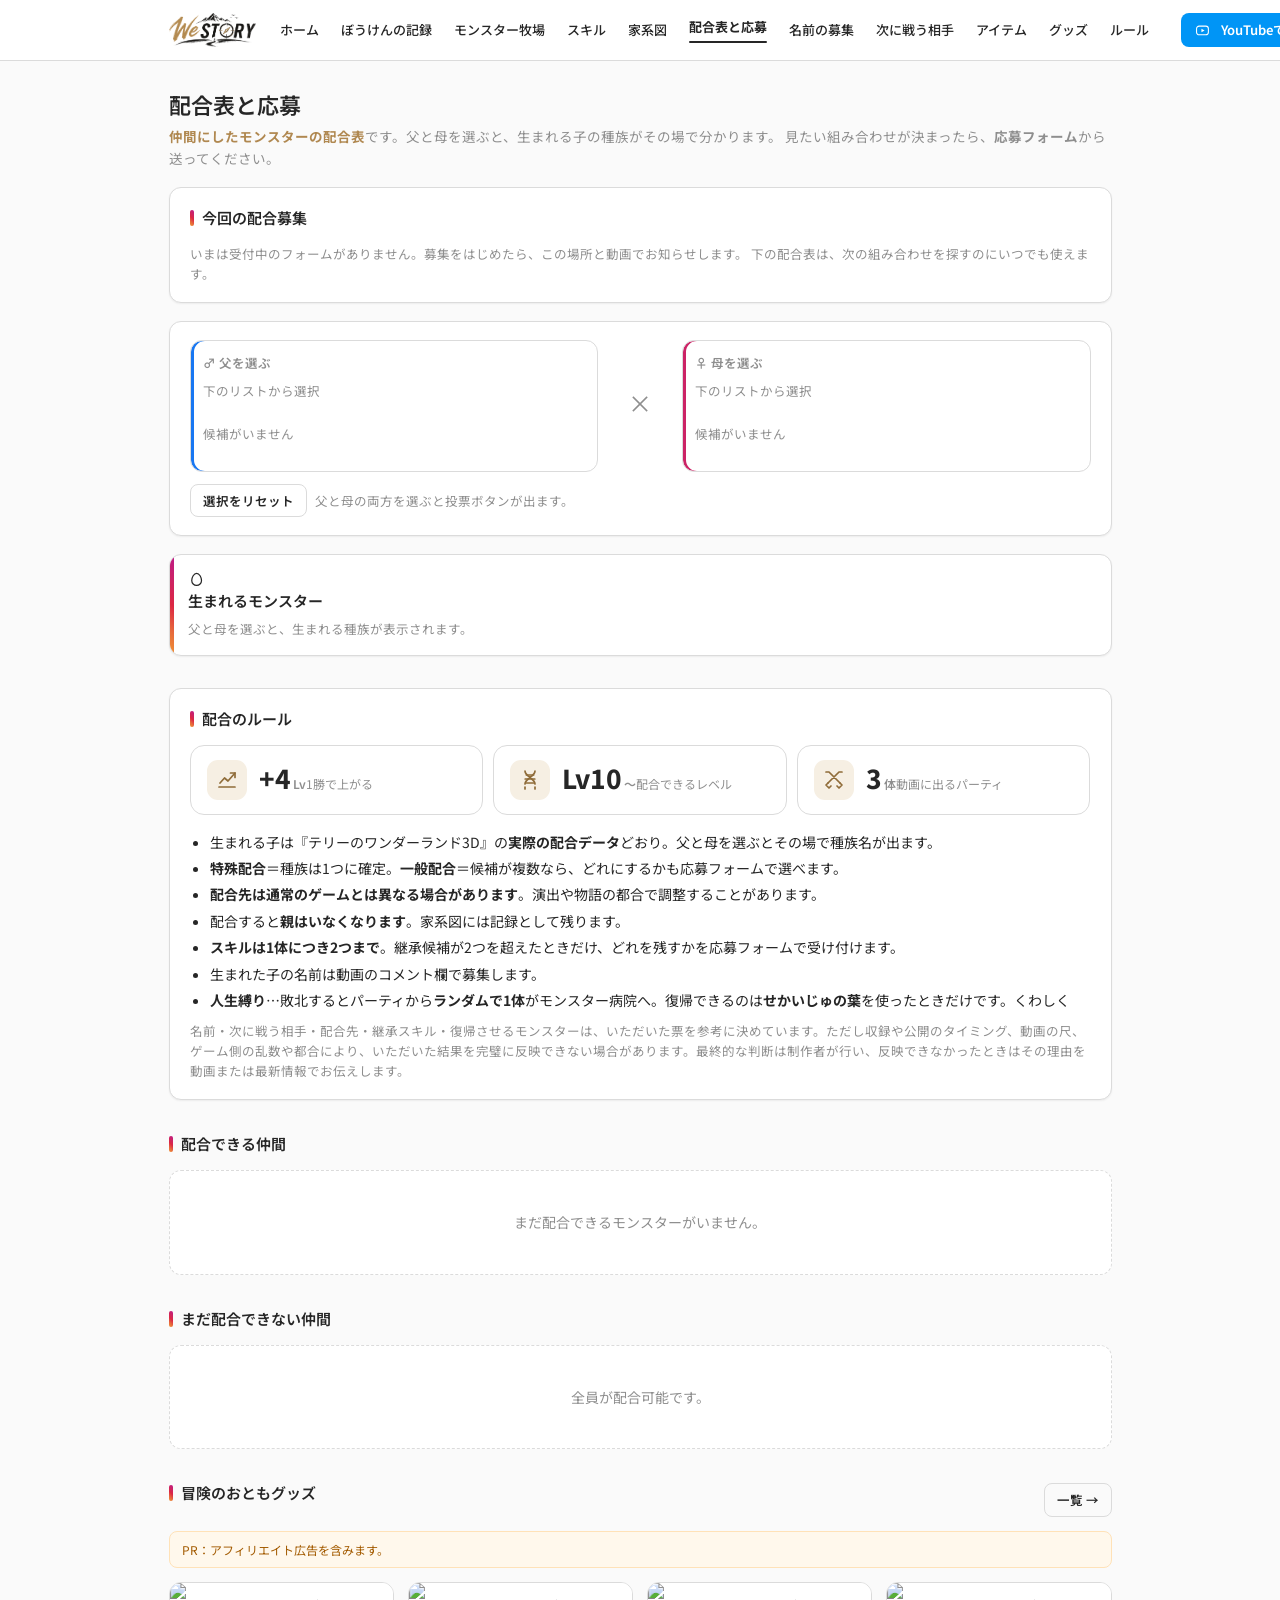
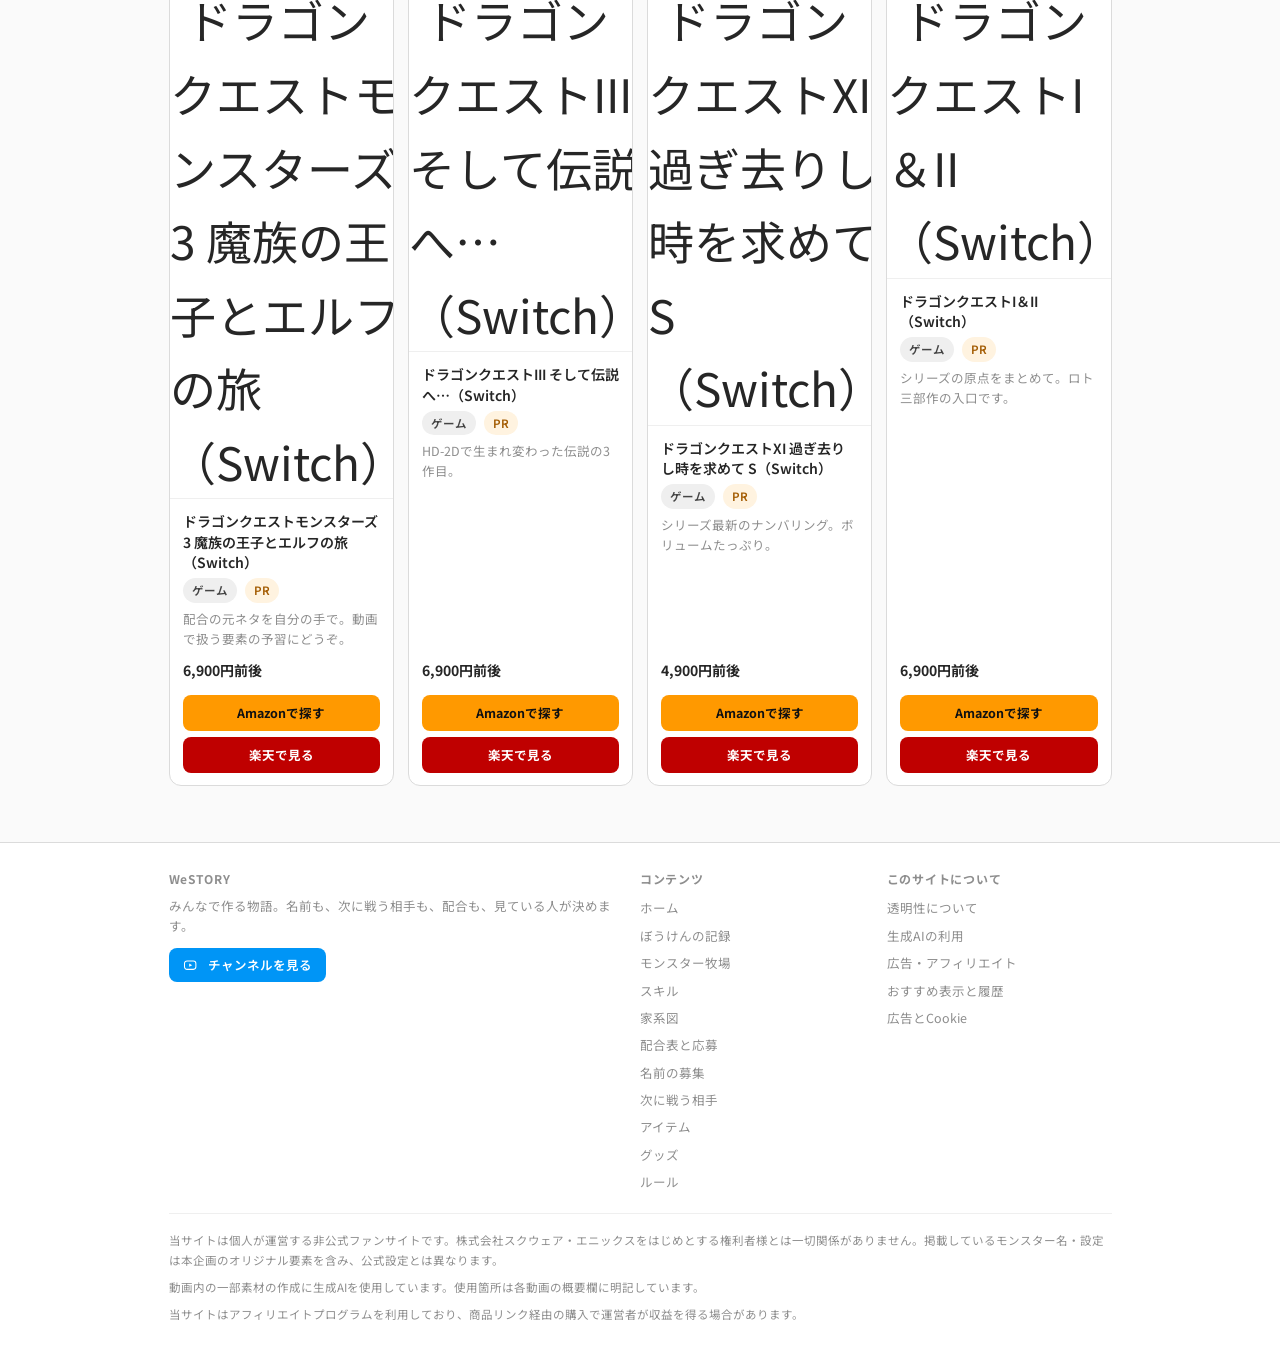
==== breed.html @ 8c478113 "新ドメイン westory-ch.github.io へ移行、YouTubeハンドルと連絡先を反映 Co-Authored-By: Claude Opus 4.6 <noreply@anthropic" ====
<!DOCTYPE html>
<html lang="ja">
<head>
<meta charset="utf-8">
<meta name="viewport" content="width=device-width,initial-scale=1">
<title>配合表と応募｜WeSTORY</title>
<meta name="description" content="仲間にしたモンスターの配合表。父と母を選ぶと生まれる子がその場で分かります。配合先の応募もここから。">
<!-- seo:start -->
<link rel="canonical" href="https://westory-ch.github.io/breed.html">
<meta property="og:type" content="website">
<meta property="og:site_name" content="WeSTORY">
<meta property="og:title" content="配合表と応募｜WeSTORY">
<meta property="og:description" content="仲間にしたモンスターの配合表。父と母を選ぶと生まれる子がその場で分かります。配合先の応募もここから。">
<meta property="og:url" content="https://westory-ch.github.io/breed.html">
<meta property="og:image" content="https://westory-ch.github.io/assets/brand/logo_mark.png">
<meta name="twitter:card" content="summary_large_image">
<link rel="icon" href="assets/brand/logo_mark.png" type="image/png">
<link rel="apple-touch-icon" href="assets/brand/apple-touch-icon.png">
<meta name="theme-color" content="#b08850">
<!-- seo:end -->
<link rel="stylesheet" href="assets/css/style.css">
</head>
<body>
<div class="wrap">

  <h1 class="page">配合表と応募</h1>
  <p class="lead">
    <b style="color:var(--gold)">仲間にしたモンスターの配合表</b>です。父と母を選ぶと、生まれる子の種族がその場で分かります。
    見たい組み合わせが決まったら、<b>応募フォーム</b>から送ってください。
  </p>

  <!-- 今回の配合募集 -->
  <div class="panel" id="joinPanel" style="margin-bottom:18px"></div>

  <div class="panel" id="builder" style="margin-bottom:18px">
    <div class="breed-grid">
      <div class="breed-slot father">
        <h4>♂ 父を選ぶ</h4>
        <div id="fatherPick"><p class="muted small" style="margin:0">下のリストから選択</p></div>
        <div class="picklist" id="fatherList"></div>
      </div>
      <div class="breed-x">×</div>
      <div class="breed-slot mother">
        <h4>♀ 母を選ぶ</h4>
        <div id="motherPick"><p class="muted small" style="margin:0">下のリストから選択</p></div>
        <div class="picklist" id="motherList"></div>
      </div>
    </div>
    <div class="row" style="margin-top:12px">
      <button class="btn ghost sm" onclick="clearPick()">選択をリセット</button>
      <span class="small muted" id="hint"></span>
    </div>
  </div>

  <div class="vote-box" id="result"></div>

  <section class="section">
    <div class="panel">
      <h2 class="sec" id="breedrule">配合のルール</h2>
      <div class="stats" style="margin-bottom:16px">
        <div class="stat"><span class="ic" data-ic="level"></span><span><span class="v">+<span id="perV"></span><small>Lv</small></span><span class="k">1勝で上がる</span></span></div>
        <div class="stat"><span class="ic" data-ic="breed"></span><span><span class="v">Lv<span id="minLv"></span><small>〜</small></span><span class="k">配合できるレベル</span></span></div>
        <div class="stat"><span class="ic" data-ic="battle"></span><span><span class="v"><span id="pSize"></span><small>体</small></span><span class="k">動画に出るパーティ</span></span></div>
      </div>
      <ul style="margin:0;padding-left:20px">
        <li>生まれる子は『テリーのワンダーランド3D』の<b>実際の配合データ</b>どおり。父と母を選ぶとその場で種族名が出ます。</li>
        <li><b>特殊配合</b>＝種族は1つに確定。<b>一般配合</b>＝候補が複数なら、どれにするかも応募フォームで選べます。</li>
        <li><b>配合先は通常のゲームとは異なる場合があります</b>。演出や物語の都合で調整することがあります。</li>
        <li>配合すると<b>親はいなくなります</b>。<a href="tree.html">家系図</a>には記録として残ります。</li>
        <li><b>スキルは1体につき2つまで</b>。継承候補が2つを超えたときだけ、どれを残すかを応募フォームで受け付けます。</li>
        <li>生まれた子の名前は<a href="names.html">動画のコメント欄</a>で募集します。</li>
        <li><b>人生縛り</b>…敗北するとパーティから<b>ランダムで1体</b>が<span id="hospLabel"></span>へ。復帰できるのは<b>せかいじゅの葉</b>を使ったときだけです。<a href="rules.html#hospital">くわしく</a></li>
      </ul>
      <p class="small muted" style="margin:10px 0 0" id="pollNotice"></p>
    </div>
  </section>

  <section class="section">
    <h2 class="sec">配合できる仲間</h2>
    <div class="grid g4" id="breedable"></div>
  </section>

  <section class="section">
    <h2 class="sec">まだ配合できない仲間</h2>
    <div id="notyet"></div>
  </section>

  <section class="section">
    <div class="spread"><h2 class="sec">冒険のおともグッズ</h2><a class="btn ghost sm" href="goods.html">一覧 →</a></div>
    <p class="pr-note">PR：アフィリエイト広告を含みます。</p>
    <div class="grid g4" id="recGoods"></div>
  </section>

</div>

<script src="data/site.js"></script>
<script src="data/monsters.js"></script>
<script src="data/teri.js"></script>
<script src="data/episodes.js"></script>
<script src="data/goods.js"></script>
<script src="data/news.js"></script>
<script src="data/story.js"></script>
<script src="assets/js/app.js"></script>
<script>
var fatherId='', motherId='';
var breedEp=null;

// 配合先の受付は Google フォーム。リンクはこのサイトにだけ貼る。
function formBtn(){
  var esc=App.esc, u=App.formUrl('breed');
  return u ? '<a class="btn gold" href="'+esc(u)+'" target="_blank" rel="noopener">'+App.icon('breed')+'応募フォームをひらく</a>' : '';
}

function renderJoin(){
  var esc=App.esc, el=App.$('#joinPanel'), fm=App.forms();
  if(!breedEp){
    el.innerHTML='<h2 class="sec">今回の配合募集</h2>'+
      '<p class="small muted" style="margin:0">'+esc(fm.preparingNote||'いまは受付中の配合募集はありません。')+
      ' 下の配合表は、次の組み合わせを探すのにいつでも使えます。</p>';
    return;
  }
  el.innerHTML='<div class="row"><span class="badge live">配合の応募 受付中</span><span class="badge gold">#'+esc(breedEp.no)+'</span>'+
    (breedEp.voteDeadline?'<span class="badge">締切 '+esc(App.fmtDate(breedEp.voteDeadline))+'</span>':'')+'</div>'+
    '<h2 class="sec" style="margin:8px 0 4px">'+esc(breedEp.title)+'</h2>'+
    '<p class="small" style="margin:0 0 10px">'+esc(breedEp.voteNote||'下の配合表で組み合わせを確かめてから、応募フォームで送ってください。')+'</p>'+
    '<p class="small muted" style="margin:0 0 10px">'+(fm.periodNote||'')+'</p>'+
    '<p class="small muted" style="margin:0 0 10px">'+esc(fm.anonNote||'')+'</p>'+
    '<div class="row">'+(formBtn()||'<span class="badge">フォームは準備中です</span>')+
    '<a class="btn ghost sm" href="'+esc(App.ytWatch(breedEp))+'" target="_blank" rel="noopener">この回の動画を見る</a></div>';
}

// 配合で消費された子と、モンスター病院に引き継がれた子（人生縛り）は候補から外す
function pickCandidates(){
  return App.MONSTERS.filter(function(m){
    return m.status!=='配合済み' && !App.inHospital(m) && App.canBreed(m);
  });
}

// 生まれる子どもの表示（テリーのワンダーランド3D の実データ）
function childHtml(f,mo){
  var esc=App.esc, r=App.breedResult(f,mo);
  if(!r.ok) return '<p class="small muted" style="margin:0">この2体は配合データに登録がありません。</p>';
  function chip(t,kind){
    var mon=App.MONSTERS.filter(function(x){return x.species===t.n})[0];
    return '<span class="child-chip'+(kind==='sp'?' sp':'')+'">'+
      '<span class="mon-ico">'+App.monFace(mon)+'</span>'+
      '<b>'+esc(t.n)+'</b><span class="fam '+esc(t.f)+'">'+esc(t.f)+'</span>'+
      '<span class="rank '+esc(t.r)+'">'+esc(t.r)+'</span>'+
      '<span class="muted small">位階'+esc(t.i)+'</span>'+
      (t.via?'<span class="via">'+esc(t.via.join('／'))+'</span>':'')+'</span>';
  }
  var h='';
  if(r.special4.length){
    // 4体配合＝父と母それぞれの親（＝この子の祖父母4体）まで指定される、いちばん強い配合。
    h+='<div class="child-box"><div class="row small"><span class="badge gold">4体配合</span>'+
      '<span class="muted">父と母の親（祖父母4体）がそろっているので生まれます</span></div>'+
      '<div class="row" style="margin-top:6px">'+r.special4.map(function(t){return chip(t,'sp')}).join('')+'</div></div>';
  }
  if(r.special.length){
    h+='<div class="child-box"><div class="row small"><span class="badge gold">特殊配合</span>'+
      '<span class="muted">この組み合わせでしか生まれない種族です</span></div>'+
      '<div class="row" style="margin-top:6px">'+r.special.map(function(t){return chip(t,'sp')}).join('')+'</div></div>';
  }
  if(r.general.length){
    // 一般配合は「父の系統／母の系統／系統配合表」の3枠から候補が出る。
    // 両親が同じ系統だと3枠が同じ系統に潰れるので候補が1体になる（原作どおりの挙動）。
    var same=(r.a.f===r.b.f);
    var note=r.general.length>1 ? 'この中から選べます（投票で決定）'
      : (same ? '父と母が同じ「'+r.a.f+'」なので、3つの枠がすべて同じ系統に重なり候補は1体です'
              : '候補は1体です');
    h+='<div class="child-box"><div class="row small"><span class="badge cyan">一般配合（位階配合）</span>'+
      '<span class="muted">'+esc(note)+'</span></div>'+
      '<div class="row" style="margin-top:6px">'+r.general.map(function(t){return chip(t)}).join('')+'</div>'+
      '<p class="small muted" style="margin:8px 0 0">候補の出どころ：'+
      '<b>父の系統</b>（'+esc(r.a.f)+'）／<b>母の系統</b>（'+esc(r.b.f)+'）／'+
      '<b>系統配合表</b>（'+esc((App.TERI.kei[r.a.f]||{})[r.b.f]||'—')+'）の3枠。'+
      'それぞれ「両親の位階のうち高い方より1つ上」の種族が候補になります（Sランク以上は一般配合では生まれません）。</p></div>';
  }
  if(!h) h='<p class="small muted" style="margin:0">この組み合わせから生まれる種族は見つかりませんでした。</p>';
  return h;
}
function pickRow(m,role){
  var esc=App.esc, sel=(role==='f'?fatherId:motherId)===m.id;
  var blocked=(role==='f'&&m.id===motherId)||(role==='m'&&m.id===fatherId);
  var wrongSex=(role==='f'&&m.gender==='♀')||(role==='m'&&m.gender==='♂');
  var off=blocked;
  return '<div class="pick-item'+(sel?' sel':'')+(off?' off':'')+'" '+
    (off?'':'onclick="pick(\''+esc(m.id)+'\',\''+role+'\')"')+'>'+
    '<span class="mon-ico">'+App.monFace(m)+'</span>'+
    '<b>'+esc(m.name)+'</b>'+
    '<span class="fam '+esc(m.family)+'">'+esc(m.family)+'</span>'+
    '<span class="muted small" style="margin-left:auto">'+esc(m.gender||'-')+' Lv.'+esc(m.level||0)+'</span>'+
    (wrongSex?'<span class="badge" title="性別は逆ですが、この組み合わせでも投票できます">性別ちがい</span>':'')+
    '</div>';
}
function pick(id,role){
  if(role==='f') fatherId=id; else motherId=id;
  render();
}
function clearPick(){ fatherId=''; motherId=''; render(); }

function slotHtml(m,role){
  if(!m) return '<p class="muted small" style="margin:0">下のリストから選択</p>';
  var esc=App.esc;
  return '<div class="picked"><span class="em">'+App.monFace(m)+'</span><div>'+
    '<b>'+esc(m.name)+'</b><div class="small muted">'+esc(m.species)+' ／ '+esc(m.family)+' ／ Lv.'+esc(m.level||0)+'</div>'+
    '<a class="small" href="monster.html?id='+encodeURIComponent(m.id)+'">詳細を見る</a></div></div>';
}
function render(){
  var esc=App.esc;
  var f=App.getMon(fatherId), mo=App.getMon(motherId);
  App.$('#fatherPick').innerHTML=slotHtml(f,'f');
  App.$('#motherPick').innerHTML=slotHtml(mo,'m');
  var cands=pickCandidates();
  App.$('#fatherList').innerHTML=cands.map(function(m){return pickRow(m,'f')}).join('')||'<p class="muted small">候補がいません</p>';
  App.$('#motherList').innerHTML=cands.map(function(m){return pickRow(m,'m')}).join('')||'<p class="muted small">候補がいません</p>';
  App.$('#hint').textContent = (f&&mo) ? '' : '父と母の両方を選ぶと投票ボタンが出ます。';

  if(f&&mo){
    App.$('#result').innerHTML =
      '<h3>'+App.icon('egg')+'この組み合わせから生まれる子</h3>'+
      '<div class="row" style="gap:14px;align-items:center;margin:6px 0">'+
        '<span class="mon-ico lg">'+App.monFace(f)+'</span><b>'+esc(f.name)+'</b>'+
        '<span class="small muted">'+esc(f.species)+'</span>'+
        '<span class="dot" style="color:var(--gold);font-size:22px">×</span>'+
        '<span class="mon-ico lg">'+App.monFace(mo)+'</span><b>'+esc(mo.name)+'</b>'+
        '<span class="small muted">'+esc(mo.species)+'</span>'+
      '</div>'+
      '<h4 style="margin:10px 0 6px">生まれるモンスター</h4>'+
      childHtml(f,mo)+
      (breedEp
        ? '<p class="small" style="margin:12px 0 8px">この組み合わせで応募する場合は、フォームで'+
            '<b>父＝'+esc(f.name)+'</b> ／ <b>母＝'+esc(mo.name)+'</b> を選んでください。</p>'+
          '<div class="row">'+(formBtn()||'<span class="badge">フォームは準備中です</span>')+'</div>'
        : '<p class="small muted" style="margin:12px 0 0">いまは受付中の配合募集がないので、下見用の表示です。'+
          '次の募集がはじまると、ここに応募フォームのボタンが出ます。</p>');
  } else {
    App.$('#result').innerHTML='<h3>'+App.icon('egg')+'生まれるモンスター</h3><p class="small muted" style="margin:0">父と母を選ぶと、生まれる種族が表示されます。</p>';
  }
}

function pageInit(){
  var S=App.SITE, esc=App.esc;
  App.$('#perV').textContent=S.rules.levelPerWin;
  App.$('#minLv').textContent=S.rules.breedMinLevel;
  App.$('#pSize').textContent=App.partySize();
  App.$('#hospLabel').textContent=(S.hospital&&S.hospital.label)||'モンスター病院';
  App.$('#pollNotice').textContent=S.pollNotice||'';

  breedEp=App.EPISODES.filter(function(e){return e.voteType==='breed'&&e.voteStatus==='受付中'})
    .sort(function(a,b){return (b.date||'').localeCompare(a.date||'')})[0]||null;
  renderJoin();

  var p=App.qs('parent');
  if(p&&App.getMon(p)){ var pm=App.getMon(p); if(pm.gender==='♀') motherId=p; else fatherId=p; }
  render();

  App.$('#breedable').innerHTML = pickCandidates().map(App.monsterCardHtml).join('')
    || '<div class="empty" style="grid-column:1/-1">まだ配合できるモンスターがいません。</div>';

  var ny=App.MONSTERS.filter(function(m){return !App.canBreed(m)})
    .sort(function(a,b){return (b.level||0)-(a.level||0)});
  App.$('#notyet').innerHTML = ny.length
    ? '<div class="panel soft"><div class="row">'+ny.map(function(m){
        return '<a class="badge" href="monster.html?id='+encodeURIComponent(m.id)+'">'+esc(m.name)+
          ' Lv.'+esc(m.level||0)+' … あと'+App.winsToBreed(m)+'勝</a>';
      }).join('')+'</div></div>'
    : '<div class="empty">全員が配合可能です。</div>';

  App.$('#recGoods').innerHTML = App.recommendGoods(4,['配合','ゲーム']).map(App.goodsCardHtml).join('');
}
</script>
</body>
</html>
---- assets/css/style.css ----
/* ============================================================
   モンスター冒険録 - 共通スタイル（Instagram風 ライトテーマ）
   ============================================================ */
@import url('https://fonts.googleapis.com/css2?family=Grand+Hotel&family=Noto+Sans+JP:wght@400;500;600;700;900&display=swap');

:root{
  --bg:#fafafa;
  --card:#ffffff;
  --line:#dbdbdb;
  --line-soft:#efefef;
  --txt:#262626;
  --muted:#8e8e8e;
  --blue:#0095f6;
  --blue-d:#1877f2;
  --red:#ed4956;
  --green:#2e9e5b;
  --grad:linear-gradient(45deg,#f09433 0%,#e6683c 25%,#dc2743 50%,#cc2366 75%,#bc1888 100%);
  /* ロゴ（WeSTORY）から取った色。金＝#B08850／墨＝#181818。サイト全体のアクセントに使う */
  --gold:#b08850;
  --gold-d:#8f6c39;
  --gold-soft:#f6efe3;
  --ink:#181818;
  --radius:12px;
  --shadow:0 1px 2px rgba(0,0,0,.06);
  --shadow-h:0 6px 20px rgba(0,0,0,.10);
}

*{box-sizing:border-box}
html,body{margin:0;padding:0}
body{
  background:var(--bg);color:var(--txt);
  font-family:-apple-system,BlinkMacSystemFont,"Segoe UI","Hiragino Kaku Gothic ProN","Noto Sans JP",sans-serif;
  font-size:14px;line-height:1.6;-webkit-font-smoothing:antialiased;min-height:100vh
}
a{color:var(--txt);text-decoration:none}
a:hover{text-decoration:none}
img{max-width:100%;display:block}
code{background:var(--line-soft);padding:1px 6px;border-radius:5px;font-size:12.5px}
.dot{font-family:inherit}

/* ---------- レイアウト ---------- */
.wrap{max-width:975px;margin:0 auto;padding:0 16px}
.section{margin:32px 0}
.grid{display:grid;gap:14px}
.g2{grid-template-columns:repeat(2,1fr)}
.g3{grid-template-columns:repeat(3,1fr)}
.g4{grid-template-columns:repeat(4,1fr)}
.row{display:flex;gap:8px;flex-wrap:wrap;align-items:center}
.spread{display:flex;justify-content:space-between;align-items:center;gap:12px;flex-wrap:wrap}
.muted{color:var(--muted)}
.small{font-size:12.5px}
.center{text-align:center}

/* ---------- ヘッダー ---------- */
header.site{
  position:sticky;top:0;z-index:50;background:rgba(255,255,255,.94);
  backdrop-filter:saturate(180%) blur(12px);border-bottom:1px solid var(--line)
}
.hd{display:flex;align-items:center;gap:14px;padding:0 16px;max-width:975px;margin:0 auto;height:60px}
.logo{display:flex;align-items:center;gap:9px;flex:0 0 auto;min-width:0}
/* ロゴは画像そのもの。文字は読み上げ用に残すが画面には出さない */
.logo img{height:34px;width:auto;display:block}
.logo b{position:absolute;width:1px;height:1px;overflow:hidden;clip-path:inset(50%);white-space:nowrap}

/* ---------- 線画アイコン ----------
   絵文字の代わり。色は currentColor を継ぐので置いた場所の文字色になる */
.ic{width:1.15em;height:1.15em;display:inline-block;vertical-align:-.22em;flex:0 0 auto}
.ic svg,svg.ic{width:100%;height:100%;display:block}
svg.ic{width:1.15em;height:1.15em}
.btn .ic,.yt-btn .ic,.badge .ic,h2 .ic,h3 .ic{margin-right:.4em}
.face .ph{display:grid;place-items:center;width:100%;height:100%;color:var(--line)}
.face .ph .ic,.face .ph svg{width:38%;height:38%}
nav.main{display:flex;gap:2px;flex-wrap:nowrap;margin-left:auto;align-items:center}
nav.main a{
  color:var(--txt);font-size:13px;font-weight:500;padding:8px 10px;border-radius:8px;white-space:nowrap
}
nav.main a:hover{background:var(--line-soft)}
nav.main a.on{font-weight:700}
nav.main a.on::after{content:"";display:block;height:2px;border-radius:2px;background:var(--txt);margin-top:3px}
.yt-btn{
  display:inline-flex;align-items:center;gap:6px;background:var(--blue);color:#fff !important;
  font-weight:600;font-size:13px;padding:7px 14px;border-radius:8px;border:0;white-space:nowrap
}
.yt-btn:hover{background:#1877f2}
.hd .yt-btn{flex:0 0 auto;margin-left:auto}
.hd nav.main+.yt-btn{margin-left:8px}

/* 2カラム（狭い画面では1カラム） */
.two-col{display:grid;grid-template-columns:1.35fr 1fr;gap:18px}
@media(max-width:820px){.two-col{grid-template-columns:1fr}}

/* ---------- プロフィールヘッダー（IG風） ---------- */
.ig-profile{display:flex;gap:34px;align-items:center;padding:26px 0 8px;flex-wrap:wrap}
.ig-avatar{
  width:132px;height:132px;border-radius:50%;flex:0 0 auto;padding:3px;background:var(--grad);
  display:grid;place-items:center
}
.ig-avatar span{
  width:100%;height:100%;border-radius:50%;background:#fff;display:grid;place-items:center;font-size:56px;
  box-shadow:0 0 0 3px #fff inset
}
.ig-info{flex:1;min-width:260px}
.ig-name{display:flex;align-items:center;gap:12px;flex-wrap:wrap;margin-bottom:12px}
.ig-name h1{font-size:20px;font-weight:400;margin:0}
.ig-verified{color:var(--blue);font-size:15px}
.ig-stats{display:flex;gap:30px;margin:8px 0 12px;flex-wrap:wrap}
.ig-stats b{font-weight:600}
.ig-bio{font-size:14px;line-height:1.55}
.ig-bio .h{font-weight:600}
.ig-bio .link{color:#00376b;font-weight:600}

/* ---------- ストーリー（丸アイコン列） ---------- */
.stories{
  display:flex;gap:16px;overflow-x:auto;padding:16px 4px;background:var(--card);
  border:1px solid var(--line);border-radius:var(--radius);scrollbar-width:none
}
.stories::-webkit-scrollbar{display:none}
.story{flex:0 0 auto;width:82px;text-align:center}
.story .ring{
  width:70px;height:70px;border-radius:50%;margin:0 auto 6px;padding:2.5px;background:var(--grad);
  display:grid;place-items:center
}
.story.seen .ring{background:var(--line)}
.story .ring i{
  width:100%;height:100%;border-radius:50%;background:#fff;display:grid;place-items:center;
  font-size:28px;font-style:normal;box-shadow:0 0 0 2px #fff inset;overflow:hidden
}
.story .ring i img{width:100%;height:100%;object-fit:cover;border-radius:50%}
.story .nm{font-size:11.5px;color:var(--txt);overflow:hidden;text-overflow:ellipsis;white-space:nowrap;display:block}

/* ---------- タブ（IGプロフィールのタブ） ---------- */
.ig-tabs{display:flex;justify-content:center;gap:56px;border-top:1px solid var(--line);margin-top:22px}
.ig-tabs a{
  padding:14px 0;font-size:12px;font-weight:600;letter-spacing:.08em;color:var(--muted);
  border-top:1px solid transparent;margin-top:-1px;display:flex;align-items:center;gap:6px
}
.ig-tabs a.on,.ig-tabs a:hover{color:var(--txt);border-top-color:var(--txt)}

/* ---------- パネル ---------- */
.panel{background:var(--card);border:1px solid var(--line);border-radius:var(--radius);padding:18px 20px;box-shadow:var(--shadow)}
.panel.soft{box-shadow:none;background:var(--card)}
.panel h2,.panel h3{margin:0 0 10px}
.panel ul,.panel ol{padding-left:20px}
.panel li{margin:4px 0}

h1.page{font-size:22px;font-weight:600;margin:26px 0 4px}
.lead{color:var(--muted);margin:0 0 18px;font-size:13.5px}
h2.sec{font-size:15px;font-weight:600;margin:0 0 14px;display:flex;align-items:center;gap:8px}
h2.sec::before{content:"";width:4px;height:16px;border-radius:2px;background:var(--grad)}

/* ---------- ヒーロー ---------- */
.hero{background:var(--card);border:1px solid var(--line);border-radius:var(--radius);padding:0 22px 18px;margin-top:6px}
.hero h1{font-size:22px;margin:0 0 6px;font-weight:600}
.hero p{margin:0 0 14px;color:var(--muted)}

/* ---------- ボタン ---------- */
.btn{
  display:inline-flex;align-items:center;gap:6px;cursor:pointer;background:var(--line-soft);color:var(--txt);
  border:0;border-radius:8px;padding:8px 15px;font-family:inherit;font-size:13px;font-weight:600
}
.btn:hover{background:#e2e2e2}
.btn.gold{background:var(--blue);color:#fff}
.btn.gold:hover{background:#1877f2}
.btn.ghost{background:transparent;border:1px solid var(--line);color:var(--txt)}
.btn.ghost:hover{background:var(--line-soft)}
.btn.sm{padding:6px 12px;font-size:12.5px}
.btn:disabled,.btn.off{opacity:.4;pointer-events:none}

/* ---------- バッジ ---------- */
.badge{
  display:inline-block;font-size:11.5px;font-weight:600;padding:3px 9px;border-radius:999px;
  background:var(--line-soft);color:#444;white-space:nowrap
}
a.badge:hover{background:#e2e2e2}
/* バッジの中の文字は必ずバッジの色を継承する（背景に負けて読めなくなるのを防ぐ） */
.badge > *{color:inherit}
.badge .muted{color:inherit;opacity:.8}
.badge.gold{background:var(--grad);color:#fff}
.badge.live{background:var(--red);color:#fff}
.badge.cyan{background:#e7f3ff;color:#1877f2}
.badge.green{background:#e6f5ec;color:var(--green)}
.badge.pink{background:#ffe9f3;color:#cc2366}
.badge.ad{background:#fff3e0;color:#a35b00}

.fam{font-size:11.5px;font-weight:600;padding:3px 9px;border-radius:999px}
.fam.スライム系{color:#0b6bb5;background:#e3f2fd}
.fam.ドラゴン系{color:#c0451a;background:#ffeee6}
.fam.魔獣系{color:#9a6400;background:#fff5dd}
.fam.けもの系{color:#9a6400;background:#fff5dd}
.fam.物質系{color:#4a5568;background:#eef1f6}
.fam.悪魔系{color:#7b2fb5;background:#f5e9ff}
.fam.ゾンビ系{color:#17794a;background:#e4f7ed}
.fam.自然系{color:#3f7a1c;background:#eefae2}
.fam.怪人系{color:#b52a55;background:#ffe8ef}
.fam.？？？系{color:#b52a55;background:#ffe8ef}

.rank{font-weight:700;font-size:12px;padding:2px 9px;border-radius:999px;background:var(--line-soft);color:#444}
.rank.SS{background:linear-gradient(135deg,#8b5cf6,#ec4899);color:#fff}
.rank.S{background:var(--grad);color:#fff}
.rank.A{background:#ffe9c7;color:#8a5200}
.rank.B{background:#e7f3ff;color:#1877f2}

/* ---------- 投票の参加方法 / 配合の子ども ---------- */
.howto{margin:0;padding-left:20px;display:flex;flex-direction:column;gap:7px;font-size:13.5px;line-height:1.7}
.howto b{color:var(--ink)}
.child-box{border:1px solid var(--line);border-radius:12px;padding:10px 12px;margin:0 0 8px;background:#fff}
.child-chip{
  display:inline-flex;align-items:center;gap:7px;padding:7px 12px;border-radius:999px;
  border:1px solid var(--line);background:var(--line-soft);font-size:13.5px
}
.child-chip.sp{border-color:transparent;background:var(--grad);color:#fff}
.child-chip.sp .muted{color:rgba(255,255,255,.8)}
.child-chip b{font-size:15px}
.child-chip .mon-ico{width:34px;height:34px;margin-left:-4px}
.child-chip .via{font-size:11px;color:var(--muted);background:#fff;border:1px solid var(--line);border-radius:999px;padding:1px 8px}
.child-chip.sp .via{color:#fff;background:rgba(255,255,255,.18);border-color:rgba(255,255,255,.5)}

/* ---------- カード ---------- */
.card{
  background:var(--card);border:1px solid var(--line);border-radius:var(--radius);overflow:hidden;
  display:flex;flex-direction:column;transition:box-shadow .16s ease,transform .16s ease
}
.card:hover{box-shadow:var(--shadow-h);transform:translateY(-2px)}
.card .body{padding:12px 13px;display:flex;flex-direction:column;gap:6px;flex:1}
.card .title{font-weight:600;font-size:14px;line-height:1.45;margin:0}
.card .foot{margin-top:auto;padding-top:4px;display:flex;gap:8px;align-items:center;flex-wrap:wrap}

.thumb{
  aspect-ratio:1/1;background:#efefef;display:grid;place-items:center;font-size:40px;position:relative
}
.thumb img{width:100%;height:100%;object-fit:cover}
.thumb .play{position:absolute;inset:0;display:grid;place-items:center;background:rgba(0,0,0,.18);opacity:0;transition:opacity .18s}
.card:hover .thumb .play{opacity:1}
.thumb .play span{
  width:46px;height:46px;border-radius:50%;background:rgba(255,255,255,.92);color:#262626;
  display:grid;place-items:center;font-size:16px
}

/* モンスターカード */
.mcard .face{
  aspect-ratio:1/1;display:grid;place-items:center;font-size:52px;position:relative;
  background:linear-gradient(160deg,#fdf3ff 0%,#eef4ff 55%,#fff5ec 100%)
}
.mcard .face img{width:100%;height:100%;object-fit:contain;padding:7%}
.mcard .lv{
  position:absolute;left:8px;bottom:8px;font-size:11.5px;font-weight:700;color:#fff;
  background:rgba(0,0,0,.55);border-radius:999px;padding:2px 9px
}
.mcard .gen{position:absolute;right:8px;top:8px;font-size:15px}

/* グッズカード */
.gcard .face{aspect-ratio:1/1;display:grid;place-items:center;font-size:46px;background:#fff;border-bottom:1px solid var(--line-soft)}
.gcard .face img{width:100%;height:100%;object-fit:contain}
.gcard .price{font-weight:700;font-size:14px}
.shop-links{display:grid;gap:6px;margin-top:8px}
.shop-links a{
  display:flex;align-items:center;justify-content:center;gap:6px;font-size:12.5px;font-weight:700;
  padding:8px;border-radius:8px
}
.shop-links a:hover{filter:brightness(.96)}
.sl-amazon{background:#ff9900;color:#111 !important}
.sl-rakuten{background:#bf0000;color:#fff !important}
.sl-yahoo{background:#ff0033;color:#fff !important}

/* ---------- フィード（最新情報） ---------- */
.tl{display:flex;flex-direction:column;gap:14px}
.tl-item{
  display:flex;gap:14px;padding:14px 16px;border:1px solid var(--line);border-radius:var(--radius);
  background:var(--card);align-items:flex-start;box-shadow:var(--shadow)
}
.tl-date{font-size:12px;color:var(--muted);flex:0 0 82px;padding-top:2px}
.tl-body{flex:1;min-width:0}
.tl-body h3{margin:0 0 4px;font-size:15px;font-weight:600}
.tl-body p{margin:0;color:#444;font-size:13.5px}

/* ---------- 投票CTA ---------- */
.vote-box{
  border:1px solid var(--line);border-radius:var(--radius);padding:16px 18px;background:var(--card);
  box-shadow:var(--shadow);position:relative;overflow:hidden
}
.vote-box::before{content:"";position:absolute;left:0;top:0;bottom:0;width:4px;background:var(--grad)}
.vote-box h3{margin:0 0 6px;font-size:15px;font-weight:600}
.vote-code{
  background:var(--line-soft);border-radius:8px;padding:11px 13px;color:#262626;font-size:13px;
  word-break:break-all;user-select:all;margin:10px 0;font-family:ui-monospace,SFMono-Regular,Menlo,monospace
}

/* ---------- モンスター詳細 ---------- */
.mhead{display:flex;gap:26px;flex-wrap:wrap;align-items:center}
.mhead .portrait{
  width:150px;height:150px;flex:0 0 auto;border-radius:20px;display:grid;place-items:center;font-size:70px;
  padding:3px;background:var(--grad)
}
/* 立ち絵は透過PNG。正方形の枠に淡い下地を敷いて内側に収める（見切れ・崩れ防止） */
.mhead .portrait>*{
  width:100%;height:100%;border-radius:17px;display:grid;place-items:center;object-fit:contain;padding:6px;
  background:linear-gradient(160deg,#fdf3ff 0%,#eef4ff 55%,#fff5ec 100%)
}
.stat-row{display:flex;gap:9px;flex-wrap:wrap;margin:8px 0}
.bar{height:8px;border-radius:999px;background:var(--line-soft);overflow:hidden;flex:1;min-width:160px}
.bar i{display:block;height:100%;background:var(--grad)}
.dl{display:grid;grid-template-columns:96px 1fr;gap:6px 12px;margin:0}
.dl dt{color:var(--muted);font-size:13px}
.dl dd{margin:0}
.skill{border:1px solid var(--line);border-radius:10px;padding:10px 13px;background:#fff}
.skill b{font-weight:700}

/* スキルが覚える特技（必要SPの順にならぶ） */
.techs{border:1px solid var(--line);border-radius:12px;background:#fff;overflow:hidden}
.tech{display:grid;grid-template-columns:62px 1fr;gap:2px 12px;padding:11px 14px;border-top:1px solid var(--line-soft)}
.tech:first-child{border-top:0}
.tech .sp{
  align-self:start;font-size:12px;font-weight:700;color:#fff;text-align:center;
  background:var(--txt);border-radius:999px;padding:3px 0
}
.tech .nm{font-weight:700}
.tech .ef{grid-column:2;color:var(--muted);font-size:13px;line-height:1.6}
/* 限界値 */
.limits{display:grid;grid-template-columns:64px 1fr 52px;gap:9px 10px;align-items:center;margin:0}
.limits .k{color:var(--muted);font-size:13px}
.limits .v{text-align:right;font-weight:700;font-size:13px}

/* ---------- 家系図 ---------- */
.tree-scroll{overflow:auto;padding:8px 4px 16px}
.tree{display:flex;flex-direction:column;align-items:center;min-width:max-content;margin:0 auto}
.tree ul{display:flex;justify-content:center;gap:24px;list-style:none;padding:26px 0 0;margin:0;position:relative}
.tree li{position:relative;display:flex;flex-direction:column;align-items:center;padding:0 8px}
.tree li::before{content:"";position:absolute;top:-26px;left:50%;width:1px;height:26px;background:var(--line)}
.tree ul::before{content:"";position:absolute;top:0;left:15%;right:15%;height:1px;background:var(--line)}
.tree ul.single::before{display:none}
.node{
  display:flex;flex-direction:column;align-items:center;gap:2px;padding:10px 12px;min-width:104px;
  border:1px solid var(--line);border-radius:12px;background:#fff;box-shadow:var(--shadow)
}
.node:hover{box-shadow:var(--shadow-h)}
.node.me{border-color:transparent;box-shadow:0 0 0 2px #dc2743}
.node .em{
  font-size:28px;line-height:1.1;width:46px;height:46px;display:grid;place-items:center;
  border-radius:10px;background:linear-gradient(160deg,#fdf3ff 0%,#eef4ff 55%,#fff5ec 100%)
}
.node .em img{width:100%;height:100%;object-fit:contain}
.node .nm{font-size:13px;font-weight:600}
.node .sub{font-size:11px;color:var(--muted)}
/* 父／母のラベル。ノードの一番上に小さく出す */
.node .sub.role{
  font-size:10.5px;font-weight:700;color:#dc2743;letter-spacing:.04em;
  background:#fff1f5;border-radius:999px;padding:1px 8px;margin-bottom:2px
}
.tree-legend{display:flex;gap:14px;flex-wrap:wrap;color:var(--muted);font-size:12.5px}

/* ---------- 配合シミュレータ ---------- */
.breed-grid{display:grid;grid-template-columns:1fr 60px 1fr;gap:12px;align-items:start}
.breed-slot{border:1px solid var(--line);border-radius:12px;padding:12px;min-height:132px;background:#fff}
.breed-slot.father{box-shadow:inset 3px 0 0 #1877f2}
.breed-slot.mother{box-shadow:inset 3px 0 0 #cc2366}
.breed-slot h4{margin:0 0 8px;font-size:12.5px;color:var(--muted);font-weight:600}
.breed-x{display:grid;place-items:center;font-size:24px;color:var(--muted);padding-top:44px}
.picked{display:flex;align-items:center;gap:10px}
.picked .em{
  font-size:34px;width:54px;height:54px;flex:0 0 auto;display:grid;place-items:center;
  border-radius:12px;background:linear-gradient(160deg,#fdf3ff 0%,#eef4ff 55%,#fff5ec 100%)
}
.picked .em img{width:100%;height:100%;object-fit:contain}
/* 透過PNGの立ち絵はどれも正方形。下地つきの正方形枠に入れて大きさを揃える */
.mon-ico{
  width:30px;height:30px;flex:0 0 auto;display:grid;place-items:center;font-size:20px;
  border-radius:8px;background:linear-gradient(160deg,#fdf3ff 0%,#eef4ff 55%,#fff5ec 100%)
}
.mon-ico img{width:100%;height:100%;object-fit:contain}
.mon-ico.lg{width:46px;height:46px;font-size:30px}
.mon-ico.sm{width:20px;height:20px;font-size:14px;display:inline-grid;vertical-align:-4px}
.badge .mon-ico.sm{margin-right:3px}
.picklist{max-height:250px;overflow:auto;display:flex;flex-direction:column;gap:6px;margin-top:10px}
.pick-item{
  display:flex;align-items:center;gap:9px;padding:8px 10px;border-radius:10px;cursor:pointer;
  border:1px solid var(--line);background:#fff;font-size:13px
}
.pick-item:hover{background:var(--line-soft)}
.pick-item.off{opacity:.4;cursor:not-allowed}
.pick-item.sel{border-color:transparent;box-shadow:0 0 0 2px var(--blue)}

/* ---------- フィルタ ---------- */
.filters{display:flex;gap:7px;flex-wrap:wrap;margin-bottom:16px}
.chip{
  cursor:pointer;font-size:12.5px;font-weight:600;padding:6px 13px;border-radius:999px;
  background:var(--line-soft);color:#444;user-select:none
}
.chip:hover{background:#e2e2e2}
.chip.on{background:var(--txt);color:#fff}
input.search,select.sel,input.txt,textarea.txt{
  background:var(--line-soft);color:var(--txt);border:1px solid transparent;border-radius:8px;
  padding:9px 12px;font-family:inherit;font-size:14px;width:100%
}
input.search::placeholder,input.txt::placeholder,textarea.txt::placeholder{color:var(--muted)}
input.search:focus,select.sel:focus,input.txt:focus,textarea.txt:focus{outline:none;border-color:var(--line);background:#fff}
textarea.txt{min-height:80px;resize:vertical}
label.fl{display:block;font-size:12px;color:var(--muted);margin:10px 0 4px;font-weight:600}

/* ---------- 広告表記 ---------- */
.pr-note{
  font-size:12px;color:#a35b00;background:#fff8ec;border:1px solid #ffe2b8;border-radius:8px;
  padding:8px 12px;display:block;margin-bottom:14px
}

/* ---------- フッター ---------- */
footer.site{margin-top:56px;border-top:1px solid var(--line);background:var(--card);padding:26px 0 40px}
footer.site .cols{display:grid;grid-template-columns:2fr 1fr 1fr;gap:22px}
footer.site h4{margin:0 0 8px;font-size:12px;color:var(--muted);letter-spacing:.06em;font-weight:700}
footer.site ul{list-style:none;padding:0;margin:0;display:flex;flex-direction:column;gap:5px}
footer.site a{color:var(--muted);font-size:12.5px}
footer.site a:hover{color:var(--txt)}
.legal{margin-top:20px;padding-top:16px;border-top:1px solid var(--line-soft);color:var(--muted);font-size:11.5px;line-height:1.8}

/* ---------- 埋め込み ---------- */
.embed{position:relative;aspect-ratio:16/9;border:1px solid var(--line);border-radius:var(--radius);overflow:hidden;background:#000}
.embed iframe{position:absolute;inset:0;width:100%;height:100%;border:0}
.embed .ph{position:absolute;inset:0;display:grid;place-items:center;text-align:center;gap:8px;
  background:linear-gradient(45deg,#fdf0ff,#eaf2ff);color:var(--muted);padding:20px}

/* ---------- 空状態 ---------- */
.empty{padding:40px 20px;text-align:center;color:var(--muted);border:1px dashed var(--line);border-radius:var(--radius);background:var(--card)}

/* ---------- 数字ブロック ---------- */
.stats{display:grid;grid-template-columns:repeat(3,1fr);gap:10px}
.stat{
  display:flex;align-items:center;gap:12px;background:var(--card);
  border:1px solid var(--line);border-radius:14px;padding:14px 16px
}
.stat .ic{
  width:40px;height:40px;flex:0 0 auto;border-radius:11px;display:grid;place-items:center;
  padding:8px;box-sizing:border-box;color:var(--gold-d);background:var(--gold-soft)
}
.stat .v{font-size:26px;font-weight:800;line-height:1.1}
.stat .v small{font-size:12px;font-weight:600;color:var(--muted);margin-left:2px}
.stat .k{font-size:12px;color:var(--muted);margin-top:2px}

/* ---------- スキルポイントのきまり ---------- */
.spgrid{display:grid;grid-template-columns:repeat(3,1fr);gap:12px}
.spcard{
  display:flex;flex-direction:column;gap:2px;padding:14px 16px;border-radius:14px;
  border:1px solid var(--line);background:linear-gradient(160deg,#f4f8ff 0%,#fff 60%)
}
.spcard .ic{width:26px;height:26px;color:var(--gold-d);margin-bottom:2px}
.spcard .v{font-size:24px;font-weight:800;line-height:1.15;color:var(--blue-d)}
.spcard .v small{font-size:12px;font-weight:700;margin-left:2px}
.spcard .k{font-size:12.5px;font-weight:700}
.spcard .cap{font-size:11.5px;color:var(--muted);line-height:1.55;margin-top:4px}

/* ---------- 合計再生数の達成度（はしご） ---------- */
.ladder{position:relative;display:grid;gap:8px}
/* 段と段をつなぐ縦のレール。丸印の真ん中を通す */
.ladder::before{
  content:"";position:absolute;left:15px;top:22px;bottom:22px;width:2px;
  background:var(--line);border-radius:2px
}
.tier{
  position:relative;display:grid;grid-template-columns:32px 92px 1fr auto;
  align-items:center;gap:12px;padding:10px 14px 10px 0;border-radius:12px
}
.tier .dot{
  width:32px;height:32px;border-radius:50%;display:grid;place-items:center;
  font-size:13px;font-weight:800;background:var(--card);color:transparent;
  border:2px solid var(--line);z-index:1
}
.tier .goal{font-size:15px;font-weight:800;line-height:1.1;color:var(--muted)}
.tier .goal small{font-size:10.5px;font-weight:700;margin-left:2px}
.tier .what{display:flex;align-items:center;gap:8px;flex-wrap:wrap;font-size:13.5px}
.tier .what b{font-weight:700}
.tier .use{font-size:11px;font-weight:700;padding:2px 9px;border-radius:999px;white-space:nowrap}
.tier .use.heal{background:#e6f5ec;color:#1f7a45}
.tier .use.scout{background:#fdecdc;color:#a2531a}
.tier .use.revive{background:#e9f0ff;color:#1f4fbf}
.tier .use.trade{background:#f4e8ff;color:#7326a8}
.tier .use.etc{background:var(--line-soft);color:#555}
.tier .right{display:flex;align-items:center;gap:10px;justify-self:end}
.tier .st{font-size:12px;font-weight:700;color:var(--muted);white-space:nowrap}
.tier .st.ok{color:var(--green)}
.tier .tbar{
  display:block;width:96px;height:7px;border-radius:999px;
  background:var(--line-soft);overflow:hidden
}
.tier .tbar i{display:block;height:100%;border-radius:999px;background:var(--grad)}
/* 到達済み：緑で塗りつぶす */
.tier.got .dot{background:var(--green);border-color:var(--green);color:#fff}
.tier.got .goal{color:var(--green)}
/* 次の目標：ここだけ帯を敷いて、どこまで来たかを目立たせる */
.tier.now{background:linear-gradient(90deg,#fff6ee 0%,#fff 70%);box-shadow:inset 0 0 0 1px #f5d6b8}
.tier.now .dot{background:#fff;border-color:#e6683c;color:#e6683c}
.tier.now .goal{color:var(--txt)}
.tier.now .st{color:#c2521f}
/* まだ先：うすく見せる */
.tier.far{opacity:.62}
@media(max-width:640px){
  .tier{grid-template-columns:32px 1fr;row-gap:4px;padding:10px 12px 10px 0}
  .tier .what,.tier .right{grid-column:2}
  .tier .right{justify-self:start}
}

/* ---------- 手順ステップ ---------- */
.steps{display:grid;gap:12px;margin:0}
.step{display:flex;gap:12px;align-items:flex-start}
.step .n{
  width:28px;height:28px;flex:0 0 auto;border-radius:50%;background:var(--grad);color:#fff;
  font-size:13px;font-weight:800;display:grid;place-items:center
}
.step .tx{font-size:13.5px;line-height:1.6;padding-top:3px}
.step .tx b{font-weight:700}

/* ---------- 3択カード（スカウト） ---------- */
.picks{display:grid;grid-template-columns:repeat(3,1fr);gap:12px}
.pick{
  border:1px solid var(--line);border-radius:14px;background:var(--card);
  padding:16px 14px;text-align:center;position:relative
}
.pick .tag{
  display:inline-block;font-size:11px;font-weight:700;padding:3px 10px;border-radius:999px;
  background:var(--line-soft);color:#444;margin-bottom:10px
}
.pick .pic{
  display:block;width:112px;height:112px;margin:0 auto 8px;object-fit:contain;
  border-radius:14px;background:var(--line-soft);padding:6px
}
.pick .pic.na{display:none}
.pick .nm{font-size:15px;font-weight:700;margin:0 0 10px;word-break:break-all}
.pick .rate{font-size:32px;font-weight:800;line-height:1}
.pick .rate small{font-size:13px;font-weight:700;margin-left:1px}
.pick .bar{height:8px;border-radius:999px;background:var(--line-soft);overflow:hidden;margin:10px 0 8px}
.pick .bar i{display:block;height:100%;border-radius:999px;background:var(--muted)}
.pick .cap{font-size:11.5px;color:var(--muted)}
.pick.lv1 .tag{background:#e6f5ec;color:var(--green)}
.pick.lv1 .bar i{background:var(--green)}
.pick.lv2 .tag{background:#e7f3ff;color:var(--blue-d)}
.pick.lv2 .bar i{background:var(--blue)}
.pick.lv3 .tag{background:#ffe9f3;color:#cc2366}
.pick.lv3 .bar i{background:#cc2366}
.pick.won{border-color:var(--green);box-shadow:0 0 0 2px #e6f5ec}
.pick.won::after{
  content:"選ばれた";position:absolute;top:-9px;left:50%;transform:translateX(-50%);
  background:var(--green);color:#fff;font-size:10.5px;font-weight:700;padding:2px 10px;border-radius:999px
}

/* ---------- どこで投票するか ---------- */
.votemap{display:grid;grid-template-columns:repeat(2,1fr);gap:10px}
.vm{
  display:flex;gap:12px;align-items:center;border:1px solid var(--line);border-radius:14px;
  padding:13px 15px;background:var(--card);color:var(--txt)
}
a.vm:hover{box-shadow:var(--shadow-h)}
.vm .ic{width:38px;height:38px;flex:0 0 auto;border-radius:11px;display:grid;place-items:center;font-size:18px}
.vm .nm{display:block;font-size:13.5px;font-weight:700}
.vm .wh{display:block;font-size:11.5px;font-weight:700;margin-top:3px}
.vm .cap{display:block;font-size:11.5px;color:var(--muted);margin-top:3px;line-height:1.5}
.vm.yt .ic{background:#ffe9e9;color:#e0281f}
.vm.yt .wh{color:#e0281f}
.vm.web .ic{background:#e7f3ff;color:var(--blue-d)}
.vm.web .wh{color:var(--blue-d)}

/* ---------- 成功率メーター（肉） ---------- */
.meter{display:grid;gap:8px}
.mt{display:grid;grid-template-columns:118px 1fr 74px 56px;gap:10px;align-items:center;font-size:12.5px}
.mt .nm{font-weight:700;white-space:nowrap;overflow:hidden;text-overflow:ellipsis}
.mt .bar{height:10px;border-radius:999px;background:var(--line-soft);overflow:hidden}
.mt .bar i{display:block;height:100%;border-radius:999px;background:var(--grad)}
.mt.base .bar i{background:var(--muted)}
.mt .pc{font-weight:800;text-align:right}
.mt .have{font-size:11.5px;color:var(--muted);text-align:right}
.mt.zero{opacity:.45}

/* ---------- レスポンシブ ---------- */
@media(max-width:900px){
  .g4{grid-template-columns:repeat(3,1fr)}
  footer.site .cols{grid-template-columns:1fr 1fr}
  .ig-profile{gap:20px}
  .ig-avatar{width:96px;height:96px}
  .ig-avatar span{font-size:40px}
}
@media(max-width:720px){
  .g3,.g4{grid-template-columns:repeat(3,1fr);gap:4px}
  .card{border-radius:0;border-left:0;border-right:0}
  .card .body{padding:9px 8px}
  .card .title{font-size:12.5px}
  .shop-links a{font-size:11.5px;padding:6px}
  .breed-grid{grid-template-columns:1fr;gap:8px}
  .breed-x{padding-top:0}
  .hd{gap:8px;flex-wrap:wrap;height:auto;padding:8px 12px}
  .logo{flex:1 1 auto}
  nav.main{order:3;width:100%;margin-left:0;overflow-x:auto;padding-bottom:2px}
  nav.main a{padding:6px 8px}
  header.site{position:static}
  .ig-tabs{gap:26px}
  .tl-item{flex-direction:column;gap:4px}
  .tl-date{flex:none}
  .dl{grid-template-columns:80px 1fr}
}
@media(max-width:640px){
  .stats{grid-template-columns:1fr}
  .spgrid{grid-template-columns:1fr}
  .picks{grid-template-columns:1fr}
  .votemap{grid-template-columns:1fr}
  .mt{grid-template-columns:96px 1fr 60px;row-gap:2px}
  .mt .have{grid-column:2/4;text-align:left}
}
@media(max-width:520px){
  .g2{grid-template-columns:1fr}
  .g3,.g4{grid-template-columns:repeat(2,1fr)}
  footer.site .cols{grid-template-columns:1fr}
  .ig-stats{gap:18px;font-size:13px}
  .logo b{font-size:17px}
  .ig-avatar{width:80px;height:80px}
  .ig-avatar span{font-size:34px}
  .ig-name h1{font-size:17px}
}

/* 広告枠（data/site.js の ads を設定したときだけ出る） */
.ad-wrap{
  margin:18px 0;padding:10px 12px 12px;
  border:1px solid var(--line);border-radius:14px;background:#fafafa
}
.ad-label{
  display:inline-block;margin-bottom:8px;padding:2px 8px;border-radius:999px;
  background:var(--line-soft);color:var(--muted);font-size:11px;letter-spacing:.06em
}
.ad-body{min-height:90px}
.ad-body ins,.ad-body iframe,.ad-body img{max-width:100%}
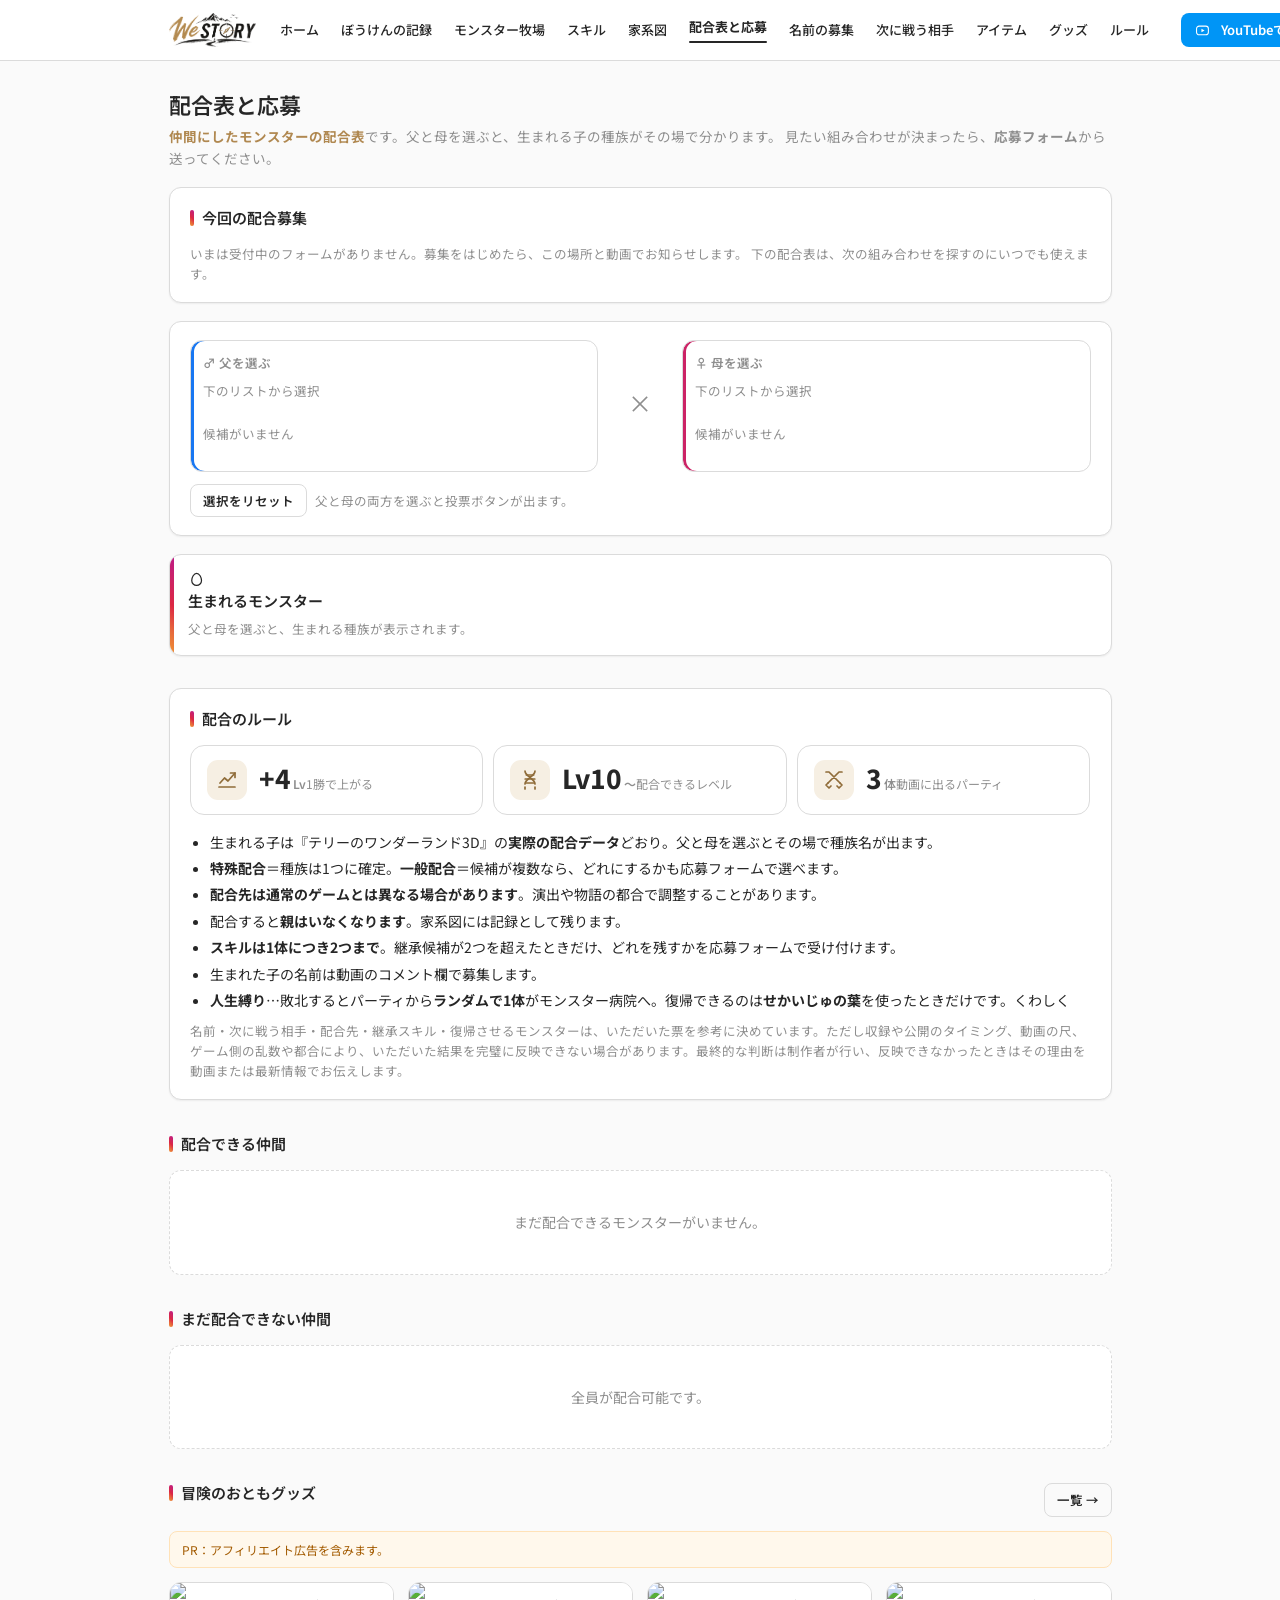
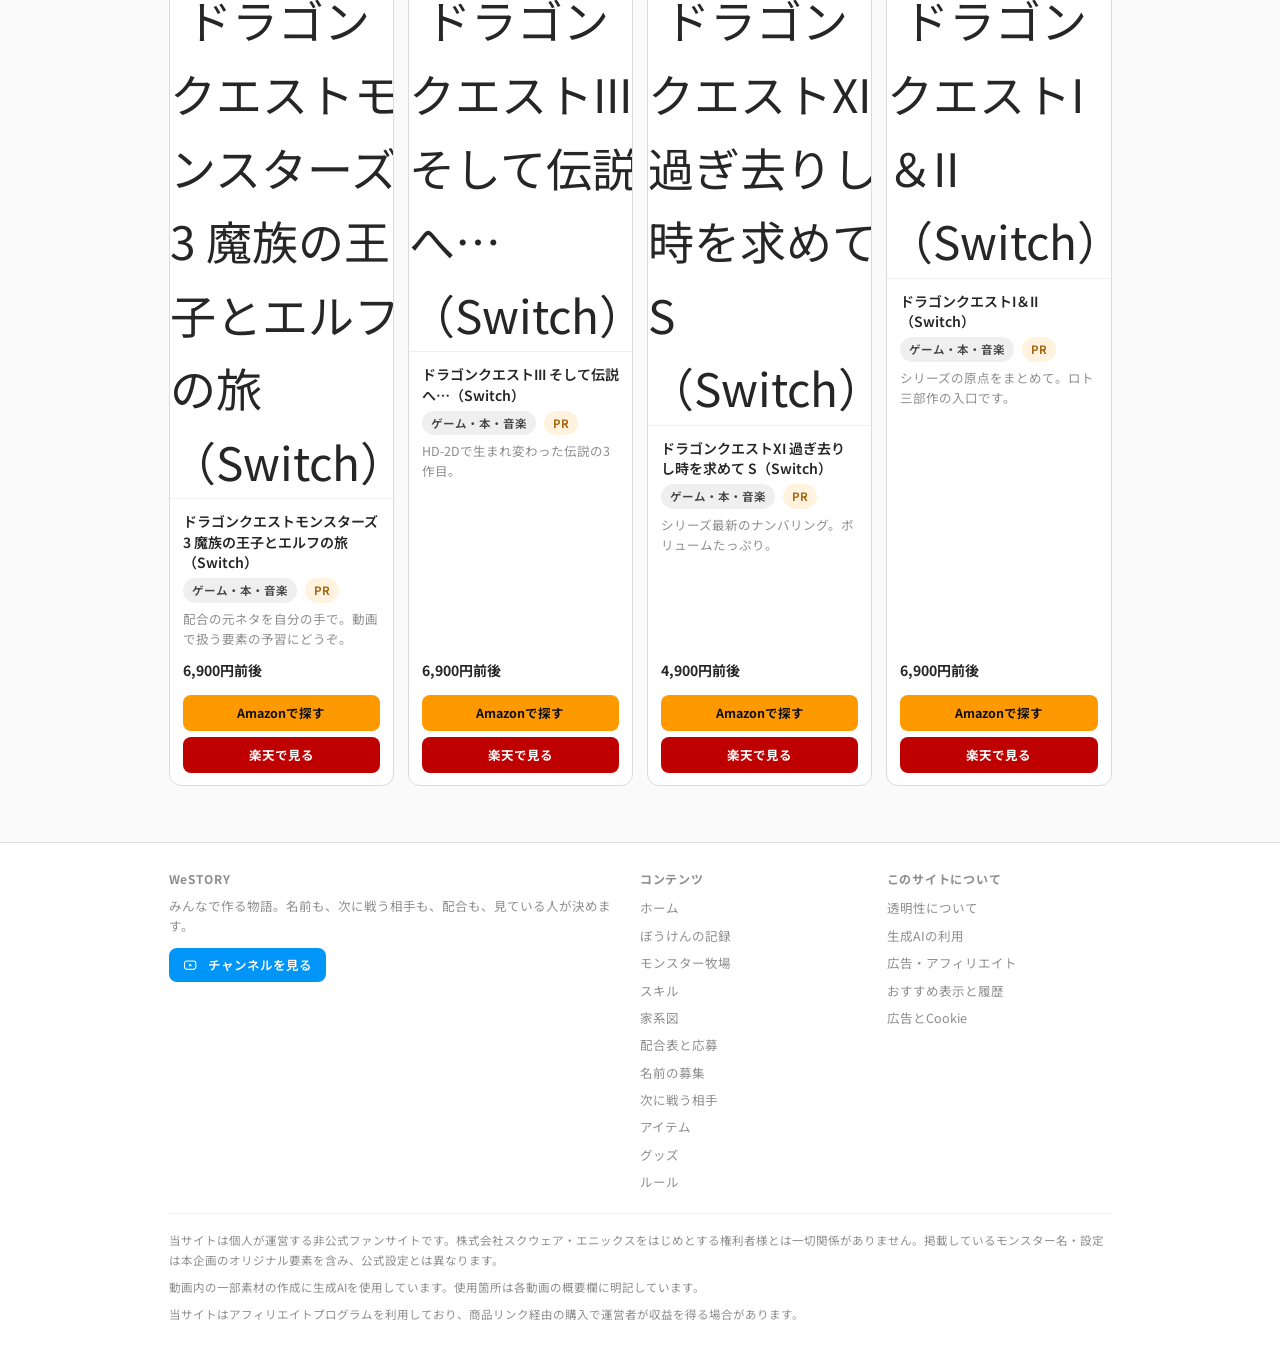
==== commit 4726ad48: "1話を公開、1話に名前と次に戦う相手の2募集を掲載、複数募集の表示に対応" ====
--- a/breed.html
+++ b/breed.html
@@ -247,7 +247,7 @@
   App.$('#hospLabel').textContent=(S.hospital&&S.hospital.label)||'モンスター病院';
   App.$('#pollNotice').textContent=S.pollNotice||'';
 
-  breedEp=App.EPISODES.filter(function(e){return e.voteType==='breed'&&e.voteStatus==='受付中'})
+  breedEp=App.EPISODES.filter(function(e){return App.hasVote(e,'breed')&&e.voteStatus==='受付中'})
     .sort(function(a,b){return (b.date||'').localeCompare(a.date||'')})[0]||null;
   renderJoin();
 
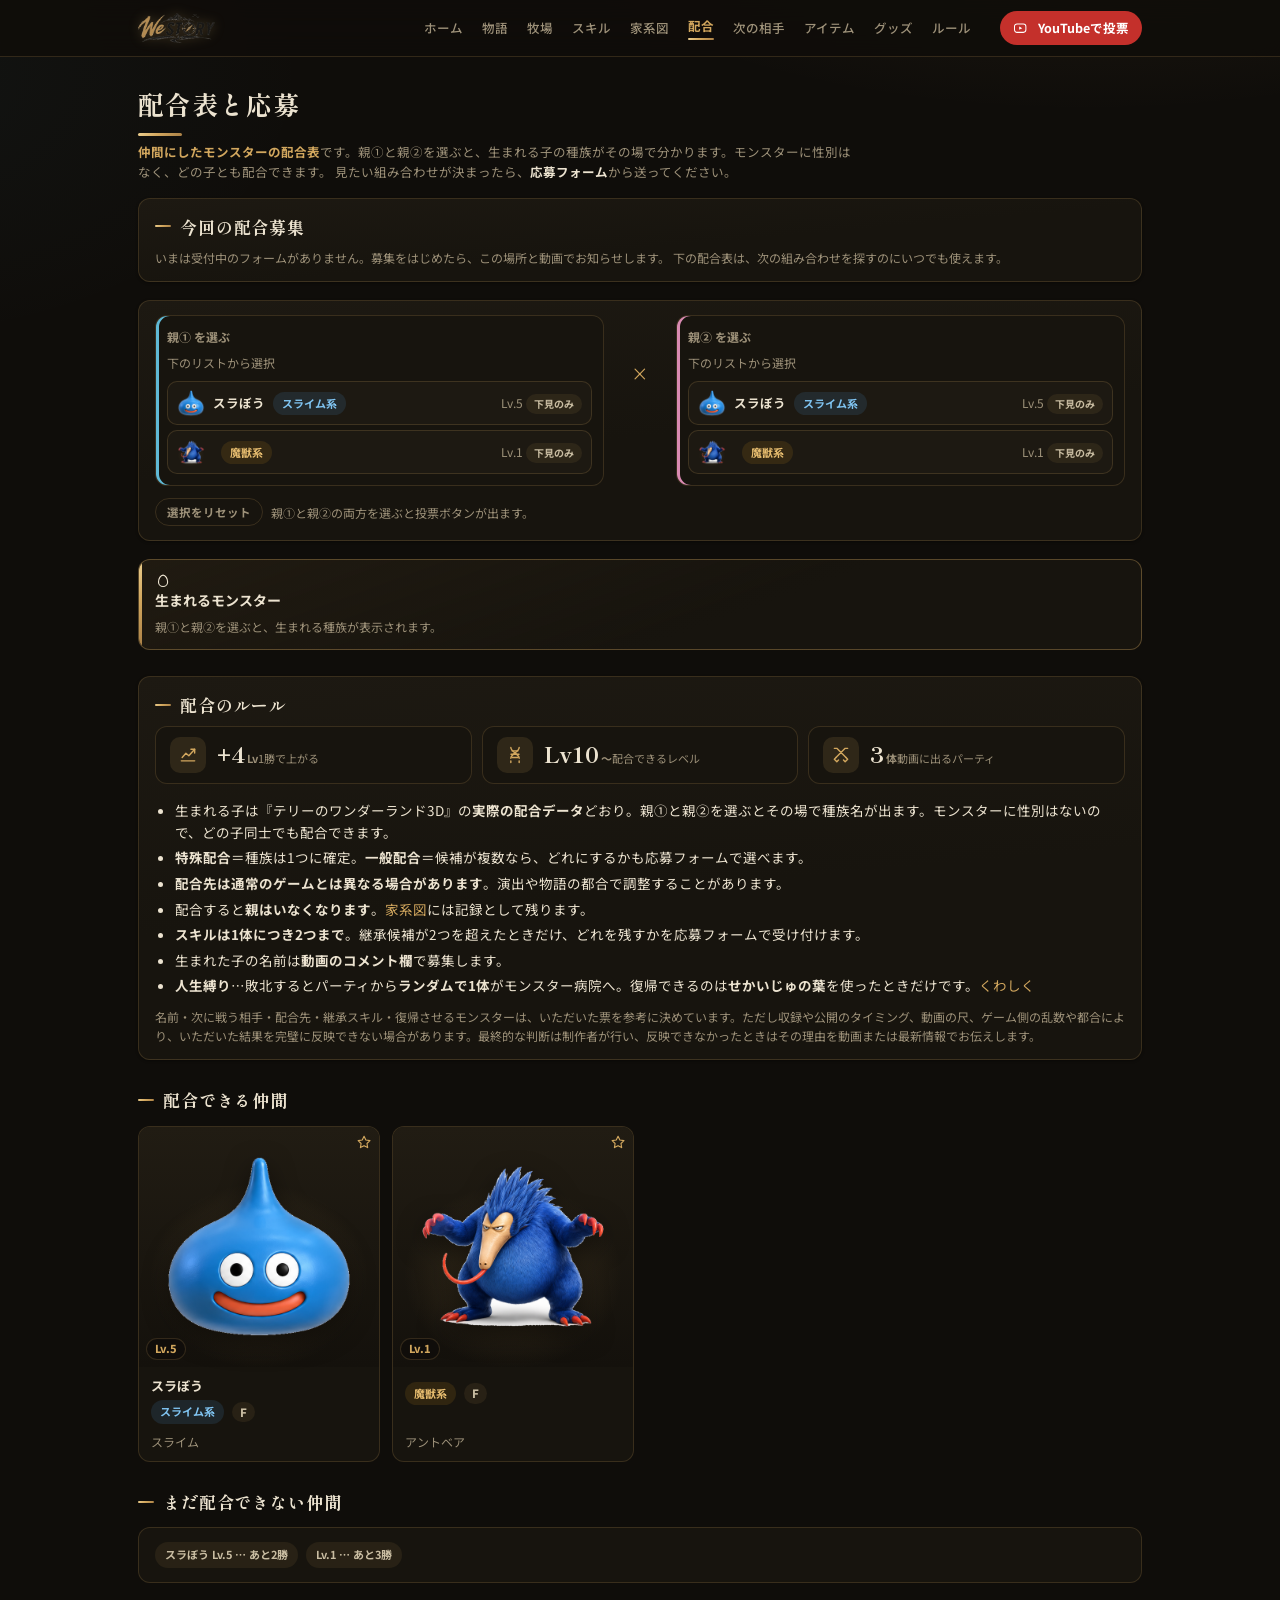
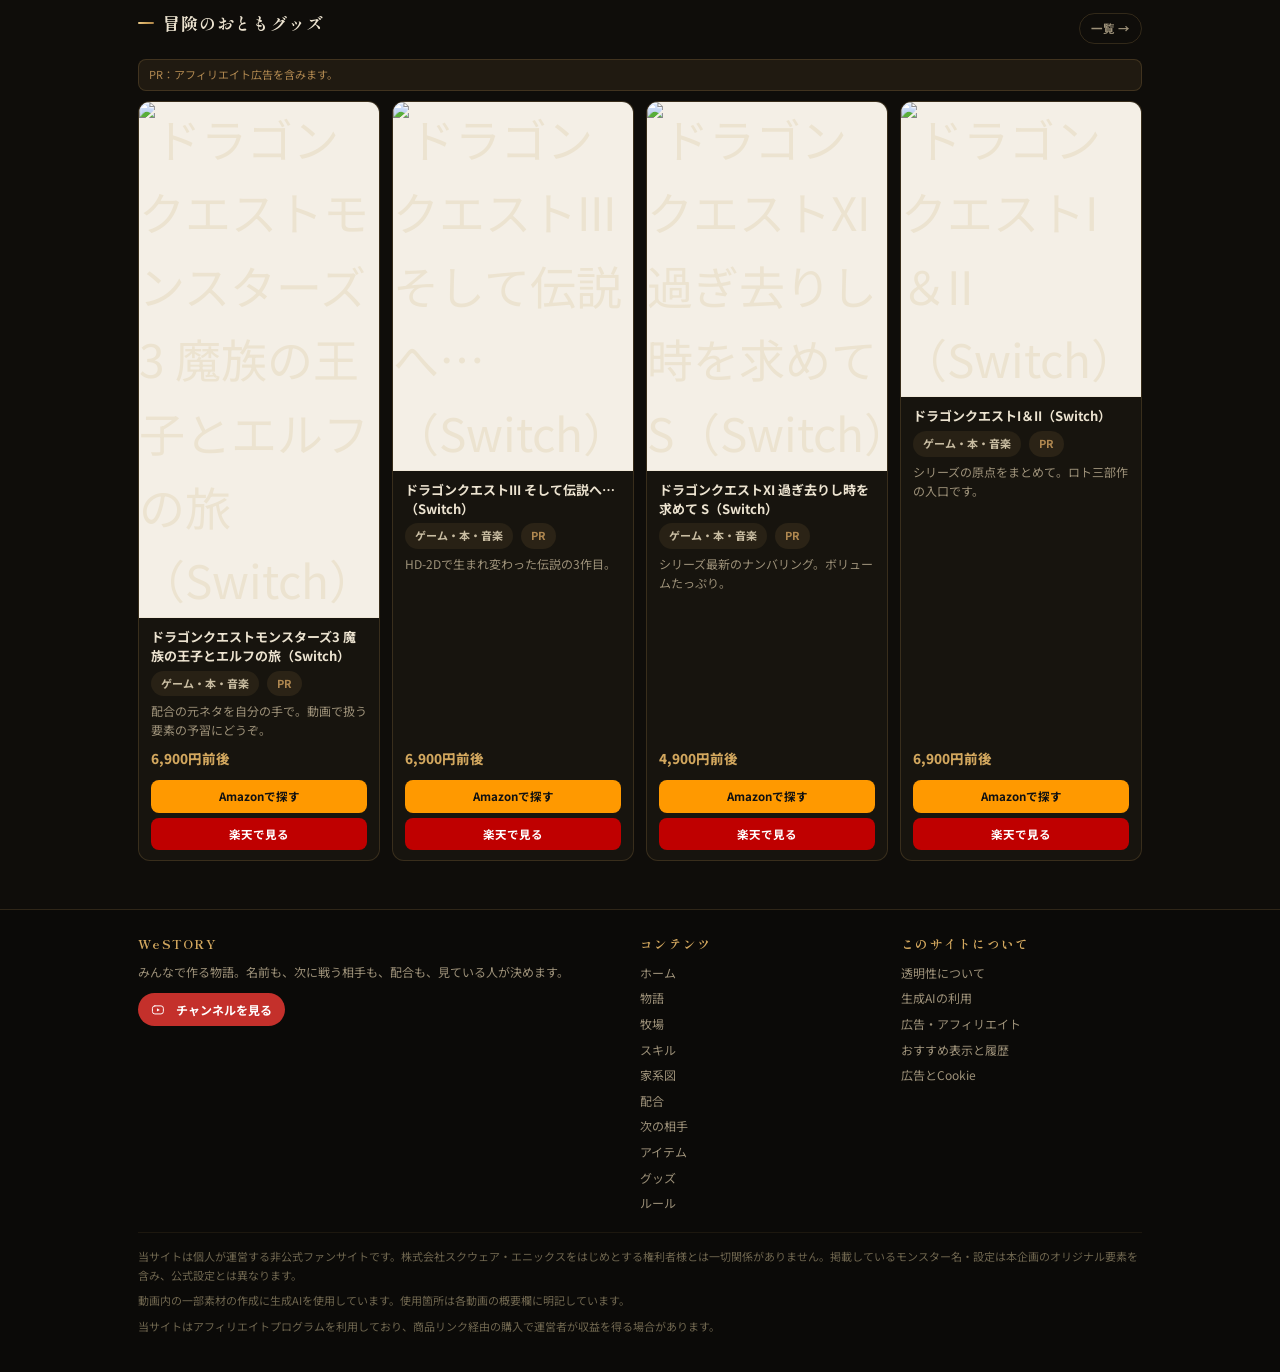
==== commit 8e1c7ec9: "モンスター画像を正面切り抜きに統一(67体)・候補カードを画像つき横並びに・スマホ最適化・2話EP002と1話の結果(スラぼう/アントベア)を掲載 Co-Authored-By: Claude Opu" ====
--- a/breed.html
+++ b/breed.html
@@ -1,274 +1,273 @@
-<!DOCTYPE html>
-<html lang="ja">
-<head>
-<meta charset="utf-8">
-<meta name="viewport" content="width=device-width,initial-scale=1">
-<title>配合表と応募｜WeSTORY</title>
-<meta name="description" content="仲間にしたモンスターの配合表。父と母を選ぶと生まれる子がその場で分かります。配合先の応募もここから。">
-<!-- seo:start -->
-<link rel="canonical" href="https://westory-ch.github.io/breed.html">
-<meta property="og:type" content="website">
-<meta property="og:site_name" content="WeSTORY">
-<meta property="og:title" content="配合表と応募｜WeSTORY">
-<meta property="og:description" content="仲間にしたモンスターの配合表。父と母を選ぶと生まれる子がその場で分かります。配合先の応募もここから。">
-<meta property="og:url" content="https://westory-ch.github.io/breed.html">
-<meta property="og:image" content="https://westory-ch.github.io/assets/brand/logo_mark.png">
-<meta name="twitter:card" content="summary_large_image">
-<link rel="icon" href="assets/brand/logo_mark.png" type="image/png">
-<link rel="apple-touch-icon" href="assets/brand/apple-touch-icon.png">
-<meta name="theme-color" content="#b08850">
-<!-- seo:end -->
-<link rel="stylesheet" href="assets/css/style.css">
-</head>
-<body>
-<div class="wrap">
-
-  <h1 class="page">配合表と応募</h1>
-  <p class="lead">
-    <b style="color:var(--gold)">仲間にしたモンスターの配合表</b>です。父と母を選ぶと、生まれる子の種族がその場で分かります。
-    見たい組み合わせが決まったら、<b>応募フォーム</b>から送ってください。
-  </p>
-
-  <!-- 今回の配合募集 -->
-  <div class="panel" id="joinPanel" style="margin-bottom:18px"></div>
-
-  <div class="panel" id="builder" style="margin-bottom:18px">
-    <div class="breed-grid">
-      <div class="breed-slot father">
-        <h4>♂ 父を選ぶ</h4>
-        <div id="fatherPick"><p class="muted small" style="margin:0">下のリストから選択</p></div>
-        <div class="picklist" id="fatherList"></div>
-      </div>
-      <div class="breed-x">×</div>
-      <div class="breed-slot mother">
-        <h4>♀ 母を選ぶ</h4>
-        <div id="motherPick"><p class="muted small" style="margin:0">下のリストから選択</p></div>
-        <div class="picklist" id="motherList"></div>
-      </div>
-    </div>
-    <div class="row" style="margin-top:12px">
-      <button class="btn ghost sm" onclick="clearPick()">選択をリセット</button>
-      <span class="small muted" id="hint"></span>
-    </div>
-  </div>
-
-  <div class="vote-box" id="result"></div>
-
-  <section class="section">
-    <div class="panel">
-      <h2 class="sec" id="breedrule">配合のルール</h2>
-      <div class="stats" style="margin-bottom:16px">
-        <div class="stat"><span class="ic" data-ic="level"></span><span><span class="v">+<span id="perV"></span><small>Lv</small></span><span class="k">1勝で上がる</span></span></div>
-        <div class="stat"><span class="ic" data-ic="breed"></span><span><span class="v">Lv<span id="minLv"></span><small>〜</small></span><span class="k">配合できるレベル</span></span></div>
-        <div class="stat"><span class="ic" data-ic="battle"></span><span><span class="v"><span id="pSize"></span><small>体</small></span><span class="k">動画に出るパーティ</span></span></div>
-      </div>
-      <ul style="margin:0;padding-left:20px">
-        <li>生まれる子は『テリーのワンダーランド3D』の<b>実際の配合データ</b>どおり。父と母を選ぶとその場で種族名が出ます。</li>
-        <li><b>特殊配合</b>＝種族は1つに確定。<b>一般配合</b>＝候補が複数なら、どれにするかも応募フォームで選べます。</li>
-        <li><b>配合先は通常のゲームとは異なる場合があります</b>。演出や物語の都合で調整することがあります。</li>
-        <li>配合すると<b>親はいなくなります</b>。<a href="tree.html">家系図</a>には記録として残ります。</li>
-        <li><b>スキルは1体につき2つまで</b>。継承候補が2つを超えたときだけ、どれを残すかを応募フォームで受け付けます。</li>
-        <li>生まれた子の名前は<a href="names.html">動画のコメント欄</a>で募集します。</li>
-        <li><b>人生縛り</b>…敗北するとパーティから<b>ランダムで1体</b>が<span id="hospLabel"></span>へ。復帰できるのは<b>せかいじゅの葉</b>を使ったときだけです。<a href="rules.html#hospital">くわしく</a></li>
-      </ul>
-      <p class="small muted" style="margin:10px 0 0" id="pollNotice"></p>
-    </div>
-  </section>
-
-  <section class="section">
-    <h2 class="sec">配合できる仲間</h2>
-    <div class="grid g4" id="breedable"></div>
-  </section>
-
-  <section class="section">
-    <h2 class="sec">まだ配合できない仲間</h2>
-    <div id="notyet"></div>
-  </section>
-
-  <section class="section">
-    <div class="spread"><h2 class="sec">冒険のおともグッズ</h2><a class="btn ghost sm" href="goods.html">一覧 →</a></div>
-    <p class="pr-note">PR：アフィリエイト広告を含みます。</p>
-    <div class="grid g4" id="recGoods"></div>
-  </section>
-
-</div>
-
-<script src="data/site.js"></script>
-<script src="data/monsters.js"></script>
-<script src="data/teri.js"></script>
-<script src="data/episodes.js"></script>
-<script src="data/goods.js"></script>
-<script src="data/news.js"></script>
-<script src="data/story.js"></script>
-<script src="assets/js/app.js"></script>
-<script>
-var fatherId='', motherId='';
-var breedEp=null;
-
-// 配合先の受付は Google フォーム。リンクはこのサイトにだけ貼る。
-function formBtn(){
-  var esc=App.esc, u=App.formUrl('breed');
-  return u ? '<a class="btn gold" href="'+esc(u)+'" target="_blank" rel="noopener">'+App.icon('breed')+'応募フォームをひらく</a>' : '';
-}
-
-function renderJoin(){
-  var esc=App.esc, el=App.$('#joinPanel'), fm=App.forms();
-  if(!breedEp){
-    el.innerHTML='<h2 class="sec">今回の配合募集</h2>'+
-      '<p class="small muted" style="margin:0">'+esc(fm.preparingNote||'いまは受付中の配合募集はありません。')+
-      ' 下の配合表は、次の組み合わせを探すのにいつでも使えます。</p>';
-    return;
-  }
-  el.innerHTML='<div class="row"><span class="badge live">配合の応募 受付中</span><span class="badge gold">#'+esc(breedEp.no)+'</span>'+
-    (breedEp.voteDeadline?'<span class="badge">締切 '+esc(App.fmtDate(breedEp.voteDeadline))+'</span>':'')+'</div>'+
-    '<h2 class="sec" style="margin:8px 0 4px">'+esc(breedEp.title)+'</h2>'+
-    '<p class="small" style="margin:0 0 10px">'+esc(breedEp.voteNote||'下の配合表で組み合わせを確かめてから、応募フォームで送ってください。')+'</p>'+
-    '<p class="small muted" style="margin:0 0 10px">'+(fm.periodNote||'')+'</p>'+
-    '<p class="small muted" style="margin:0 0 10px">'+esc(fm.anonNote||'')+'</p>'+
-    '<div class="row">'+(formBtn()||'<span class="badge">フォームは準備中です</span>')+
-    '<a class="btn ghost sm" href="'+esc(App.ytWatch(breedEp))+'" target="_blank" rel="noopener">この回の動画を見る</a></div>';
-}
-
-// 配合で消費された子と、モンスター病院に引き継がれた子（人生縛り）は候補から外す
-function pickCandidates(){
-  return App.MONSTERS.filter(function(m){
-    return m.status!=='配合済み' && !App.inHospital(m) && App.canBreed(m);
-  });
-}
-
-// 生まれる子どもの表示（テリーのワンダーランド3D の実データ）
-function childHtml(f,mo){
-  var esc=App.esc, r=App.breedResult(f,mo);
-  if(!r.ok) return '<p class="small muted" style="margin:0">この2体は配合データに登録がありません。</p>';
-  function chip(t,kind){
-    var mon=App.MONSTERS.filter(function(x){return x.species===t.n})[0];
-    return '<span class="child-chip'+(kind==='sp'?' sp':'')+'">'+
-      '<span class="mon-ico">'+App.monFace(mon)+'</span>'+
-      '<b>'+esc(t.n)+'</b><span class="fam '+esc(t.f)+'">'+esc(t.f)+'</span>'+
-      '<span class="rank '+esc(t.r)+'">'+esc(t.r)+'</span>'+
-      '<span class="muted small">位階'+esc(t.i)+'</span>'+
-      (t.via?'<span class="via">'+esc(t.via.join('／'))+'</span>':'')+'</span>';
-  }
-  var h='';
-  if(r.special4.length){
-    // 4体配合＝父と母それぞれの親（＝この子の祖父母4体）まで指定される、いちばん強い配合。
-    h+='<div class="child-box"><div class="row small"><span class="badge gold">4体配合</span>'+
-      '<span class="muted">父と母の親（祖父母4体）がそろっているので生まれます</span></div>'+
-      '<div class="row" style="margin-top:6px">'+r.special4.map(function(t){return chip(t,'sp')}).join('')+'</div></div>';
-  }
-  if(r.special.length){
-    h+='<div class="child-box"><div class="row small"><span class="badge gold">特殊配合</span>'+
-      '<span class="muted">この組み合わせでしか生まれない種族です</span></div>'+
-      '<div class="row" style="margin-top:6px">'+r.special.map(function(t){return chip(t,'sp')}).join('')+'</div></div>';
-  }
-  if(r.general.length){
-    // 一般配合は「父の系統／母の系統／系統配合表」の3枠から候補が出る。
-    // 両親が同じ系統だと3枠が同じ系統に潰れるので候補が1体になる（原作どおりの挙動）。
-    var same=(r.a.f===r.b.f);
-    var note=r.general.length>1 ? 'この中から選べます（投票で決定）'
-      : (same ? '父と母が同じ「'+r.a.f+'」なので、3つの枠がすべて同じ系統に重なり候補は1体です'
-              : '候補は1体です');
-    h+='<div class="child-box"><div class="row small"><span class="badge cyan">一般配合（位階配合）</span>'+
-      '<span class="muted">'+esc(note)+'</span></div>'+
-      '<div class="row" style="margin-top:6px">'+r.general.map(function(t){return chip(t)}).join('')+'</div>'+
-      '<p class="small muted" style="margin:8px 0 0">候補の出どころ：'+
-      '<b>父の系統</b>（'+esc(r.a.f)+'）／<b>母の系統</b>（'+esc(r.b.f)+'）／'+
-      '<b>系統配合表</b>（'+esc((App.TERI.kei[r.a.f]||{})[r.b.f]||'—')+'）の3枠。'+
-      'それぞれ「両親の位階のうち高い方より1つ上」の種族が候補になります（Sランク以上は一般配合では生まれません）。</p></div>';
-  }
-  if(!h) h='<p class="small muted" style="margin:0">この組み合わせから生まれる種族は見つかりませんでした。</p>';
-  return h;
-}
-function pickRow(m,role){
-  var esc=App.esc, sel=(role==='f'?fatherId:motherId)===m.id;
-  var blocked=(role==='f'&&m.id===motherId)||(role==='m'&&m.id===fatherId);
-  var wrongSex=(role==='f'&&m.gender==='♀')||(role==='m'&&m.gender==='♂');
-  var off=blocked;
-  return '<div class="pick-item'+(sel?' sel':'')+(off?' off':'')+'" '+
-    (off?'':'onclick="pick(\''+esc(m.id)+'\',\''+role+'\')"')+'>'+
-    '<span class="mon-ico">'+App.monFace(m)+'</span>'+
-    '<b>'+esc(m.name)+'</b>'+
-    '<span class="fam '+esc(m.family)+'">'+esc(m.family)+'</span>'+
-    '<span class="muted small" style="margin-left:auto">'+esc(m.gender||'-')+' Lv.'+esc(m.level||0)+'</span>'+
-    (wrongSex?'<span class="badge" title="性別は逆ですが、この組み合わせでも投票できます">性別ちがい</span>':'')+
-    '</div>';
-}
-function pick(id,role){
-  if(role==='f') fatherId=id; else motherId=id;
-  render();
-}
-function clearPick(){ fatherId=''; motherId=''; render(); }
-
-function slotHtml(m,role){
-  if(!m) return '<p class="muted small" style="margin:0">下のリストから選択</p>';
-  var esc=App.esc;
-  return '<div class="picked"><span class="em">'+App.monFace(m)+'</span><div>'+
-    '<b>'+esc(m.name)+'</b><div class="small muted">'+esc(m.species)+' ／ '+esc(m.family)+' ／ Lv.'+esc(m.level||0)+'</div>'+
-    '<a class="small" href="monster.html?id='+encodeURIComponent(m.id)+'">詳細を見る</a></div></div>';
-}
-function render(){
-  var esc=App.esc;
-  var f=App.getMon(fatherId), mo=App.getMon(motherId);
-  App.$('#fatherPick').innerHTML=slotHtml(f,'f');
-  App.$('#motherPick').innerHTML=slotHtml(mo,'m');
-  var cands=pickCandidates();
-  App.$('#fatherList').innerHTML=cands.map(function(m){return pickRow(m,'f')}).join('')||'<p class="muted small">候補がいません</p>';
-  App.$('#motherList').innerHTML=cands.map(function(m){return pickRow(m,'m')}).join('')||'<p class="muted small">候補がいません</p>';
-  App.$('#hint').textContent = (f&&mo) ? '' : '父と母の両方を選ぶと投票ボタンが出ます。';
-
-  if(f&&mo){
-    App.$('#result').innerHTML =
-      '<h3>'+App.icon('egg')+'この組み合わせから生まれる子</h3>'+
-      '<div class="row" style="gap:14px;align-items:center;margin:6px 0">'+
-        '<span class="mon-ico lg">'+App.monFace(f)+'</span><b>'+esc(f.name)+'</b>'+
-        '<span class="small muted">'+esc(f.species)+'</span>'+
-        '<span class="dot" style="color:var(--gold);font-size:22px">×</span>'+
-        '<span class="mon-ico lg">'+App.monFace(mo)+'</span><b>'+esc(mo.name)+'</b>'+
-        '<span class="small muted">'+esc(mo.species)+'</span>'+
-      '</div>'+
-      '<h4 style="margin:10px 0 6px">生まれるモンスター</h4>'+
-      childHtml(f,mo)+
-      (breedEp
-        ? '<p class="small" style="margin:12px 0 8px">この組み合わせで応募する場合は、フォームで'+
-            '<b>父＝'+esc(f.name)+'</b> ／ <b>母＝'+esc(mo.name)+'</b> を選んでください。</p>'+
-          '<div class="row">'+(formBtn()||'<span class="badge">フォームは準備中です</span>')+'</div>'
-        : '<p class="small muted" style="margin:12px 0 0">いまは受付中の配合募集がないので、下見用の表示です。'+
-          '次の募集がはじまると、ここに応募フォームのボタンが出ます。</p>');
-  } else {
-    App.$('#result').innerHTML='<h3>'+App.icon('egg')+'生まれるモンスター</h3><p class="small muted" style="margin:0">父と母を選ぶと、生まれる種族が表示されます。</p>';
-  }
-}
-
-function pageInit(){
-  var S=App.SITE, esc=App.esc;
-  App.$('#perV').textContent=S.rules.levelPerWin;
-  App.$('#minLv').textContent=S.rules.breedMinLevel;
-  App.$('#pSize').textContent=App.partySize();
-  App.$('#hospLabel').textContent=(S.hospital&&S.hospital.label)||'モンスター病院';
-  App.$('#pollNotice').textContent=S.pollNotice||'';
-
-  breedEp=App.EPISODES.filter(function(e){return App.hasVote(e,'breed')&&e.voteStatus==='受付中'})
-    .sort(function(a,b){return (b.date||'').localeCompare(a.date||'')})[0]||null;
-  renderJoin();
-
-  var p=App.qs('parent');
-  if(p&&App.getMon(p)){ var pm=App.getMon(p); if(pm.gender==='♀') motherId=p; else fatherId=p; }
-  render();
-
-  App.$('#breedable').innerHTML = pickCandidates().map(App.monsterCardHtml).join('')
-    || '<div class="empty" style="grid-column:1/-1">まだ配合できるモンスターがいません。</div>';
-
-  var ny=App.MONSTERS.filter(function(m){return !App.canBreed(m)})
-    .sort(function(a,b){return (b.level||0)-(a.level||0)});
-  App.$('#notyet').innerHTML = ny.length
-    ? '<div class="panel soft"><div class="row">'+ny.map(function(m){
-        return '<a class="badge" href="monster.html?id='+encodeURIComponent(m.id)+'">'+esc(m.name)+
-          ' Lv.'+esc(m.level||0)+' … あと'+App.winsToBreed(m)+'勝</a>';
-      }).join('')+'</div></div>'
-    : '<div class="empty">全員が配合可能です。</div>';
-
-  App.$('#recGoods').innerHTML = App.recommendGoods(4,['配合','ゲーム']).map(App.goodsCardHtml).join('');
-}
-</script>
-</body>
-</html>
+<!DOCTYPE html>
+<html lang="ja">
+<head>
+<meta charset="utf-8">
+<meta name="viewport" content="width=device-width,initial-scale=1">
+<title>配合表と応募｜WeSTORY</title>
+<meta name="description" content="仲間にしたモンスターの配合表。親①と親②を選ぶと生まれる子がその場で分かります。配合先の応募もここから。">
+<!-- seo:start -->
+<link rel="canonical" href="https://westory-ch.github.io/breed.html">
+<meta property="og:type" content="website">
+<meta property="og:site_name" content="WeSTORY">
+<meta property="og:title" content="配合表と応募｜WeSTORY">
+<meta property="og:description" content="仲間にしたモンスターの配合表。親①と親②を選ぶと生まれる子がその場で分かります。配合先の応募もここから。">
+<meta property="og:url" content="https://westory-ch.github.io/breed.html">
+<meta property="og:image" content="https://westory-ch.github.io/assets/brand/logo_mark.png">
+<meta name="twitter:card" content="summary_large_image">
+<link rel="icon" href="assets/brand/logo_mark.png" type="image/png">
+<link rel="apple-touch-icon" href="assets/brand/apple-touch-icon.png">
+<meta name="theme-color" content="#b08850">
+<!-- seo:end -->
+<link rel="stylesheet" href="assets/css/style.css?v=20260904141031">
+</head>
+<body>
+<div class="wrap">
+
+  <h1 class="page">配合表と応募</h1>
+  <p class="lead">
+    <b style="color:var(--gold)">仲間にしたモンスターの配合表</b>です。親①と親②を選ぶと、生まれる子の種族がその場で分かります。モンスターに性別はなく、どの子とも配合できます。
+    見たい組み合わせが決まったら、<b>応募フォーム</b>から送ってください。
+  </p>
+
+  <!-- 今回の配合募集 -->
+  <div class="panel" id="joinPanel" style="margin-bottom:18px"></div>
+
+  <div class="panel" id="builder" style="margin-bottom:18px">
+    <div class="breed-grid">
+      <div class="breed-slot father">
+        <h4>親① を選ぶ</h4>
+        <div id="fatherPick"><p class="muted small" style="margin:0">下のリストから選択</p></div>
+        <div class="picklist" id="fatherList"></div>
+      </div>
+      <div class="breed-x">×</div>
+      <div class="breed-slot mother">
+        <h4>親② を選ぶ</h4>
+        <div id="motherPick"><p class="muted small" style="margin:0">下のリストから選択</p></div>
+        <div class="picklist" id="motherList"></div>
+      </div>
+    </div>
+    <div class="row" style="margin-top:12px">
+      <button class="btn ghost sm" onclick="clearPick()">選択をリセット</button>
+      <span class="small muted" id="hint"></span>
+    </div>
+  </div>
+
+  <div class="vote-box" id="result"></div>
+
+  <section class="section">
+    <div class="panel">
+      <h2 class="sec" id="breedrule">配合のルール</h2>
+      <div class="stats" style="margin-bottom:16px">
+        <div class="stat"><span class="ic" data-ic="level"></span><span><span class="v">+<span id="perV"></span><small>Lv</small></span><span class="k">1勝で上がる</span></span></div>
+        <div class="stat"><span class="ic" data-ic="breed"></span><span><span class="v">Lv<span id="minLv"></span><small>〜</small></span><span class="k">配合できるレベル</span></span></div>
+        <div class="stat"><span class="ic" data-ic="battle"></span><span><span class="v"><span id="pSize"></span><small>体</small></span><span class="k">動画に出るパーティ</span></span></div>
+      </div>
+      <ul style="margin:0;padding-left:20px">
+        <li>生まれる子は『テリーのワンダーランド3D』の<b>実際の配合データ</b>どおり。親①と親②を選ぶとその場で種族名が出ます。モンスターに性別はないので、どの子同士でも配合できます。</li>
+        <li><b>特殊配合</b>＝種族は1つに確定。<b>一般配合</b>＝候補が複数なら、どれにするかも応募フォームで選べます。</li>
+        <li><b>配合先は通常のゲームとは異なる場合があります</b>。演出や物語の都合で調整することがあります。</li>
+        <li>配合すると<b>親はいなくなります</b>。<a href="tree.html">家系図</a>には記録として残ります。</li>
+        <li><b>スキルは1体につき2つまで</b>。継承候補が2つを超えたときだけ、どれを残すかを応募フォームで受け付けます。</li>
+        <li>生まれた子の名前は<b>動画のコメント欄</b>で募集します。</li>
+        <li><b>人生縛り</b>…敗北するとパーティから<b>ランダムで1体</b>が<span id="hospLabel"></span>へ。復帰できるのは<b>せかいじゅの葉</b>を使ったときだけです。<a href="rules.html#hospital">くわしく</a></li>
+      </ul>
+      <p class="small muted" style="margin:10px 0 0" id="pollNotice"></p>
+    </div>
+  </section>
+
+  <section class="section">
+    <h2 class="sec">配合できる仲間</h2>
+    <div class="grid g4" id="breedable"></div>
+  </section>
+
+  <section class="section">
+    <h2 class="sec">まだ配合できない仲間</h2>
+    <div id="notyet"></div>
+  </section>
+
+  <section class="section">
+    <div class="spread"><h2 class="sec">冒険のおともグッズ</h2><a class="btn ghost sm" href="goods.html">一覧 →</a></div>
+    <p class="pr-note">PR：アフィリエイト広告を含みます。</p>
+    <div class="grid g4" id="recGoods"></div>
+  </section>
+
+</div>
+
+<script src="data/site.js?v=20260904141031"></script>
+<script src="data/monsters.js?v=20260904141031"></script>
+<script src="data/teri.js?v=20260904141031"></script>
+<script src="data/episodes.js?v=20260904141031"></script>
+<script src="data/goods.js?v=20260904141031"></script>
+<script src="data/news.js?v=20260904141031"></script>
+<script src="data/story.js?v=20260904141031"></script>
+<script src="assets/js/app.js?v=20260904141031"></script>
+<script>
+var fatherId='', motherId='';
+var breedEp=null;
+
+// 配合先の受付は Google フォーム。リンクはこのサイトにだけ貼る。
+function formBtn(){
+  var esc=App.esc, u=App.formUrl('breed');
+  return u ? '<a class="btn gold" href="'+esc(u)+'" target="_blank" rel="noopener">'+App.icon('breed')+'応募フォームをひらく</a>' : '';
+}
+
+function renderJoin(){
+  var esc=App.esc, el=App.$('#joinPanel'), fm=App.forms();
+  if(!breedEp){
+    el.innerHTML='<h2 class="sec">今回の配合募集</h2>'+
+      '<p class="small muted" style="margin:0">'+esc(fm.preparingNote||'いまは受付中の配合募集はありません。')+
+      ' 下の配合表は、次の組み合わせを探すのにいつでも使えます。</p>';
+    return;
+  }
+  el.innerHTML='<div class="row"><span class="badge live">配合の応募 受付中</span><span class="badge gold">#'+esc(breedEp.no)+'</span>'+
+    (breedEp.voteDeadline?'<span class="badge">締切 '+esc(App.fmtDate(breedEp.voteDeadline))+'</span>':'')+'</div>'+
+    '<h2 class="sec" style="margin:8px 0 4px">'+esc(breedEp.title)+'</h2>'+
+    '<p class="small" style="margin:0 0 10px">'+esc(breedEp.voteNote||'下の配合表で組み合わせを確かめてから、応募フォームで送ってください。')+'</p>'+
+    '<p class="small muted" style="margin:0 0 10px">'+(fm.periodNote||'')+'</p>'+
+    '<p class="small muted" style="margin:0 0 10px">'+esc(fm.anonNote||'')+'</p>'+
+    '<div class="row">'+(formBtn()||'<span class="badge">フォームは準備中です</span>')+
+    '<a class="btn ghost sm" href="'+esc(App.ytWatch(breedEp))+'" target="_blank" rel="noopener">この回の動画を見る</a></div>';
+}
+
+// 配合で消費された子と、モンスター病院に引き継がれた子（人生縛り）は候補から外す。
+// レベル不足の子も「配合先の下見」はできる（応募できるのは全員Lv10以上のときだけ）。
+function pickCandidates(){
+  return App.MONSTERS.filter(function(m){
+    return m.status!=='配合済み' && !App.inHospital(m);
+  });
+}
+
+// 生まれる子どもの表示（テリーのワンダーランド3D の実データ）
+function childHtml(f,mo){
+  var esc=App.esc, r=App.breedResult(f,mo);
+  if(!r.ok) return '<p class="small muted" style="margin:0">この2体は配合データに登録がありません。</p>';
+  function chip(t,kind){
+    // 種族名から直接画像を引く（仲間になっていない種族でも必ず画像を出す。無ければ系統画像）
+    return '<span class="child-chip'+(kind==='sp'?' sp':'')+'">'+
+      '<span class="mon-ico">'+App.monImgTag(t.n,'')+'</span>'+
+      '<b>'+esc(t.n)+'</b><span class="fam '+esc(t.f)+'">'+esc(t.f)+'</span>'+
+      '<span class="rank '+esc(t.r)+'">'+esc(t.r)+'</span>'+
+      '<span class="muted small">位階'+esc(t.i)+'</span>'+
+      (t.via?'<span class="via">'+esc(t.via.join('／'))+'</span>':'')+'</span>';
+  }
+  var h='';
+  if(r.special4.length){
+    // 4体配合＝親①と親②それぞれの親（＝この子の祖父母4体）まで指定される、いちばん強い配合。
+    h+='<div class="child-box"><div class="row small"><span class="badge gold">4体配合</span>'+
+      '<span class="muted">親①と親②の親（祖父母4体）がそろっているので生まれます</span></div>'+
+      '<div class="row" style="margin-top:6px">'+r.special4.map(function(t){return chip(t,'sp')}).join('')+'</div></div>';
+  }
+  if(r.special.length){
+    h+='<div class="child-box"><div class="row small"><span class="badge gold">特殊配合</span>'+
+      '<span class="muted">この組み合わせでしか生まれない種族です</span></div>'+
+      '<div class="row" style="margin-top:6px">'+r.special.map(function(t){return chip(t,'sp')}).join('')+'</div></div>';
+  }
+  if(r.general.length){
+    // 一般配合は「親①の系統／親②の系統／系統配合表」の3枠から候補が出る。
+    // 両親が同じ系統だと3枠が同じ系統に潰れるので候補が1体になる（原作どおりの挙動）。
+    var same=(r.a.f===r.b.f);
+    var note=r.general.length>1 ? 'この中から選べます（投票で決定）'
+      : (same ? '親①と親②が同じ「'+r.a.f+'」なので、3つの枠がすべて同じ系統に重なり候補は1体です'
+              : '候補は1体です');
+    h+='<div class="child-box"><div class="row small"><span class="badge cyan">一般配合（位階配合）</span>'+
+      '<span class="muted">'+esc(note)+'</span></div>'+
+      '<div class="row" style="margin-top:6px">'+r.general.map(function(t){return chip(t)}).join('')+'</div></div>';
+  }
+  if(!h) h='<p class="small muted" style="margin:0">この組み合わせから生まれる種族は見つかりませんでした。</p>';
+  return h;
+}
+function pickRow(m,role){
+  var esc=App.esc, sel=(role==='f'?fatherId:motherId)===m.id;
+  var blocked=(role==='f'&&m.id===motherId)||(role==='m'&&m.id===fatherId);
+  var off=blocked;
+  return '<div class="pick-item'+(sel?' sel':'')+(off?' off':'')+'" '+
+    (off?'':'onclick="pick(\''+esc(m.id)+'\',\''+role+'\')"')+'>'+
+    '<span class="mon-ico">'+App.monFace(m)+'</span>'+
+    '<b>'+esc(m.name)+'</b>'+
+    '<span class="fam '+esc(m.family)+'">'+esc(m.family)+'</span>'+
+    '<span class="muted small" style="margin-left:auto">Lv.'+esc(m.level||0)+
+    (App.canBreed(m)?'':' <span class="badge sm">下見のみ</span>')+'</span>'+
+    '</div>';
+}
+function pick(id,role){
+  if(role==='f') fatherId=id; else motherId=id;
+  render();
+}
+function clearPick(){ fatherId=''; motherId=''; render(); }
+
+function slotHtml(m,role){
+  if(!m) return '<p class="muted small" style="margin:0">下のリストから選択</p>';
+  var esc=App.esc;
+  return '<div class="picked"><span class="em">'+App.monFace(m)+'</span><div>'+
+    '<b>'+esc(m.name)+'</b><div class="small muted">'+esc(m.species)+' ／ '+esc(m.family)+' ／ Lv.'+esc(m.level||0)+'</div>'+
+    '<a class="small" href="monster.html?id='+encodeURIComponent(m.id)+'">詳細を見る</a></div></div>';
+}
+function render(){
+  var esc=App.esc;
+  var f=App.getMon(fatherId), mo=App.getMon(motherId);
+  App.$('#fatherPick').innerHTML=slotHtml(f,'f');
+  App.$('#motherPick').innerHTML=slotHtml(mo,'m');
+  var cands=pickCandidates();
+  App.$('#fatherList').innerHTML=cands.map(function(m){return pickRow(m,'f')}).join('')||'<p class="muted small">候補がいません</p>';
+  App.$('#motherList').innerHTML=cands.map(function(m){return pickRow(m,'m')}).join('')||'<p class="muted small">候補がいません</p>';
+  App.$('#hint').textContent = (f&&mo) ? '' : '親①と親②の両方を選ぶと投票ボタンが出ます。';
+
+  if(f&&mo){
+    App.$('#result').innerHTML =
+      '<h3>'+App.icon('egg')+'この組み合わせから生まれる子</h3>'+
+      '<div class="row" style="gap:14px;align-items:center;margin:6px 0">'+
+        '<span class="mon-ico lg">'+App.monFace(f)+'</span><b>'+esc(f.name)+'</b>'+
+        '<span class="small muted">'+esc(f.species)+'</span>'+
+        '<span class="dot" style="color:var(--gold);font-size:22px">×</span>'+
+        '<span class="mon-ico lg">'+App.monFace(mo)+'</span><b>'+esc(mo.name)+'</b>'+
+        '<span class="small muted">'+esc(mo.species)+'</span>'+
+      '</div>'+
+      '<h4 style="margin:10px 0 6px">生まれるモンスター</h4>'+
+      childHtml(f,mo)+
+      (breedEp && App.canBreed(f) && App.canBreed(mo)
+        ? '<p class="small" style="margin:12px 0 8px">この組み合わせで応募する場合は、フォームで'+
+            '<b>親①＝'+esc(f.name)+'</b> ／ <b>親②＝'+esc(mo.name)+'</b> を選んでください。</p>'+
+          '<div class="row">'+(formBtn()||'<span class="badge">フォームは準備中です</span>')+'</div>'
+        : (breedEp
+          ? '<p class="small muted" style="margin:12px 0 0">この組み合わせは下見用の表示です。応募できるのは<b>2体ともLv'+esc(App.SITE.rules.breedMinLevel)+'以上</b>になってから（'+
+            [f,mo].filter(function(m){return !App.canBreed(m)}).map(function(m){return esc(m.name)+'はあと'+App.winsToBreed(m)+'勝'}).join('、')+'）。</p>'
+          : '<p class="small muted" style="margin:12px 0 0">いまは受付中の配合募集がないので、下見用の表示です。'+
+            '次の募集がはじまると、ここに応募フォームのボタンが出ます。</p>'));
+  } else {
+    App.$('#result').innerHTML='<h3>'+App.icon('egg')+'生まれるモンスター</h3><p class="small muted" style="margin:0">親①と親②を選ぶと、生まれる種族が表示されます。</p>';
+  }
+}
+
+function pageInit(){
+  var S=App.SITE, esc=App.esc;
+  App.$('#perV').textContent=S.rules.levelPerWin;
+  App.$('#minLv').textContent=S.rules.breedMinLevel;
+  App.$('#pSize').textContent=App.partySize();
+  App.$('#hospLabel').textContent=(S.hospital&&S.hospital.label)||'モンスター病院';
+  App.$('#pollNotice').textContent=S.pollNotice||'';
+
+  breedEp=App.EPISODES.filter(function(e){return App.hasVote(e,'breed')&&e.voteStatus==='受付中'})
+    .sort(function(a,b){return (b.date||'').localeCompare(a.date||'')})[0]||null;
+  renderJoin();
+
+  var p=App.qs('parent');
+  if(p&&App.getMon(p)){ fatherId=p; }  // リンクで来た子は親①の枠に入れる（性別の概念はない）
+  render();
+
+  App.$('#breedable').innerHTML = pickCandidates().map(App.monsterCardHtml).join('')
+    || '<div class="empty" style="grid-column:1/-1">まだ配合できるモンスターがいません。</div>';
+
+  var ny=App.MONSTERS.filter(function(m){return !App.canBreed(m)})
+    .sort(function(a,b){return (b.level||0)-(a.level||0)});
+  App.$('#notyet').innerHTML = ny.length
+    ? '<div class="panel soft"><div class="row">'+ny.map(function(m){
+        return '<a class="badge" href="monster.html?id='+encodeURIComponent(m.id)+'">'+esc(m.name)+
+          ' Lv.'+esc(m.level||0)+' … あと'+App.winsToBreed(m)+'勝</a>';
+      }).join('')+'</div></div>'
+    : '<div class="empty">全員が配合可能です。</div>';
+
+  App.$('#recGoods').innerHTML = App.recommendGoods(4,['配合','ゲーム']).map(App.goodsCardHtml).join('');
+}
+</script>
+</body>
+</html>
--- a/assets/css/style.css
+++ b/assets/css/style.css
@@ -1,624 +1,704 @@
 /* ============================================================
-   モンスター冒険録 - 共通スタイル（Instagram風 ライトテーマ）
+   WeSTORY - 共通スタイル
+   「冒険の書」ダークテーマ。墨 #14110c ＋ 金 #d2a75e（ロゴの金 #B08850 系）
+   すべてのページがこの1枚でスキンされる（クラス名は旧デザインと互換）
    ============================================================ */
-@import url('https://fonts.googleapis.com/css2?family=Grand+Hotel&family=Noto+Sans+JP:wght@400;500;600;700;900&display=swap');
+@import url('https://fonts.googleapis.com/css2?family=Shippori+Mincho+B1:wght@600;700;800&family=Noto+Sans+JP:wght@400;500;700;900&display=swap');
 
 :root{
-  --bg:#fafafa;
-  --card:#ffffff;
-  --line:#dbdbdb;
-  --line-soft:#efefef;
-  --txt:#262626;
-  --muted:#8e8e8e;
-  --blue:#0095f6;
-  --blue-d:#1877f2;
-  --red:#ed4956;
-  --green:#2e9e5b;
-  --grad:linear-gradient(45deg,#f09433 0%,#e6683c 25%,#dc2743 50%,#cc2366 75%,#bc1888 100%);
-  /* ロゴ（WeSTORY）から取った色。金＝#B08850／墨＝#181818。サイト全体のアクセントに使う */
-  --gold:#b08850;
-  --gold-d:#8f6c39;
-  --gold-soft:#f6efe3;
-  --ink:#181818;
+  --bg:#0f0d0a;
+  --card:#17140e;
+  --card2:#1d1912;
+  --line:rgba(210,167,94,.18);
+  --line-soft:rgba(210,167,94,.09);
+  --txt:#ece3d0;
+  --muted:#9d9179;
+  --gold:#d2a75e;
+  --gold-d:#b08850;
+  --gold-soft:rgba(210,167,94,.13);
+  --ink:#0f0d0a;
+  --red:#e0584a;
+  --green:#5fbd85;
+  --cyan:#5fb9d6;
+  --pink:#d98ab2;
+  --blue:#5fb9d6;              /* 旧クラス互換。ダークでは cyan に寄せる */
+  --blue-d:#5fb9d6;
+  --grad:linear-gradient(135deg,#eccf8f 0%,#d2a75e 45%,#a97f45 100%);
+  --serif:"Shippori Mincho B1","Hiragino Mincho ProN",serif;
   --radius:12px;
-  --shadow:0 1px 2px rgba(0,0,0,.06);
-  --shadow-h:0 6px 20px rgba(0,0,0,.10);
+  --shadow:0 1px 3px rgba(0,0,0,.4);
+  --shadow-h:0 10px 30px rgba(0,0,0,.5)
 }
 
 *{box-sizing:border-box}
 html,body{margin:0;padding:0}
+html{scroll-behavior:smooth}
 body{
   background:var(--bg);color:var(--txt);
-  font-family:-apple-system,BlinkMacSystemFont,"Segoe UI","Hiragino Kaku Gothic ProN","Noto Sans JP",sans-serif;
-  font-size:14px;line-height:1.6;-webkit-font-smoothing:antialiased;min-height:100vh
-}
-a{color:var(--txt);text-decoration:none}
-a:hover{text-decoration:none}
+  background-image:
+    radial-gradient(1000px 420px at 85% -140px,rgba(210,167,94,.10),transparent 60%),
+    radial-gradient(800px 500px at -10% 8%,rgba(95,185,214,.045),transparent 55%);
+  background-attachment:fixed;
+  font-family:"Noto Sans JP","Hiragino Kaku Gothic ProN",-apple-system,BlinkMacSystemFont,sans-serif;
+  font-size:13.5px;line-height:1.6;-webkit-font-smoothing:antialiased;min-height:100vh
+}
+a{color:var(--gold);text-decoration:none}
+a:hover{color:#eccf8f}
 img{max-width:100%;display:block}
 code{background:var(--line-soft);padding:1px 6px;border-radius:5px;font-size:12.5px}
+::selection{background:rgba(210,167,94,.35)}
 .dot{font-family:inherit}
 
 /* ---------- レイアウト ---------- */
-.wrap{max-width:975px;margin:0 auto;padding:0 16px}
-.section{margin:32px 0}
-.grid{display:grid;gap:14px}
+.wrap{max-width:1040px;margin:0 auto;padding:0 18px}
+.section{margin:26px 0}
+.grid{display:grid;gap:12px}
 .g2{grid-template-columns:repeat(2,1fr)}
 .g3{grid-template-columns:repeat(3,1fr)}
 .g4{grid-template-columns:repeat(4,1fr)}
 .row{display:flex;gap:8px;flex-wrap:wrap;align-items:center}
 .spread{display:flex;justify-content:space-between;align-items:center;gap:12px;flex-wrap:wrap}
 .muted{color:var(--muted)}
-.small{font-size:12.5px}
+.small{font-size:12px}
 .center{text-align:center}
+.two-col{display:grid;grid-template-columns:1.35fr 1fr;gap:14px}
+@media(max-width:820px){.two-col{grid-template-columns:1fr}}
+
+/* ---------- 見出し ---------- */
+h1.page{
+  font-family:var(--serif);font-size:26px;font-weight:800;letter-spacing:.04em;
+  margin:26px 0 6px;color:var(--txt)
+}
+h1.page::after{content:"";display:block;width:44px;height:3px;margin-top:8px;background:var(--grad);border-radius:2px}
+.lead{color:var(--muted);margin:0 0 16px;font-size:12.5px;max-width:720px}
+.lead b{color:var(--txt)}
+h2.sec{
+  font-family:var(--serif);font-size:17px;font-weight:700;letter-spacing:.05em;
+  margin:0 0 12px;display:flex;align-items:center;gap:9px;color:var(--txt)
+}
+h2.sec::before{content:"";width:16px;height:2px;background:var(--grad);border-radius:2px;flex:0 0 auto}
 
 /* ---------- ヘッダー ---------- */
 header.site{
-  position:sticky;top:0;z-index:50;background:rgba(255,255,255,.94);
-  backdrop-filter:saturate(180%) blur(12px);border-bottom:1px solid var(--line)
-}
-.hd{display:flex;align-items:center;gap:14px;padding:0 16px;max-width:975px;margin:0 auto;height:60px}
+  position:sticky;top:0;z-index:50;background:rgba(15,13,10,.88);
+  backdrop-filter:saturate(160%) blur(14px);border-bottom:1px solid var(--line)
+}
+.hd{display:flex;align-items:center;gap:12px;padding:0 18px;max-width:1040px;margin:0 auto;height:56px}
 .logo{display:flex;align-items:center;gap:9px;flex:0 0 auto;min-width:0}
-/* ロゴは画像そのもの。文字は読み上げ用に残すが画面には出さない */
-.logo img{height:34px;width:auto;display:block}
+.logo img{height:30px;width:auto;display:block;filter:drop-shadow(0 0 6px rgba(210,167,94,.35))}
 .logo b{position:absolute;width:1px;height:1px;overflow:hidden;clip-path:inset(50%);white-space:nowrap}
-
-/* ---------- 線画アイコン ----------
-   絵文字の代わり。色は currentColor を継ぐので置いた場所の文字色になる */
+nav.main{display:flex;gap:1px;flex-wrap:nowrap;margin-left:auto;align-items:center;overflow-x:auto;scrollbar-width:none}
+nav.main::-webkit-scrollbar{display:none}
+nav.main a{
+  color:var(--muted);font-size:12.5px;font-weight:500;padding:7px 9px;border-radius:8px;white-space:nowrap
+}
+nav.main a:hover{color:var(--txt);background:var(--line-soft)}
+nav.main a.on{color:var(--gold);font-weight:700}
+nav.main a.on::after{content:"";display:block;height:2px;border-radius:2px;background:var(--grad);margin-top:2px}
+.yt-btn{
+  display:inline-flex;align-items:center;gap:6px;background:#c4302b;color:#fff !important;
+  font-weight:700;font-size:12.5px;padding:7px 13px;border-radius:999px;border:0;white-space:nowrap
+}
+.yt-btn:hover{background:#e0392f}
+.hd .yt-btn{flex:0 0 auto;margin-left:auto}
+.hd nav.main+.yt-btn{margin-left:8px}
+
+/* ---------- 線画アイコン ---------- */
 .ic{width:1.15em;height:1.15em;display:inline-block;vertical-align:-.22em;flex:0 0 auto}
 .ic svg,svg.ic{width:100%;height:100%;display:block}
 svg.ic{width:1.15em;height:1.15em}
 .btn .ic,.yt-btn .ic,.badge .ic,h2 .ic,h3 .ic{margin-right:.4em}
 .face .ph{display:grid;place-items:center;width:100%;height:100%;color:var(--line)}
 .face .ph .ic,.face .ph svg{width:38%;height:38%}
-nav.main{display:flex;gap:2px;flex-wrap:nowrap;margin-left:auto;align-items:center}
-nav.main a{
-  color:var(--txt);font-size:13px;font-weight:500;padding:8px 10px;border-radius:8px;white-space:nowrap
-}
-nav.main a:hover{background:var(--line-soft)}
-nav.main a.on{font-weight:700}
-nav.main a.on::after{content:"";display:block;height:2px;border-radius:2px;background:var(--txt);margin-top:3px}
-.yt-btn{
-  display:inline-flex;align-items:center;gap:6px;background:var(--blue);color:#fff !important;
-  font-weight:600;font-size:13px;padding:7px 14px;border-radius:8px;border:0;white-space:nowrap
-}
-.yt-btn:hover{background:#1877f2}
-.hd .yt-btn{flex:0 0 auto;margin-left:auto}
-.hd nav.main+.yt-btn{margin-left:8px}
-
-/* 2カラム（狭い画面では1カラム） */
-.two-col{display:grid;grid-template-columns:1.35fr 1fr;gap:18px}
-@media(max-width:820px){.two-col{grid-template-columns:1fr}}
-
-/* ---------- プロフィールヘッダー（IG風） ---------- */
-.ig-profile{display:flex;gap:34px;align-items:center;padding:26px 0 8px;flex-wrap:wrap}
-.ig-avatar{
-  width:132px;height:132px;border-radius:50%;flex:0 0 auto;padding:3px;background:var(--grad);
-  display:grid;place-items:center
-}
-.ig-avatar span{
-  width:100%;height:100%;border-radius:50%;background:#fff;display:grid;place-items:center;font-size:56px;
-  box-shadow:0 0 0 3px #fff inset
-}
-.ig-info{flex:1;min-width:260px}
-.ig-name{display:flex;align-items:center;gap:12px;flex-wrap:wrap;margin-bottom:12px}
-.ig-name h1{font-size:20px;font-weight:400;margin:0}
-.ig-verified{color:var(--blue);font-size:15px}
-.ig-stats{display:flex;gap:30px;margin:8px 0 12px;flex-wrap:wrap}
-.ig-stats b{font-weight:600}
-.ig-bio{font-size:14px;line-height:1.55}
-.ig-bio .h{font-weight:600}
-.ig-bio .link{color:#00376b;font-weight:600}
-
-/* ---------- ストーリー（丸アイコン列） ---------- */
-.stories{
-  display:flex;gap:16px;overflow-x:auto;padding:16px 4px;background:var(--card);
-  border:1px solid var(--line);border-radius:var(--radius);scrollbar-width:none
-}
-.stories::-webkit-scrollbar{display:none}
-.story{flex:0 0 auto;width:82px;text-align:center}
-.story .ring{
-  width:70px;height:70px;border-radius:50%;margin:0 auto 6px;padding:2.5px;background:var(--grad);
-  display:grid;place-items:center
-}
-.story.seen .ring{background:var(--line)}
-.story .ring i{
-  width:100%;height:100%;border-radius:50%;background:#fff;display:grid;place-items:center;
-  font-size:28px;font-style:normal;box-shadow:0 0 0 2px #fff inset;overflow:hidden
-}
-.story .ring i img{width:100%;height:100%;object-fit:cover;border-radius:50%}
-.story .nm{font-size:11.5px;color:var(--txt);overflow:hidden;text-overflow:ellipsis;white-space:nowrap;display:block}
-
-/* ---------- タブ（IGプロフィールのタブ） ---------- */
-.ig-tabs{display:flex;justify-content:center;gap:56px;border-top:1px solid var(--line);margin-top:22px}
-.ig-tabs a{
-  padding:14px 0;font-size:12px;font-weight:600;letter-spacing:.08em;color:var(--muted);
-  border-top:1px solid transparent;margin-top:-1px;display:flex;align-items:center;gap:6px
-}
-.ig-tabs a.on,.ig-tabs a:hover{color:var(--txt);border-top-color:var(--txt)}
 
 /* ---------- パネル ---------- */
-.panel{background:var(--card);border:1px solid var(--line);border-radius:var(--radius);padding:18px 20px;box-shadow:var(--shadow)}
+.panel{
+  background:linear-gradient(175deg,var(--card2) 0%,var(--card) 55%);
+  border:1px solid var(--line);border-radius:var(--radius);padding:14px 16px;box-shadow:var(--shadow)
+}
 .panel.soft{box-shadow:none;background:var(--card)}
-.panel h2,.panel h3{margin:0 0 10px}
-.panel ul,.panel ol{padding-left:20px}
+.panel h2,.panel h3{margin:0 0 8px}
+.panel ul,.panel ol{padding-left:18px;margin:0}
 .panel li{margin:4px 0}
-
-h1.page{font-size:22px;font-weight:600;margin:26px 0 4px}
-.lead{color:var(--muted);margin:0 0 18px;font-size:13.5px}
-h2.sec{font-size:15px;font-weight:600;margin:0 0 14px;display:flex;align-items:center;gap:8px}
-h2.sec::before{content:"";width:4px;height:16px;border-radius:2px;background:var(--grad)}
-
-/* ---------- ヒーロー ---------- */
-.hero{background:var(--card);border:1px solid var(--line);border-radius:var(--radius);padding:0 22px 18px;margin-top:6px}
-.hero h1{font-size:22px;margin:0 0 6px;font-weight:600}
-.hero p{margin:0 0 14px;color:var(--muted)}
+.panel b{color:var(--txt)}
+
+/* ---------- ヒーロー（ホーム） ---------- */
+.hero{
+  position:relative;display:grid;grid-template-columns:1.25fr .9fr;gap:26px;align-items:center;
+  padding:30px 0 8px
+}
+.hero .kicker{
+  display:inline-flex;align-items:center;gap:8px;font-size:11.5px;font-weight:700;letter-spacing:.22em;
+  color:var(--gold);text-transform:uppercase;margin-bottom:10px
+}
+.hero .kicker::before{content:"";width:26px;height:1px;background:var(--gold)}
+.hero h1{
+  font-family:var(--serif);font-size:clamp(28px,4.6vw,44px);font-weight:800;line-height:1.28;
+  letter-spacing:.03em;margin:0 0 12px;
+  background:linear-gradient(180deg,#f4ead2 30%,#d2a75e 110%);
+  -webkit-background-clip:text;background-clip:text;color:transparent
+}
+.hero .sub{color:var(--muted);font-size:13px;margin:0 0 16px;max-width:460px}
+.hero .cta{display:flex;gap:10px;flex-wrap:wrap;align-items:center;margin-bottom:16px}
+.hero-stats{display:flex;gap:0;border:1px solid var(--line);border-radius:12px;overflow:hidden;background:var(--card);width:fit-content}
+.hero-stats span{padding:8px 18px;text-align:center;border-left:1px solid var(--line-soft)}
+.hero-stats span:first-child{border-left:0}
+.hero-stats b{display:block;font-family:var(--serif);font-size:20px;font-weight:800;color:var(--gold);line-height:1.2}
+.hero-stats i{font-style:normal;font-size:10.5px;color:var(--muted);letter-spacing:.08em}
+.hero-video{position:relative}
+.hero-video .frame{
+  position:relative;border-radius:18px;overflow:hidden;border:1px solid var(--line);
+  box-shadow:0 20px 50px rgba(0,0,0,.55),0 0 40px rgba(210,167,94,.08);
+  background:#000;max-width:300px;margin:0 auto
+}
+.hero-video .tag{
+  position:absolute;top:-11px;left:50%;transform:translateX(-50%);z-index:2;
+  background:var(--grad);color:var(--ink);font-size:11px;font-weight:900;letter-spacing:.08em;
+  padding:3px 14px;border-radius:999px;white-space:nowrap
+}
+@media(max-width:860px){
+  .hero{grid-template-columns:1fr;gap:20px;padding-top:22px}
+  .hero-video .frame{max-width:250px}
+}
+
+/* 参加ステータスの帯 */
+.live-bar{
+  display:flex;gap:8px;flex-wrap:wrap;align-items:center;
+  border:1px solid rgba(224,88,74,.35);background:rgba(224,88,74,.07);
+  border-radius:999px;padding:7px 14px;margin:14px 0 0;width:fit-content
+}
+.live-bar .pulse{
+  width:8px;height:8px;border-radius:50%;background:var(--red);flex:0 0 auto;
+  box-shadow:0 0 0 0 rgba(224,88,74,.6);animation:pulse 1.6s infinite
+}
+@keyframes pulse{70%{box-shadow:0 0 0 7px rgba(224,88,74,0)}100%{box-shadow:0 0 0 0 rgba(224,88,74,0)}}
+.live-bar b{font-size:12.5px;color:#f0b3ab}
+.live-bar a{font-size:12px;font-weight:700}
 
 /* ---------- ボタン ---------- */
 .btn{
   display:inline-flex;align-items:center;gap:6px;cursor:pointer;background:var(--line-soft);color:var(--txt);
-  border:0;border-radius:8px;padding:8px 15px;font-family:inherit;font-size:13px;font-weight:600
-}
-.btn:hover{background:#e2e2e2}
-.btn.gold{background:var(--blue);color:#fff}
-.btn.gold:hover{background:#1877f2}
-.btn.ghost{background:transparent;border:1px solid var(--line);color:var(--txt)}
-.btn.ghost:hover{background:var(--line-soft)}
-.btn.sm{padding:6px 12px;font-size:12.5px}
+  border:1px solid var(--line);border-radius:999px;padding:8px 16px;font-family:inherit;font-size:12.5px;font-weight:700;
+  transition:background .15s,border-color .15s,transform .15s
+}
+.btn:hover{background:var(--gold-soft);border-color:var(--gold);color:#f2e6c9;transform:translateY(-1px)}
+.btn.gold{background:var(--grad);color:var(--ink);border-color:transparent;box-shadow:0 3px 14px rgba(210,167,94,.25)}
+.btn.gold:hover{filter:brightness(1.08);color:var(--ink)}
+.btn.ghost{background:transparent;border:1px solid var(--line);color:var(--muted)}
+.btn.ghost:hover{color:var(--gold);border-color:var(--gold)}
+.btn.sm{padding:5px 11px;font-size:11.5px}
 .btn:disabled,.btn.off{opacity:.4;pointer-events:none}
 
 /* ---------- バッジ ---------- */
 .badge{
-  display:inline-block;font-size:11.5px;font-weight:600;padding:3px 9px;border-radius:999px;
-  background:var(--line-soft);color:#444;white-space:nowrap
-}
-a.badge:hover{background:#e2e2e2}
-/* バッジの中の文字は必ずバッジの色を継承する（背景に負けて読めなくなるのを防ぐ） */
+  display:inline-flex;align-items:center;gap:4px;font-size:11px;font-weight:700;padding:3px 9px;border-radius:999px;
+  background:var(--line-soft);color:#c9bda2;white-space:nowrap;border:1px solid transparent
+}
+a.badge:hover{border-color:var(--gold);color:var(--gold)}
 .badge > *{color:inherit}
-.badge .muted{color:inherit;opacity:.8}
-.badge.gold{background:var(--grad);color:#fff}
-.badge.live{background:var(--red);color:#fff}
-.badge.cyan{background:#e7f3ff;color:#1877f2}
-.badge.green{background:#e6f5ec;color:var(--green)}
-.badge.pink{background:#ffe9f3;color:#cc2366}
-.badge.ad{background:#fff3e0;color:#a35b00}
-
-.fam{font-size:11.5px;font-weight:600;padding:3px 9px;border-radius:999px}
-.fam.スライム系{color:#0b6bb5;background:#e3f2fd}
-.fam.ドラゴン系{color:#c0451a;background:#ffeee6}
-.fam.魔獣系{color:#9a6400;background:#fff5dd}
-.fam.けもの系{color:#9a6400;background:#fff5dd}
-.fam.物質系{color:#4a5568;background:#eef1f6}
-.fam.悪魔系{color:#7b2fb5;background:#f5e9ff}
-.fam.ゾンビ系{color:#17794a;background:#e4f7ed}
-.fam.自然系{color:#3f7a1c;background:#eefae2}
-.fam.怪人系{color:#b52a55;background:#ffe8ef}
-.fam.？？？系{color:#b52a55;background:#ffe8ef}
-
-.rank{font-weight:700;font-size:12px;padding:2px 9px;border-radius:999px;background:var(--line-soft);color:#444}
+.badge .muted{color:inherit;opacity:.75}
+.badge.sm{font-size:10px;padding:1px 7px}
+.badge.gold{background:var(--gold-soft);color:var(--gold);border-color:rgba(210,167,94,.35)}
+.badge.live{background:rgba(224,88,74,.15);color:#f0968a;border-color:rgba(224,88,74,.4)}
+.badge.cyan{background:rgba(95,185,214,.12);color:var(--cyan);border-color:rgba(95,185,214,.3)}
+.badge.green{background:rgba(95,189,133,.12);color:var(--green);border-color:rgba(95,189,133,.3)}
+.badge.pink{background:rgba(217,138,178,.12);color:var(--pink);border-color:rgba(217,138,178,.3)}
+.badge.ad{background:rgba(210,167,94,.1);color:var(--gold-d)}
+
+.fam{font-size:11px;font-weight:700;padding:2px 8px;border-radius:999px;border:1px solid transparent}
+.fam.スライム系{color:#7fc3f0;background:rgba(75,150,210,.14)}
+.fam.ドラゴン系{color:#f09a78;background:rgba(220,95,50,.14)}
+.fam.魔獣系{color:#e5bb6e;background:rgba(200,140,30,.14)}
+.fam.けもの系{color:#e5bb6e;background:rgba(200,140,30,.14)}
+.fam.物質系{color:#aeb9c9;background:rgba(130,150,175,.14)}
+.fam.悪魔系{color:#c79bee;background:rgba(150,80,220,.14)}
+.fam.ゾンビ系{color:#79cf9f;background:rgba(40,160,95,.14)}
+.fam.自然系{color:#a8d57f;background:rgba(110,170,55,.14)}
+.fam.怪人系{color:#ef93ac;background:rgba(215,60,105,.14)}
+.fam.？？？系{color:#ef93ac;background:rgba(215,60,105,.14)}
+
+.rank{font-weight:800;font-size:11.5px;padding:1px 8px;border-radius:999px;background:var(--line-soft);color:#c9bda2}
 .rank.SS{background:linear-gradient(135deg,#8b5cf6,#ec4899);color:#fff}
-.rank.S{background:var(--grad);color:#fff}
-.rank.A{background:#ffe9c7;color:#8a5200}
-.rank.B{background:#e7f3ff;color:#1877f2}
+.rank.S{background:var(--grad);color:var(--ink)}
+.rank.A{background:rgba(210,167,94,.18);color:var(--gold)}
+.rank.B{background:rgba(95,185,214,.14);color:var(--cyan)}
 
 /* ---------- 投票の参加方法 / 配合の子ども ---------- */
-.howto{margin:0;padding-left:20px;display:flex;flex-direction:column;gap:7px;font-size:13.5px;line-height:1.7}
-.howto b{color:var(--ink)}
-.child-box{border:1px solid var(--line);border-radius:12px;padding:10px 12px;margin:0 0 8px;background:#fff}
+.howto{margin:0;padding-left:18px;display:flex;flex-direction:column;gap:6px;font-size:13px;line-height:1.65}
+.howto b{color:var(--gold)}
+.child-box{border:1px solid var(--line);border-radius:12px;padding:9px 11px;margin:0 0 8px;background:var(--card)}
 .child-chip{
-  display:inline-flex;align-items:center;gap:7px;padding:7px 12px;border-radius:999px;
-  border:1px solid var(--line);background:var(--line-soft);font-size:13.5px
-}
-.child-chip.sp{border-color:transparent;background:var(--grad);color:#fff}
-.child-chip.sp .muted{color:rgba(255,255,255,.8)}
-.child-chip b{font-size:15px}
-.child-chip .mon-ico{width:34px;height:34px;margin-left:-4px}
-.child-chip .via{font-size:11px;color:var(--muted);background:#fff;border:1px solid var(--line);border-radius:999px;padding:1px 8px}
-.child-chip.sp .via{color:#fff;background:rgba(255,255,255,.18);border-color:rgba(255,255,255,.5)}
+  display:inline-flex;align-items:center;gap:7px;padding:6px 11px;border-radius:999px;
+  border:1px solid var(--line);background:var(--card2);font-size:13px
+}
+.child-chip b{font-size:14px;color:var(--txt)}
+.child-chip.sp{border-color:rgba(210,167,94,.5);background:var(--gold-soft);box-shadow:0 0 14px rgba(210,167,94,.12)}
+.child-chip.sp b{color:var(--gold)}
+.child-chip .mon-ico{width:32px;height:32px;margin-left:-4px}
+.child-chip .via{font-size:10.5px;color:var(--muted);background:var(--card);border:1px solid var(--line);border-radius:999px;padding:1px 7px}
 
 /* ---------- カード ---------- */
 .card{
   background:var(--card);border:1px solid var(--line);border-radius:var(--radius);overflow:hidden;
-  display:flex;flex-direction:column;transition:box-shadow .16s ease,transform .16s ease
-}
-.card:hover{box-shadow:var(--shadow-h);transform:translateY(-2px)}
-.card .body{padding:12px 13px;display:flex;flex-direction:column;gap:6px;flex:1}
-.card .title{font-weight:600;font-size:14px;line-height:1.45;margin:0}
-.card .foot{margin-top:auto;padding-top:4px;display:flex;gap:8px;align-items:center;flex-wrap:wrap}
-
-.thumb{
-  aspect-ratio:1/1;background:#efefef;display:grid;place-items:center;font-size:40px;position:relative
-}
+  display:flex;flex-direction:column;transition:box-shadow .2s ease,transform .2s ease,border-color .2s ease
+}
+.card:hover{box-shadow:var(--shadow-h);transform:translateY(-3px);border-color:rgba(210,167,94,.45)}
+.card .body{padding:10px 12px;display:flex;flex-direction:column;gap:5px;flex:1}
+.card .title{font-weight:700;font-size:13px;line-height:1.45;margin:0;color:var(--txt)}
+.card .foot{margin-top:auto;padding-top:3px;display:flex;gap:8px;align-items:center;flex-wrap:wrap}
+
+.thumb{aspect-ratio:1/1;background:#0a0908;display:grid;place-items:center;font-size:40px;position:relative}
 .thumb img{width:100%;height:100%;object-fit:cover}
-.thumb .play{position:absolute;inset:0;display:grid;place-items:center;background:rgba(0,0,0,.18);opacity:0;transition:opacity .18s}
+.thumb .play{position:absolute;inset:0;display:grid;place-items:center;background:rgba(0,0,0,.3);opacity:0;transition:opacity .18s}
 .card:hover .thumb .play{opacity:1}
 .thumb .play span{
-  width:46px;height:46px;border-radius:50%;background:rgba(255,255,255,.92);color:#262626;
-  display:grid;place-items:center;font-size:16px
-}
-
-/* モンスターカード */
+  width:44px;height:44px;border-radius:50%;background:var(--grad);color:var(--ink);
+  display:grid;place-items:center;font-size:15px
+}
+
+/* モンスターカード：暗い台座＋金のリム光 */
 .mcard .face{
   aspect-ratio:1/1;display:grid;place-items:center;font-size:52px;position:relative;
-  background:linear-gradient(160deg,#fdf3ff 0%,#eef4ff 55%,#fff5ec 100%)
-}
-.mcard .face img{width:100%;height:100%;object-fit:contain;padding:7%}
+  background:
+    radial-gradient(65% 55% at 50% 62%,rgba(210,167,94,.20),transparent 70%),
+    linear-gradient(180deg,#211c13 0%,#14110c 100%)
+}
+.mcard .face img{width:100%;height:100%;object-fit:contain;padding:8%;filter:drop-shadow(0 8px 12px rgba(0,0,0,.5))}
 .mcard .lv{
-  position:absolute;left:8px;bottom:8px;font-size:11.5px;font-weight:700;color:#fff;
-  background:rgba(0,0,0,.55);border-radius:999px;padding:2px 9px
-}
-.mcard .gen{position:absolute;right:8px;top:8px;font-size:15px}
+  position:absolute;left:7px;bottom:7px;font-size:11px;font-weight:800;color:var(--gold);
+  background:rgba(15,13,10,.8);border:1px solid var(--line);border-radius:999px;padding:1px 8px
+}
+.mcard .gen{position:absolute;right:7px;top:7px;font-size:14px;color:var(--gold)}
 
 /* グッズカード */
-.gcard .face{aspect-ratio:1/1;display:grid;place-items:center;font-size:46px;background:#fff;border-bottom:1px solid var(--line-soft)}
+.gcard .face{aspect-ratio:1/1;display:grid;place-items:center;font-size:46px;background:#f4efe6;border-bottom:1px solid var(--line-soft)}
 .gcard .face img{width:100%;height:100%;object-fit:contain}
-.gcard .price{font-weight:700;font-size:14px}
-.shop-links{display:grid;gap:6px;margin-top:8px}
+.gcard .price{font-weight:800;font-size:13.5px;color:var(--gold)}
+.shop-links{display:grid;gap:5px;margin-top:6px}
 .shop-links a{
-  display:flex;align-items:center;justify-content:center;gap:6px;font-size:12.5px;font-weight:700;
-  padding:8px;border-radius:8px
-}
-.shop-links a:hover{filter:brightness(.96)}
+  display:flex;align-items:center;justify-content:center;gap:6px;font-size:11.5px;font-weight:700;
+  padding:7px;border-radius:8px
+}
+.shop-links a:hover{filter:brightness(1.08)}
 .sl-amazon{background:#ff9900;color:#111 !important}
 .sl-rakuten{background:#bf0000;color:#fff !important}
 .sl-yahoo{background:#ff0033;color:#fff !important}
 
-/* ---------- フィード（最新情報） ---------- */
-.tl{display:flex;flex-direction:column;gap:14px}
+/* ---------- タイムライン ---------- */
+.tl{display:flex;flex-direction:column;gap:10px}
 .tl-item{
-  display:flex;gap:14px;padding:14px 16px;border:1px solid var(--line);border-radius:var(--radius);
-  background:var(--card);align-items:flex-start;box-shadow:var(--shadow)
-}
-.tl-date{font-size:12px;color:var(--muted);flex:0 0 82px;padding-top:2px}
+  display:flex;gap:12px;padding:11px 14px;border:1px solid var(--line);border-radius:var(--radius);
+  background:var(--card);align-items:flex-start
+}
+.tl-date{font-size:11.5px;color:var(--muted);flex:0 0 76px;padding-top:2px}
 .tl-body{flex:1;min-width:0}
-.tl-body h3{margin:0 0 4px;font-size:15px;font-weight:600}
-.tl-body p{margin:0;color:#444;font-size:13.5px}
+.tl-body h3{margin:0 0 3px;font-size:13.5px;font-weight:700;color:var(--txt)}
+.tl-body p{margin:0;color:#c9bda2;font-size:12.5px}
 
 /* ---------- 投票CTA ---------- */
 .vote-box{
-  border:1px solid var(--line);border-radius:var(--radius);padding:16px 18px;background:var(--card);
-  box-shadow:var(--shadow);position:relative;overflow:hidden
-}
-.vote-box::before{content:"";position:absolute;left:0;top:0;bottom:0;width:4px;background:var(--grad)}
-.vote-box h3{margin:0 0 6px;font-size:15px;font-weight:600}
+  border:1px solid rgba(210,167,94,.35);border-radius:var(--radius);padding:13px 16px;
+  background:linear-gradient(160deg,rgba(210,167,94,.09) 0%,var(--card) 60%);
+  position:relative;overflow:hidden
+}
+.vote-box::before{content:"";position:absolute;left:0;top:0;bottom:0;width:3px;background:var(--grad)}
+.vote-box h3{margin:0 0 5px;font-size:14px;font-weight:700;color:var(--txt)}
 .vote-code{
-  background:var(--line-soft);border-radius:8px;padding:11px 13px;color:#262626;font-size:13px;
-  word-break:break-all;user-select:all;margin:10px 0;font-family:ui-monospace,SFMono-Regular,Menlo,monospace
+  background:var(--line-soft);border-radius:8px;padding:10px 12px;color:var(--txt);font-size:12.5px;
+  word-break:break-all;user-select:all;margin:8px 0;font-family:ui-monospace,SFMono-Regular,Menlo,monospace
 }
 
 /* ---------- モンスター詳細 ---------- */
-.mhead{display:flex;gap:26px;flex-wrap:wrap;align-items:center}
+.mhead{display:flex;gap:22px;flex-wrap:wrap;align-items:center}
 .mhead .portrait{
-  width:150px;height:150px;flex:0 0 auto;border-radius:20px;display:grid;place-items:center;font-size:70px;
-  padding:3px;background:var(--grad)
-}
-/* 立ち絵は透過PNG。正方形の枠に淡い下地を敷いて内側に収める（見切れ・崩れ防止） */
+  width:140px;height:140px;flex:0 0 auto;border-radius:18px;display:grid;place-items:center;font-size:66px;
+  padding:2px;background:var(--grad)
+}
 .mhead .portrait>*{
-  width:100%;height:100%;border-radius:17px;display:grid;place-items:center;object-fit:contain;padding:6px;
-  background:linear-gradient(160deg,#fdf3ff 0%,#eef4ff 55%,#fff5ec 100%)
-}
-.stat-row{display:flex;gap:9px;flex-wrap:wrap;margin:8px 0}
-.bar{height:8px;border-radius:999px;background:var(--line-soft);overflow:hidden;flex:1;min-width:160px}
+  width:100%;height:100%;border-radius:16px;display:grid;place-items:center;object-fit:contain;padding:6px;
+  background:radial-gradient(65% 55% at 50% 62%,rgba(210,167,94,.22),transparent 72%),linear-gradient(180deg,#242017 0%,#14110c 100%)
+}
+.stat-row{display:flex;gap:8px;flex-wrap:wrap;margin:6px 0}
+.bar{height:7px;border-radius:999px;background:var(--line-soft);overflow:hidden;flex:1;min-width:150px}
 .bar i{display:block;height:100%;background:var(--grad)}
-.dl{display:grid;grid-template-columns:96px 1fr;gap:6px 12px;margin:0}
-.dl dt{color:var(--muted);font-size:13px}
+.dl{display:grid;grid-template-columns:96px 1fr;gap:5px 12px;margin:0}
+.dl dt{color:var(--muted);font-size:12.5px}
 .dl dd{margin:0}
-.skill{border:1px solid var(--line);border-radius:10px;padding:10px 13px;background:#fff}
-.skill b{font-weight:700}
-
-/* スキルが覚える特技（必要SPの順にならぶ） */
-.techs{border:1px solid var(--line);border-radius:12px;background:#fff;overflow:hidden}
-.tech{display:grid;grid-template-columns:62px 1fr;gap:2px 12px;padding:11px 14px;border-top:1px solid var(--line-soft)}
+.skill{border:1px solid var(--line);border-radius:10px;padding:9px 12px;background:var(--card)}
+.skill b{font-weight:700;color:var(--gold)}
+.techs{border:1px solid var(--line);border-radius:12px;background:var(--card);overflow:hidden}
+.tech{display:grid;grid-template-columns:58px 1fr;gap:2px 12px;padding:9px 13px;border-top:1px solid var(--line-soft)}
 .tech:first-child{border-top:0}
 .tech .sp{
-  align-self:start;font-size:12px;font-weight:700;color:#fff;text-align:center;
-  background:var(--txt);border-radius:999px;padding:3px 0
-}
-.tech .nm{font-weight:700}
-.tech .ef{grid-column:2;color:var(--muted);font-size:13px;line-height:1.6}
-/* 限界値 */
-.limits{display:grid;grid-template-columns:64px 1fr 52px;gap:9px 10px;align-items:center;margin:0}
-.limits .k{color:var(--muted);font-size:13px}
-.limits .v{text-align:right;font-weight:700;font-size:13px}
+  align-self:start;font-size:11.5px;font-weight:800;color:var(--ink);text-align:center;
+  background:var(--grad);border-radius:999px;padding:2px 0
+}
+.tech .nm{font-weight:700;color:var(--txt)}
+.tech .ef{grid-column:2;color:var(--muted);font-size:12.5px;line-height:1.55}
+.limits{display:grid;grid-template-columns:64px 1fr 52px;gap:7px 10px;align-items:center;margin:0}
+.limits .k{color:var(--muted);font-size:12.5px}
+.limits .v{text-align:right;font-weight:800;font-size:12.5px;color:var(--txt)}
 
 /* ---------- 家系図 ---------- */
-.tree-scroll{overflow:auto;padding:8px 4px 16px}
+.tree-scroll{overflow:auto;padding:6px 4px 12px}
 .tree{display:flex;flex-direction:column;align-items:center;min-width:max-content;margin:0 auto}
-.tree ul{display:flex;justify-content:center;gap:24px;list-style:none;padding:26px 0 0;margin:0;position:relative}
+.tree ul{display:flex;justify-content:center;gap:22px;list-style:none;padding:24px 0 0;margin:0;position:relative}
 .tree li{position:relative;display:flex;flex-direction:column;align-items:center;padding:0 8px}
-.tree li::before{content:"";position:absolute;top:-26px;left:50%;width:1px;height:26px;background:var(--line)}
+.tree li::before{content:"";position:absolute;top:-24px;left:50%;width:1px;height:24px;background:var(--line)}
 .tree ul::before{content:"";position:absolute;top:0;left:15%;right:15%;height:1px;background:var(--line)}
 .tree ul.single::before{display:none}
 .node{
-  display:flex;flex-direction:column;align-items:center;gap:2px;padding:10px 12px;min-width:104px;
-  border:1px solid var(--line);border-radius:12px;background:#fff;box-shadow:var(--shadow)
-}
-.node:hover{box-shadow:var(--shadow-h)}
-.node.me{border-color:transparent;box-shadow:0 0 0 2px #dc2743}
+  display:flex;flex-direction:column;align-items:center;gap:2px;padding:9px 11px;min-width:100px;
+  border:1px solid var(--line);border-radius:12px;background:var(--card);transition:border-color .15s
+}
+.node:hover{border-color:var(--gold)}
+.node.me{border-color:var(--gold);box-shadow:0 0 0 1px var(--gold),0 0 20px rgba(210,167,94,.25)}
 .node .em{
-  font-size:28px;line-height:1.1;width:46px;height:46px;display:grid;place-items:center;
-  border-radius:10px;background:linear-gradient(160deg,#fdf3ff 0%,#eef4ff 55%,#fff5ec 100%)
+  font-size:26px;line-height:1.1;width:44px;height:44px;display:grid;place-items:center;
+  border-radius:10px;background:radial-gradient(65% 55% at 50% 62%,rgba(210,167,94,.2),transparent 72%),#1d1912
 }
 .node .em img{width:100%;height:100%;object-fit:contain}
-.node .nm{font-size:13px;font-weight:600}
-.node .sub{font-size:11px;color:var(--muted)}
-/* 父／母のラベル。ノードの一番上に小さく出す */
+.node .nm{font-size:12.5px;font-weight:700;color:var(--txt)}
+.node .sub{font-size:10.5px;color:var(--muted)}
 .node .sub.role{
-  font-size:10.5px;font-weight:700;color:#dc2743;letter-spacing:.04em;
-  background:#fff1f5;border-radius:999px;padding:1px 8px;margin-bottom:2px
-}
-.tree-legend{display:flex;gap:14px;flex-wrap:wrap;color:var(--muted);font-size:12.5px}
+  font-size:10px;font-weight:800;color:var(--gold);letter-spacing:.05em;
+  background:var(--gold-soft);border-radius:999px;padding:1px 8px;margin-bottom:2px
+}
+.tree-legend{display:flex;gap:12px;flex-wrap:wrap;color:var(--muted);font-size:11.5px}
 
 /* ---------- 配合シミュレータ ---------- */
-.breed-grid{display:grid;grid-template-columns:1fr 60px 1fr;gap:12px;align-items:start}
-.breed-slot{border:1px solid var(--line);border-radius:12px;padding:12px;min-height:132px;background:#fff}
-.breed-slot.father{box-shadow:inset 3px 0 0 #1877f2}
-.breed-slot.mother{box-shadow:inset 3px 0 0 #cc2366}
-.breed-slot h4{margin:0 0 8px;font-size:12.5px;color:var(--muted);font-weight:600}
-.breed-x{display:grid;place-items:center;font-size:24px;color:var(--muted);padding-top:44px}
+.breed-grid{display:grid;grid-template-columns:1fr 52px 1fr;gap:10px;align-items:start}
+.breed-slot{border:1px solid var(--line);border-radius:12px;padding:11px;min-height:120px;background:var(--card)}
+.breed-slot.father{box-shadow:inset 3px 0 0 var(--cyan)}
+.breed-slot.mother{box-shadow:inset 3px 0 0 var(--pink)}
+.breed-slot h4{margin:0 0 7px;font-size:12px;color:var(--muted);font-weight:700}
+.breed-x{display:grid;place-items:center;font-size:22px;color:var(--gold);padding-top:40px;font-family:var(--serif)}
 .picked{display:flex;align-items:center;gap:10px}
 .picked .em{
-  font-size:34px;width:54px;height:54px;flex:0 0 auto;display:grid;place-items:center;
-  border-radius:12px;background:linear-gradient(160deg,#fdf3ff 0%,#eef4ff 55%,#fff5ec 100%)
+  font-size:32px;width:52px;height:52px;flex:0 0 auto;display:grid;place-items:center;
+  border-radius:12px;background:radial-gradient(65% 55% at 50% 62%,rgba(210,167,94,.2),transparent 72%),#1d1912
 }
 .picked .em img{width:100%;height:100%;object-fit:contain}
-/* 透過PNGの立ち絵はどれも正方形。下地つきの正方形枠に入れて大きさを揃える */
 .mon-ico{
-  width:30px;height:30px;flex:0 0 auto;display:grid;place-items:center;font-size:20px;
-  border-radius:8px;background:linear-gradient(160deg,#fdf3ff 0%,#eef4ff 55%,#fff5ec 100%)
+  width:28px;height:28px;flex:0 0 auto;display:grid;place-items:center;font-size:19px;
+  border-radius:8px;background:radial-gradient(65% 55% at 50% 62%,rgba(210,167,94,.18),transparent 72%),#1d1912
 }
 .mon-ico img{width:100%;height:100%;object-fit:contain}
-.mon-ico.lg{width:46px;height:46px;font-size:30px}
-.mon-ico.sm{width:20px;height:20px;font-size:14px;display:inline-grid;vertical-align:-4px}
+.mon-ico.lg{width:44px;height:44px;font-size:28px}
+.mon-ico.sm{width:19px;height:19px;font-size:13px;display:inline-grid;vertical-align:-4px}
 .badge .mon-ico.sm{margin-right:3px}
-.picklist{max-height:250px;overflow:auto;display:flex;flex-direction:column;gap:6px;margin-top:10px}
+.picklist{max-height:230px;overflow:auto;display:flex;flex-direction:column;gap:5px;margin-top:9px}
 .pick-item{
-  display:flex;align-items:center;gap:9px;padding:8px 10px;border-radius:10px;cursor:pointer;
-  border:1px solid var(--line);background:#fff;font-size:13px
-}
-.pick-item:hover{background:var(--line-soft)}
-.pick-item.off{opacity:.4;cursor:not-allowed}
-.pick-item.sel{border-color:transparent;box-shadow:0 0 0 2px var(--blue)}
-
-/* ---------- フィルタ ---------- */
-.filters{display:flex;gap:7px;flex-wrap:wrap;margin-bottom:16px}
+  display:flex;align-items:center;gap:8px;padding:7px 9px;border-radius:10px;cursor:pointer;
+  border:1px solid var(--line);background:var(--card2);font-size:12.5px;color:var(--txt)
+}
+.pick-item:hover{border-color:var(--gold)}
+.pick-item.off{opacity:.35;cursor:not-allowed}
+.pick-item.sel{border-color:var(--gold);box-shadow:0 0 0 1px var(--gold);background:var(--gold-soft)}
+.pick-item b{color:var(--txt)}
+
+/* ---------- フィルタ / 入力 ---------- */
+.filters{display:flex;gap:6px;flex-wrap:wrap;margin-bottom:14px}
 .chip{
-  cursor:pointer;font-size:12.5px;font-weight:600;padding:6px 13px;border-radius:999px;
-  background:var(--line-soft);color:#444;user-select:none
-}
-.chip:hover{background:#e2e2e2}
-.chip.on{background:var(--txt);color:#fff}
+  cursor:pointer;font-size:12px;font-weight:700;padding:5px 12px;border-radius:999px;
+  background:var(--line-soft);color:var(--muted);user-select:none;border:1px solid transparent
+}
+.chip:hover{color:var(--gold);border-color:var(--line)}
+.chip.on{background:var(--grad);color:var(--ink)}
 input.search,select.sel,input.txt,textarea.txt{
-  background:var(--line-soft);color:var(--txt);border:1px solid transparent;border-radius:8px;
-  padding:9px 12px;font-family:inherit;font-size:14px;width:100%
-}
+  background:var(--card2);color:var(--txt);border:1px solid var(--line);border-radius:8px;
+  padding:8px 11px;font-family:inherit;font-size:13px;width:100%
+}
+select.sel option{background:var(--card2);color:var(--txt)}
 input.search::placeholder,input.txt::placeholder,textarea.txt::placeholder{color:var(--muted)}
-input.search:focus,select.sel:focus,input.txt:focus,textarea.txt:focus{outline:none;border-color:var(--line);background:#fff}
+input.search:focus,select.sel:focus,input.txt:focus,textarea.txt:focus{outline:none;border-color:var(--gold)}
 textarea.txt{min-height:80px;resize:vertical}
-label.fl{display:block;font-size:12px;color:var(--muted);margin:10px 0 4px;font-weight:600}
+label.fl{display:block;font-size:11.5px;color:var(--muted);margin:8px 0 4px;font-weight:700}
 
 /* ---------- 広告表記 ---------- */
 .pr-note{
-  font-size:12px;color:#a35b00;background:#fff8ec;border:1px solid #ffe2b8;border-radius:8px;
-  padding:8px 12px;display:block;margin-bottom:14px
+  font-size:11px;color:var(--gold-d);background:var(--line-soft);border:1px solid var(--line);border-radius:8px;
+  padding:6px 10px;display:block;margin-bottom:10px
 }
 
 /* ---------- フッター ---------- */
-footer.site{margin-top:56px;border-top:1px solid var(--line);background:var(--card);padding:26px 0 40px}
-footer.site .cols{display:grid;grid-template-columns:2fr 1fr 1fr;gap:22px}
-footer.site h4{margin:0 0 8px;font-size:12px;color:var(--muted);letter-spacing:.06em;font-weight:700}
-footer.site ul{list-style:none;padding:0;margin:0;display:flex;flex-direction:column;gap:5px}
-footer.site a{color:var(--muted);font-size:12.5px}
-footer.site a:hover{color:var(--txt)}
-.legal{margin-top:20px;padding-top:16px;border-top:1px solid var(--line-soft);color:var(--muted);font-size:11.5px;line-height:1.8}
+footer.site{margin-top:48px;border-top:1px solid var(--line);background:#0b0a08;padding:24px 0 36px}
+footer.site .cols{display:grid;grid-template-columns:2fr 1fr 1fr;gap:20px}
+footer.site h4{margin:0 0 8px;font-family:var(--serif);font-size:12.5px;color:var(--gold);letter-spacing:.1em;font-weight:700}
+footer.site ul{list-style:none;padding:0;margin:0;display:flex;flex-direction:column;gap:4px}
+footer.site a{color:var(--muted);font-size:12px}
+footer.site a:hover{color:var(--gold)}
+.legal{margin-top:18px;padding-top:14px;border-top:1px solid var(--line-soft);color:#6f664f;font-size:11px;line-height:1.75}
 
 /* ---------- 埋め込み ---------- */
 .embed{position:relative;aspect-ratio:16/9;border:1px solid var(--line);border-radius:var(--radius);overflow:hidden;background:#000}
+.embed.portrait{aspect-ratio:9/16}
 .embed iframe{position:absolute;inset:0;width:100%;height:100%;border:0}
 .embed .ph{position:absolute;inset:0;display:grid;place-items:center;text-align:center;gap:8px;
-  background:linear-gradient(45deg,#fdf0ff,#eaf2ff);color:var(--muted);padding:20px}
+  background:linear-gradient(160deg,#1d1912,#0f0d0a);color:var(--muted);padding:20px}
 
 /* ---------- 空状態 ---------- */
-.empty{padding:40px 20px;text-align:center;color:var(--muted);border:1px dashed var(--line);border-radius:var(--radius);background:var(--card)}
+.empty{padding:26px 18px;text-align:center;color:var(--muted);border:1px dashed var(--line);border-radius:var(--radius);background:transparent;font-size:12.5px}
+.empty a{font-weight:700}
 
 /* ---------- 数字ブロック ---------- */
 .stats{display:grid;grid-template-columns:repeat(3,1fr);gap:10px}
 .stat{
-  display:flex;align-items:center;gap:12px;background:var(--card);
-  border:1px solid var(--line);border-radius:14px;padding:14px 16px
+  display:flex;align-items:center;gap:11px;background:var(--card);
+  border:1px solid var(--line);border-radius:12px;padding:10px 14px
 }
 .stat .ic{
-  width:40px;height:40px;flex:0 0 auto;border-radius:11px;display:grid;place-items:center;
-  padding:8px;box-sizing:border-box;color:var(--gold-d);background:var(--gold-soft)
-}
-.stat .v{font-size:26px;font-weight:800;line-height:1.1}
-.stat .v small{font-size:12px;font-weight:600;color:var(--muted);margin-left:2px}
-.stat .k{font-size:12px;color:var(--muted);margin-top:2px}
-
-/* ---------- スキルポイントのきまり ---------- */
-.spgrid{display:grid;grid-template-columns:repeat(3,1fr);gap:12px}
+  width:36px;height:36px;flex:0 0 auto;border-radius:10px;display:grid;place-items:center;
+  padding:8px;box-sizing:border-box;color:var(--gold);background:var(--gold-soft)
+}
+.stat .v{font-family:var(--serif);font-size:22px;font-weight:800;line-height:1.1;color:var(--txt)}
+.stat .v small{font-size:11px;font-weight:700;color:var(--muted);margin-left:2px;font-family:"Noto Sans JP",sans-serif}
+.stat .k{font-size:11px;color:var(--muted);margin-top:2px}
+
+/* ---------- スキルポイント ---------- */
+.spgrid{display:grid;grid-template-columns:repeat(3,1fr);gap:10px}
 .spcard{
-  display:flex;flex-direction:column;gap:2px;padding:14px 16px;border-radius:14px;
-  border:1px solid var(--line);background:linear-gradient(160deg,#f4f8ff 0%,#fff 60%)
-}
-.spcard .ic{width:26px;height:26px;color:var(--gold-d);margin-bottom:2px}
-.spcard .v{font-size:24px;font-weight:800;line-height:1.15;color:var(--blue-d)}
-.spcard .v small{font-size:12px;font-weight:700;margin-left:2px}
-.spcard .k{font-size:12.5px;font-weight:700}
-.spcard .cap{font-size:11.5px;color:var(--muted);line-height:1.55;margin-top:4px}
-
-/* ---------- 合計再生数の達成度（はしご） ---------- */
-.ladder{position:relative;display:grid;gap:8px}
-/* 段と段をつなぐ縦のレール。丸印の真ん中を通す */
-.ladder::before{
-  content:"";position:absolute;left:15px;top:22px;bottom:22px;width:2px;
-  background:var(--line);border-radius:2px
-}
+  display:flex;flex-direction:column;gap:2px;padding:12px 14px;border-radius:12px;
+  border:1px solid var(--line);background:var(--card)
+}
+.spcard .ic{width:24px;height:24px;color:var(--gold);margin-bottom:2px}
+.spcard .v{font-family:var(--serif);font-size:21px;font-weight:800;line-height:1.15;color:var(--gold)}
+.spcard .v small{font-size:11px;font-weight:700;margin-left:2px;font-family:"Noto Sans JP",sans-serif}
+.spcard .k{font-size:12px;font-weight:700;color:var(--txt)}
+.spcard .cap{font-size:11px;color:var(--muted);line-height:1.5;margin-top:3px}
+
+/* ---------- 合計再生数の達成度 ---------- */
+.ladder{position:relative;display:grid;gap:4px}
+.ladder::before{content:"";position:absolute;left:14px;top:20px;bottom:20px;width:2px;background:var(--line);border-radius:2px}
 .tier{
-  position:relative;display:grid;grid-template-columns:32px 92px 1fr auto;
-  align-items:center;gap:12px;padding:10px 14px 10px 0;border-radius:12px
+  position:relative;display:grid;grid-template-columns:30px 88px 1fr auto;
+  align-items:center;gap:11px;padding:7px 12px 7px 0;border-radius:10px
 }
 .tier .dot{
-  width:32px;height:32px;border-radius:50%;display:grid;place-items:center;
-  font-size:13px;font-weight:800;background:var(--card);color:transparent;
+  width:30px;height:30px;border-radius:50%;display:grid;place-items:center;
+  font-size:12px;font-weight:800;background:var(--card);color:transparent;
   border:2px solid var(--line);z-index:1
 }
-.tier .goal{font-size:15px;font-weight:800;line-height:1.1;color:var(--muted)}
-.tier .goal small{font-size:10.5px;font-weight:700;margin-left:2px}
-.tier .what{display:flex;align-items:center;gap:8px;flex-wrap:wrap;font-size:13.5px}
-.tier .what b{font-weight:700}
-.tier .use{font-size:11px;font-weight:700;padding:2px 9px;border-radius:999px;white-space:nowrap}
-.tier .use.heal{background:#e6f5ec;color:#1f7a45}
-.tier .use.scout{background:#fdecdc;color:#a2531a}
-.tier .use.revive{background:#e9f0ff;color:#1f4fbf}
-.tier .use.trade{background:#f4e8ff;color:#7326a8}
-.tier .use.etc{background:var(--line-soft);color:#555}
-.tier .right{display:flex;align-items:center;gap:10px;justify-self:end}
-.tier .st{font-size:12px;font-weight:700;color:var(--muted);white-space:nowrap}
+.tier .goal{font-family:var(--serif);font-size:14px;font-weight:800;line-height:1.1;color:var(--muted)}
+.tier .goal small{font-size:10px;font-weight:700;margin-left:2px;font-family:"Noto Sans JP",sans-serif}
+.tier .what{display:flex;align-items:center;gap:7px;flex-wrap:wrap;font-size:12.5px}
+.tier .what b{font-weight:700;color:var(--txt)}
+.tier .use{font-size:10.5px;font-weight:700;padding:1px 8px;border-radius:999px;white-space:nowrap}
+.tier .use.heal{background:rgba(95,189,133,.14);color:var(--green)}
+.tier .use.scout{background:rgba(210,167,94,.14);color:var(--gold)}
+.tier .use.revive{background:rgba(95,185,214,.14);color:var(--cyan)}
+.tier .use.trade{background:rgba(199,155,238,.14);color:#c79bee}
+.tier .use.etc{background:var(--line-soft);color:var(--muted)}
+.tier .right{display:flex;align-items:center;gap:9px;justify-self:end}
+.tier .st{font-size:11.5px;font-weight:700;color:var(--muted);white-space:nowrap}
 .tier .st.ok{color:var(--green)}
-.tier .tbar{
-  display:block;width:96px;height:7px;border-radius:999px;
-  background:var(--line-soft);overflow:hidden
-}
+.tier .tbar{display:block;width:90px;height:6px;border-radius:999px;background:var(--line-soft);overflow:hidden}
 .tier .tbar i{display:block;height:100%;border-radius:999px;background:var(--grad)}
-/* 到達済み：緑で塗りつぶす */
-.tier.got .dot{background:var(--green);border-color:var(--green);color:#fff}
+.tier.got .dot{background:var(--green);border-color:var(--green);color:#0f0d0a}
 .tier.got .goal{color:var(--green)}
-/* 次の目標：ここだけ帯を敷いて、どこまで来たかを目立たせる */
-.tier.now{background:linear-gradient(90deg,#fff6ee 0%,#fff 70%);box-shadow:inset 0 0 0 1px #f5d6b8}
-.tier.now .dot{background:#fff;border-color:#e6683c;color:#e6683c}
-.tier.now .goal{color:var(--txt)}
-.tier.now .st{color:#c2521f}
-/* まだ先：うすく見せる */
-.tier.far{opacity:.62}
+.tier.now{background:var(--gold-soft);box-shadow:inset 0 0 0 1px rgba(210,167,94,.35)}
+.tier.now .dot{background:var(--card);border-color:var(--gold);color:var(--gold)}
+.tier.now .goal{color:var(--gold)}
+.tier.now .st{color:var(--gold)}
+.tier.far{opacity:.5}
 @media(max-width:640px){
-  .tier{grid-template-columns:32px 1fr;row-gap:4px;padding:10px 12px 10px 0}
+  .tier{grid-template-columns:30px 1fr;row-gap:3px;padding:7px 10px 7px 0}
   .tier .what,.tier .right{grid-column:2}
   .tier .right{justify-self:start}
 }
 
 /* ---------- 手順ステップ ---------- */
-.steps{display:grid;gap:12px;margin:0}
-.step{display:flex;gap:12px;align-items:flex-start}
+.steps{display:grid;gap:9px;margin:0}
+.step{display:flex;gap:11px;align-items:flex-start}
 .step .n{
-  width:28px;height:28px;flex:0 0 auto;border-radius:50%;background:var(--grad);color:#fff;
-  font-size:13px;font-weight:800;display:grid;place-items:center
-}
-.step .tx{font-size:13.5px;line-height:1.6;padding-top:3px}
-.step .tx b{font-weight:700}
-
-/* ---------- 3択カード（スカウト） ---------- */
-.picks{display:grid;grid-template-columns:repeat(3,1fr);gap:12px}
+  width:25px;height:25px;flex:0 0 auto;border-radius:50%;background:var(--grad);color:var(--ink);
+  font-size:12px;font-weight:900;display:grid;place-items:center
+}
+.step .tx{font-size:12.5px;line-height:1.6;padding-top:2px}
+.step .tx b{font-weight:700;color:var(--gold)}
+
+/* ---------- 3択カード（スカウト6択） ---------- */
+.picks{display:grid;grid-template-columns:repeat(3,1fr);gap:10px}
 .pick{
-  border:1px solid var(--line);border-radius:14px;background:var(--card);
-  padding:16px 14px;text-align:center;position:relative
+  border:1px solid var(--line);border-radius:12px;background:var(--card);
+  padding:12px 12px;text-align:center;position:relative;transition:opacity .2s
 }
 .pick .tag{
-  display:inline-block;font-size:11px;font-weight:700;padding:3px 10px;border-radius:999px;
-  background:var(--line-soft);color:#444;margin-bottom:10px
+  display:inline-block;font-size:10.5px;font-weight:800;padding:2px 9px;border-radius:999px;
+  background:var(--line-soft);color:var(--muted);margin-bottom:7px
 }
 .pick .pic{
-  display:block;width:112px;height:112px;margin:0 auto 8px;object-fit:contain;
-  border-radius:14px;background:var(--line-soft);padding:6px
+  display:block;width:88px;height:88px;margin:0 auto 6px;object-fit:contain;
+  border-radius:12px;background:radial-gradient(65% 55% at 50% 62%,rgba(210,167,94,.18),transparent 72%),#1d1912;padding:5px
 }
 .pick .pic.na{display:none}
-.pick .nm{font-size:15px;font-weight:700;margin:0 0 10px;word-break:break-all}
-.pick .rate{font-size:32px;font-weight:800;line-height:1}
-.pick .rate small{font-size:13px;font-weight:700;margin-left:1px}
-.pick .bar{height:8px;border-radius:999px;background:var(--line-soft);overflow:hidden;margin:10px 0 8px}
+.pick .nm{font-size:13.5px;font-weight:800;margin:0 0 7px;word-break:break-all;color:var(--txt)}
+.pick .rate{font-family:var(--serif);font-size:24px;font-weight:800;line-height:1;color:var(--txt)}
+.pick .rate small{font-size:11.5px;font-weight:700;margin-left:1px;font-family:"Noto Sans JP",sans-serif}
+.pick .bar{height:6px;border-radius:999px;background:var(--line-soft);overflow:hidden;margin:7px 0 5px}
 .pick .bar i{display:block;height:100%;border-radius:999px;background:var(--muted)}
-.pick .cap{font-size:11.5px;color:var(--muted)}
-.pick.lv1 .tag{background:#e6f5ec;color:var(--green)}
+.pick .cap{font-size:10.5px;color:var(--muted)}
+.pick.lv1 .tag{background:rgba(95,189,133,.14);color:var(--green)}
 .pick.lv1 .bar i{background:var(--green)}
-.pick.lv2 .tag{background:#e7f3ff;color:var(--blue-d)}
-.pick.lv2 .bar i{background:var(--blue)}
-.pick.lv3 .tag{background:#ffe9f3;color:#cc2366}
-.pick.lv3 .bar i{background:#cc2366}
-.pick.won{border-color:var(--green);box-shadow:0 0 0 2px #e6f5ec}
+.pick.lv2 .tag{background:rgba(95,185,214,.14);color:var(--cyan)}
+.pick.lv2 .bar i{background:var(--cyan)}
+.pick.lv3 .tag{background:rgba(217,138,178,.14);color:var(--pink)}
+.pick.lv3 .bar i{background:var(--pink)}
+/* 選ばれた1体：金の光で目立たせる。他はうすくする */
+.pick.won{
+  border-color:var(--gold);
+  box-shadow:0 0 0 1px var(--gold),0 0 24px rgba(210,167,94,.22);
+  background:linear-gradient(170deg,rgba(210,167,94,.12),var(--card) 65%)
+}
 .pick.won::after{
-  content:"選ばれた";position:absolute;top:-9px;left:50%;transform:translateX(-50%);
-  background:var(--green);color:#fff;font-size:10.5px;font-weight:700;padding:2px 10px;border-radius:999px
-}
+  content:"これに決定";position:absolute;top:-9px;left:50%;transform:translateX(-50%);
+  background:var(--grad);color:var(--ink);font-size:10px;font-weight:900;padding:2px 11px;border-radius:999px;letter-spacing:.06em
+}
+.pick.lose{opacity:.38}
+.pick.lose:hover{opacity:.8}
+/* 過去の結果に出すコンパクト版 */
+.picks.mini{gap:7px}
+.picks.mini .pick{padding:8px 8px}
+.picks.mini .pick .pic{width:56px;height:56px;margin-bottom:4px}
+.picks.mini .pick .nm{font-size:12px;margin-bottom:4px}
+.picks.mini .pick .rate{font-size:16px}
+.picks.mini .pick .bar{display:none}
+.picks.mini .pick .cap{font-size:9.5px}
+
+/* ---------- スカウト3回チャレンジの結果チップ ---------- */
+.tries{display:flex;gap:6px;flex-wrap:wrap;align-items:center;margin:8px 0 0}
+.try{
+  display:inline-flex;align-items:center;gap:5px;font-size:11px;font-weight:800;
+  padding:4px 11px;border-radius:999px;border:1px solid var(--line);color:var(--muted);background:var(--card2)
+}
+.try i{font-style:normal;font-size:12px;line-height:1}
+.try.ok{border-color:rgba(95,189,133,.5);color:var(--green);background:rgba(95,189,133,.1);box-shadow:0 0 12px rgba(95,189,133,.15)}
+.try.ng{border-color:rgba(224,88,74,.45);color:#f0968a;background:rgba(224,88,74,.08)}
+.try.na{border-style:dashed;opacity:.5}
 
 /* ---------- どこで投票するか ---------- */
-.votemap{display:grid;grid-template-columns:repeat(2,1fr);gap:10px}
+.votemap{display:grid;grid-template-columns:repeat(2,1fr);gap:9px}
 .vm{
-  display:flex;gap:12px;align-items:center;border:1px solid var(--line);border-radius:14px;
-  padding:13px 15px;background:var(--card);color:var(--txt)
-}
-a.vm:hover{box-shadow:var(--shadow-h)}
-.vm .ic{width:38px;height:38px;flex:0 0 auto;border-radius:11px;display:grid;place-items:center;font-size:18px}
-.vm .nm{display:block;font-size:13.5px;font-weight:700}
-.vm .wh{display:block;font-size:11.5px;font-weight:700;margin-top:3px}
-.vm .cap{display:block;font-size:11.5px;color:var(--muted);margin-top:3px;line-height:1.5}
-.vm.yt .ic{background:#ffe9e9;color:#e0281f}
-.vm.yt .wh{color:#e0281f}
-.vm.web .ic{background:#e7f3ff;color:var(--blue-d)}
-.vm.web .wh{color:var(--blue-d)}
+  display:flex;gap:11px;align-items:center;border:1px solid var(--line);border-radius:12px;
+  padding:11px 13px;background:var(--card);color:var(--txt)
+}
+a.vm:hover{border-color:var(--gold)}
+.vm .ic{width:34px;height:34px;flex:0 0 auto;border-radius:10px;display:grid;place-items:center;font-size:17px}
+.vm .nm{display:block;font-size:12.5px;font-weight:700;color:var(--txt)}
+.vm .wh{display:block;font-size:11px;font-weight:700;margin-top:2px}
+.vm .cap{display:block;font-size:11px;color:var(--muted);margin-top:2px;line-height:1.45}
+.vm.yt .ic{background:rgba(224,88,74,.12);color:#f0968a}
+.vm.yt .wh{color:#f0968a}
+.vm.web .ic{background:var(--gold-soft);color:var(--gold)}
+.vm.web .wh{color:var(--gold)}
 
 /* ---------- 成功率メーター（肉） ---------- */
-.meter{display:grid;gap:8px}
-.mt{display:grid;grid-template-columns:118px 1fr 74px 56px;gap:10px;align-items:center;font-size:12.5px}
-.mt .nm{font-weight:700;white-space:nowrap;overflow:hidden;text-overflow:ellipsis}
-.mt .bar{height:10px;border-radius:999px;background:var(--line-soft);overflow:hidden}
+.meter{display:grid;gap:6px}
+.mt{display:grid;grid-template-columns:112px 1fr 70px 52px;gap:9px;align-items:center;font-size:12px}
+.mt .nm{font-weight:700;white-space:nowrap;overflow:hidden;text-overflow:ellipsis;color:var(--txt)}
+.mt .bar{height:8px;border-radius:999px;background:var(--line-soft);overflow:hidden}
 .mt .bar i{display:block;height:100%;border-radius:999px;background:var(--grad)}
 .mt.base .bar i{background:var(--muted)}
-.mt .pc{font-weight:800;text-align:right}
-.mt .have{font-size:11.5px;color:var(--muted);text-align:right}
-.mt.zero{opacity:.45}
+.mt .pc{font-weight:800;text-align:right;color:var(--gold)}
+.mt .have{font-size:11px;color:var(--muted);text-align:right}
+.mt.zero{opacity:.4}
+
+/* ---------- エピソード横スクロール（ホーム） ---------- */
+/* カード幅は固定。本数が少なくても横に伸びない */
+.ep-strip{display:grid;grid-auto-flow:column;grid-auto-columns:158px;gap:10px;overflow-x:auto;padding-bottom:6px;scrollbar-width:thin}
+.ep-strip .card .thumb{aspect-ratio:9/12}
+
+/* ---------- 旧ストーリーUI（他ページ互換で最小限だけ残す） ---------- */
+.stories{display:flex;gap:12px;overflow-x:auto;padding:12px 4px;scrollbar-width:none}
+.stories::-webkit-scrollbar{display:none}
+.story{flex:0 0 auto;width:74px;text-align:center}
+.story .ring{width:62px;height:62px;border-radius:50%;margin:0 auto 5px;padding:2px;background:var(--grad);display:grid;place-items:center}
+.story.seen .ring{background:var(--line)}
+.story .ring i{width:100%;height:100%;border-radius:50%;background:var(--card);display:grid;place-items:center;font-size:24px;font-style:normal;overflow:hidden;color:var(--gold)}
+.story .ring i img{width:100%;height:100%;object-fit:cover;border-radius:50%}
+.story .nm{font-size:10.5px;color:var(--muted);overflow:hidden;text-overflow:ellipsis;white-space:nowrap;display:block}
+
+/* ---------- 管理画面（デプロイ対象外） ---------- */
+.adm{border:1px solid var(--line);border-radius:12px;background:var(--card);padding:14px}
+.admlist{display:flex;flex-direction:column;gap:6px}
+.admrow{display:flex;gap:8px;align-items:center;padding:7px 10px;border:1px solid var(--line);border-radius:8px;cursor:pointer}
+.admrow:hover,.admrow.active{border-color:var(--gold)}
+.del{color:var(--red);cursor:pointer}
+
+/* ---------- 広告枠 ---------- */
+.ad-wrap{margin:16px 0;padding:9px 11px 11px;border:1px solid var(--line);border-radius:12px;background:var(--card)}
+.ad-label{
+  display:inline-block;margin-bottom:7px;padding:1px 8px;border-radius:999px;
+  background:var(--line-soft);color:var(--muted);font-size:10.5px;letter-spacing:.06em
+}
+.ad-body{min-height:90px}
+.ad-body ins,.ad-body iframe,.ad-body img{max-width:100%}
 
 /* ---------- レスポンシブ ---------- */
 @media(max-width:900px){
   .g4{grid-template-columns:repeat(3,1fr)}
   footer.site .cols{grid-template-columns:1fr 1fr}
-  .ig-profile{gap:20px}
-  .ig-avatar{width:96px;height:96px}
-  .ig-avatar span{font-size:40px}
 }
 @media(max-width:720px){
-  .g3,.g4{grid-template-columns:repeat(3,1fr);gap:4px}
-  .card{border-radius:0;border-left:0;border-right:0}
-  .card .body{padding:9px 8px}
-  .card .title{font-size:12.5px}
-  .shop-links a{font-size:11.5px;padding:6px}
+  .g3,.g4{grid-template-columns:repeat(2,1fr);gap:8px}
+  .card .body{padding:8px 9px}
+  .card .title{font-size:12px}
+  .shop-links a{font-size:11px;padding:6px}
   .breed-grid{grid-template-columns:1fr;gap:8px}
   .breed-x{padding-top:0}
   .hd{gap:8px;flex-wrap:wrap;height:auto;padding:8px 12px}
   .logo{flex:1 1 auto}
-  nav.main{order:3;width:100%;margin-left:0;overflow-x:auto;padding-bottom:2px}
+  nav.main{order:3;width:100%;margin-left:0;padding-bottom:2px}
   nav.main a{padding:6px 8px}
-  header.site{position:static}
-  .ig-tabs{gap:26px}
-  .tl-item{flex-direction:column;gap:4px}
+  .tl-item{flex-direction:column;gap:3px}
   .tl-date{flex:none}
   .dl{grid-template-columns:80px 1fr}
+  h1.page{font-size:22px}
 }
 @media(max-width:640px){
-  .stats{grid-template-columns:1fr}
+  .stats{grid-template-columns:repeat(3,1fr);gap:6px}
+  .stat{flex-direction:column;text-align:center;gap:4px;padding:9px 6px}
   .spgrid{grid-template-columns:1fr}
-  .picks{grid-template-columns:1fr}
+  /* スマホでも3体は横並びのまま、カードを詰める */
+  .picks{gap:7px}
+  .picks .pick{padding:9px 7px}
+  .picks .pick .pic{width:64px;height:64px}
+  .picks .pick .nm{font-size:12px}
+  .picks .pick .rate{font-size:18px}
+  .picks .pick .cap{font-size:9.5px}
+  .picks.mini{grid-template-columns:repeat(3,1fr)}
   .votemap{grid-template-columns:1fr}
-  .mt{grid-template-columns:96px 1fr 60px;row-gap:2px}
+  .mt{grid-template-columns:92px 1fr 56px;row-gap:2px}
   .mt .have{grid-column:2/4;text-align:left}
 }
+/* ---------- スマホ最適化（幅感・余白・文字サイズ） ---------- */
 @media(max-width:520px){
+  body{font-size:13px}
+  .wrap{padding:0 12px}
+  .section{margin:20px 0}
+  h1.page{font-size:20px;margin:18px 0 6px}
+  h2.sec{font-size:15.5px}
+  .lead{font-size:12px}
   .g2{grid-template-columns:1fr}
   .g3,.g4{grid-template-columns:repeat(2,1fr)}
   footer.site .cols{grid-template-columns:1fr}
-  .ig-stats{gap:18px;font-size:13px}
-  .logo b{font-size:17px}
-  .ig-avatar{width:80px;height:80px}
-  .ig-avatar span{font-size:34px}
-  .ig-name h1{font-size:17px}
-}
-
-/* 広告枠（data/site.js の ads を設定したときだけ出る） */
-.ad-wrap{
-  margin:18px 0;padding:10px 12px 12px;
-  border:1px solid var(--line);border-radius:14px;background:#fafafa
-}
-.ad-label{
-  display:inline-block;margin-bottom:8px;padding:2px 8px;border-radius:999px;
-  background:var(--line-soft);color:var(--muted);font-size:11px;letter-spacing:.06em
-}
-.ad-body{min-height:90px}
-.ad-body ins,.ad-body iframe,.ad-body img{max-width:100%}
+  .panel,.panel.soft{padding:12px 12px}
+  .vote-box{padding:11px 12px}
+  .hero{padding-top:16px;gap:16px}
+  .hero .sub{font-size:12.5px}
+  .hero .cta{gap:8px}
+  .hero-stats{width:100%;justify-content:space-between}
+  .hero-stats span{flex:1;padding:7px 6px}
+  .hero-video .frame{max-width:220px}
+  .ep-strip{grid-auto-columns:138px;gap:8px}
+  .picks.mini{gap:6px}
+  .picks.mini .pick{padding:7px 6px}
+  .picks.mini .pick .pic{width:48px;height:48px}
+  .picks.mini .pick .nm{font-size:11px}
+  .mhead{gap:14px}
+  .mhead .portrait{width:104px;height:104px;font-size:48px}
+  .tl-item{padding:9px 11px}
+  .btn{padding:7px 13px}
+  .child-chip{font-size:12px;padding:5px 9px}
+  .child-chip .mon-ico{width:26px;height:26px}
+}
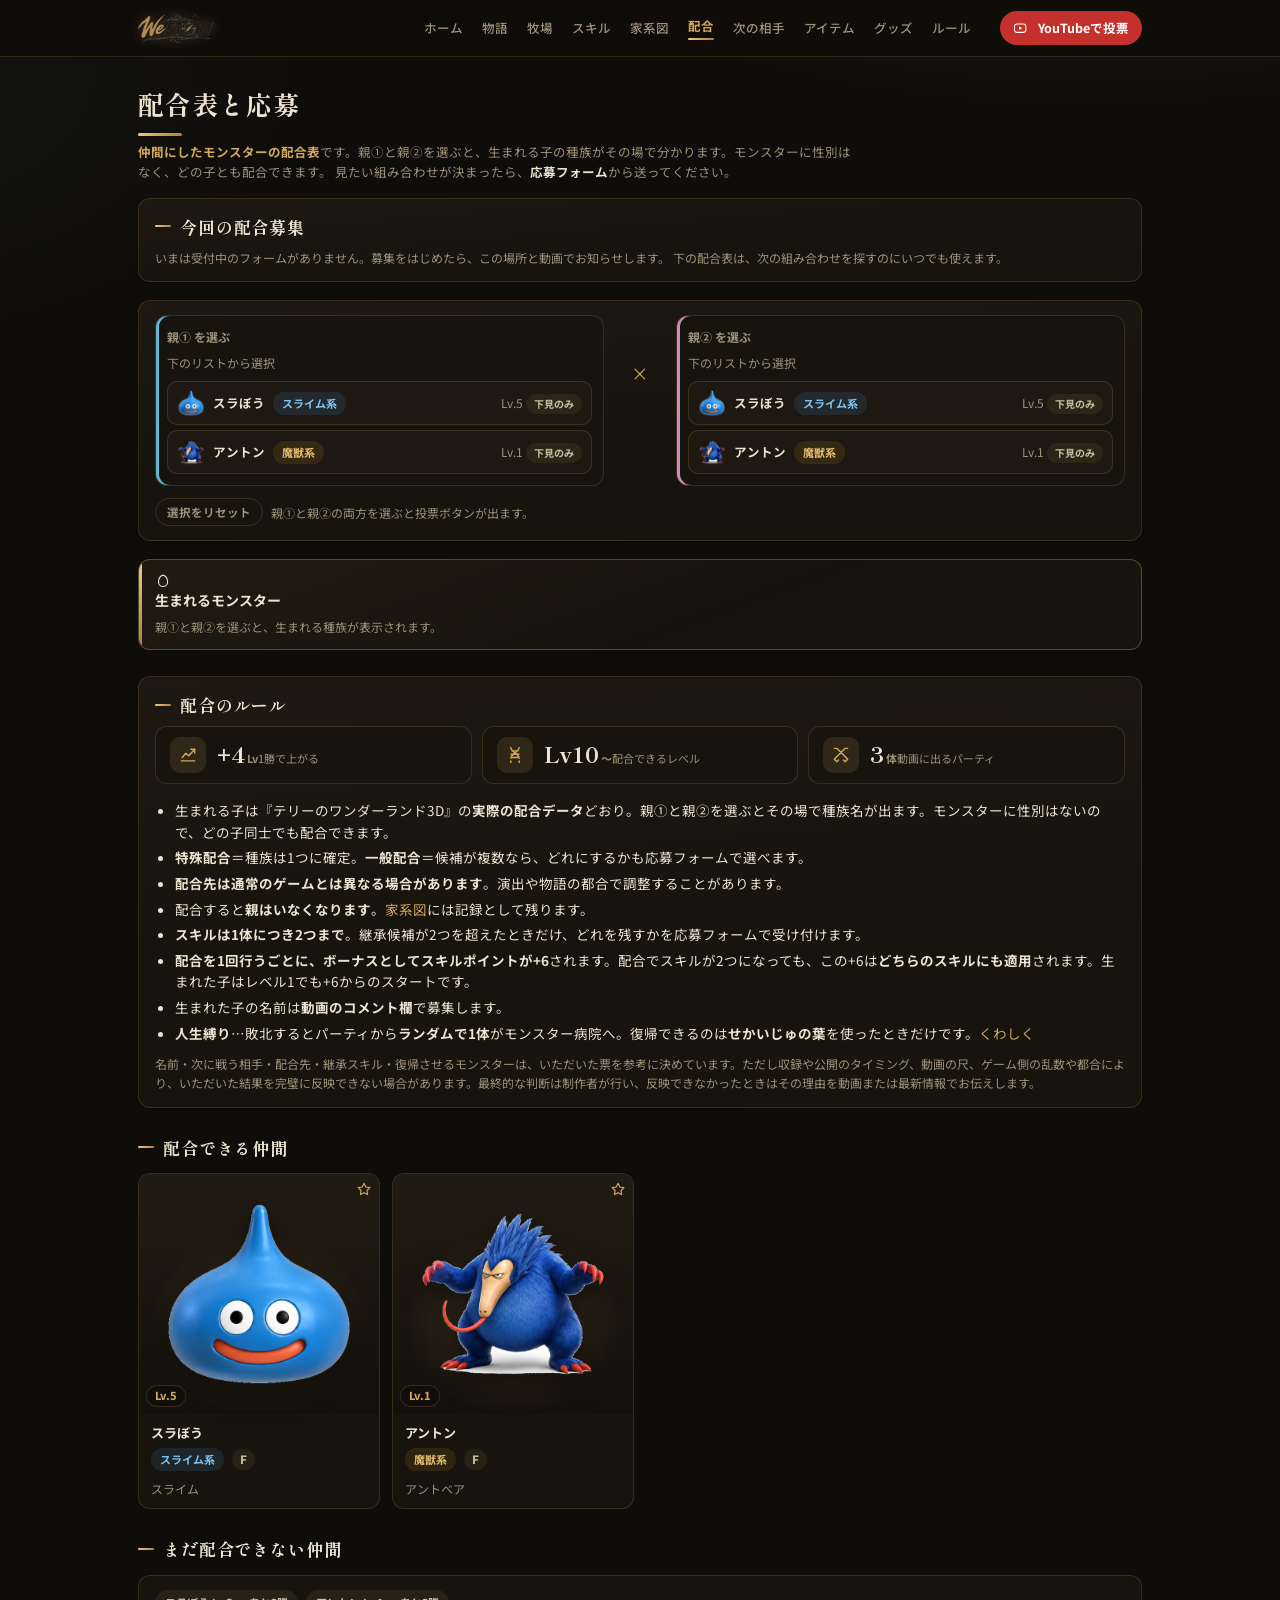
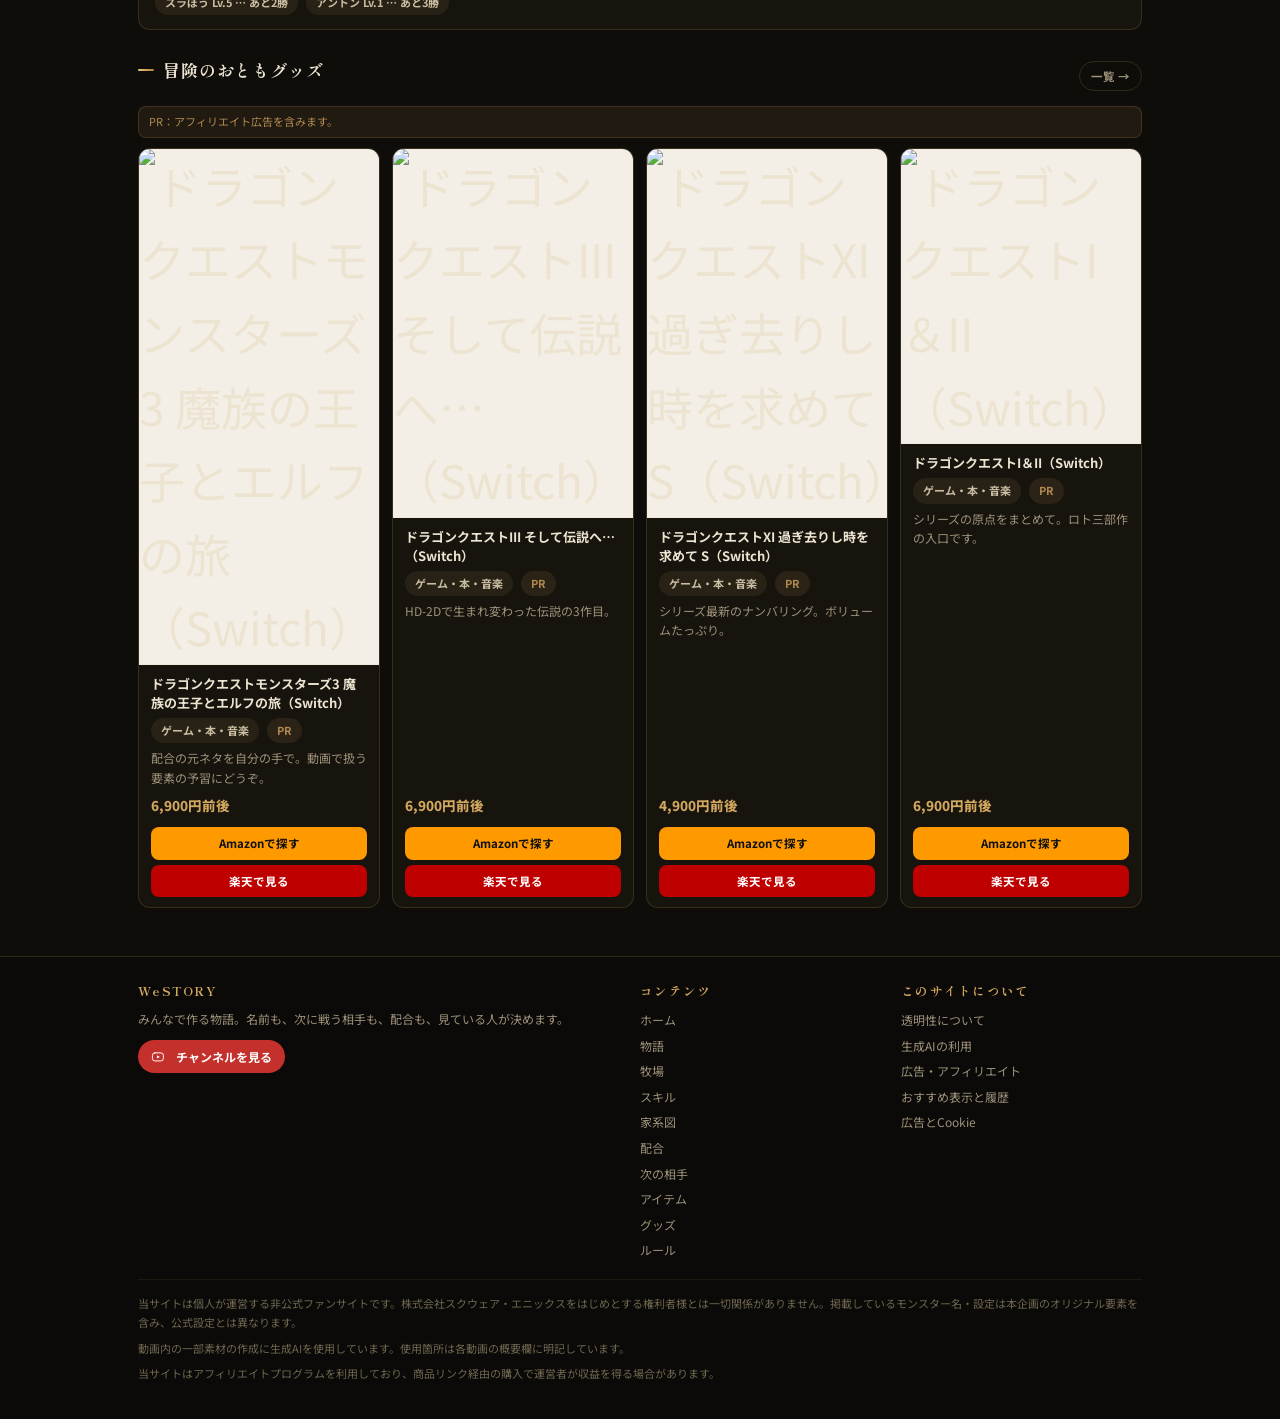
==== commit 2c397630: "3話(告知板)を掲載: スラぼう/アントベア/アントンの決定を告知、スキル制度をレベル=SP+配合ボーナス+6に改定しスキル欄に習得状況を可視化" ====
--- a/breed.html
+++ b/breed.html
@@ -18,7 +18,7 @@
 <link rel="apple-touch-icon" href="assets/brand/apple-touch-icon.png">
 <meta name="theme-color" content="#b08850">
 <!-- seo:end -->
-<link rel="stylesheet" href="assets/css/style.css?v=20260904141031">
+<link rel="stylesheet" href="assets/css/style.css?v=20260905120546">
 </head>
 <body>
 <div class="wrap">
@@ -68,6 +68,7 @@
         <li><b>配合先は通常のゲームとは異なる場合があります</b>。演出や物語の都合で調整することがあります。</li>
         <li>配合すると<b>親はいなくなります</b>。<a href="tree.html">家系図</a>には記録として残ります。</li>
         <li><b>スキルは1体につき2つまで</b>。継承候補が2つを超えたときだけ、どれを残すかを応募フォームで受け付けます。</li>
+        <li id="spBonusLi"></li>
         <li>生まれた子の名前は<b>動画のコメント欄</b>で募集します。</li>
         <li><b>人生縛り</b>…敗北するとパーティから<b>ランダムで1体</b>が<span id="hospLabel"></span>へ。復帰できるのは<b>せかいじゅの葉</b>を使ったときだけです。<a href="rules.html#hospital">くわしく</a></li>
       </ul>
@@ -93,14 +94,14 @@
 
 </div>
 
-<script src="data/site.js?v=20260904141031"></script>
-<script src="data/monsters.js?v=20260904141031"></script>
-<script src="data/teri.js?v=20260904141031"></script>
-<script src="data/episodes.js?v=20260904141031"></script>
-<script src="data/goods.js?v=20260904141031"></script>
-<script src="data/news.js?v=20260904141031"></script>
-<script src="data/story.js?v=20260904141031"></script>
-<script src="assets/js/app.js?v=20260904141031"></script>
+<script src="data/site.js?v=20260905120546"></script>
+<script src="data/monsters.js?v=20260905120546"></script>
+<script src="data/teri.js?v=20260905120546"></script>
+<script src="data/episodes.js?v=20260905120546"></script>
+<script src="data/goods.js?v=20260905120546"></script>
+<script src="data/news.js?v=20260905120546"></script>
+<script src="data/story.js?v=20260905120546"></script>
+<script src="assets/js/app.js?v=20260905120546"></script>
 <script>
 var fatherId='', motherId='';
 var breedEp=null;
@@ -244,6 +245,7 @@
   App.$('#minLv').textContent=S.rules.breedMinLevel;
   App.$('#pSize').textContent=App.partySize();
   App.$('#hospLabel').textContent=(S.hospital&&S.hospital.label)||'モンスター病院';
+  App.$('#spBonusLi').innerHTML=(S.skillPoint||{}).breedNote||'';
   App.$('#pollNotice').textContent=S.pollNotice||'';
 
   breedEp=App.EPISODES.filter(function(e){return App.hasVote(e,'breed')&&e.voteStatus==='受付中'})
--- a/assets/css/style.css
+++ b/assets/css/style.css
@@ -335,6 +335,16 @@
 }
 .tech .nm{font-weight:700;color:var(--txt)}
 .tech .ef{grid-column:2;color:var(--muted);font-size:12.5px;line-height:1.55}
+/* モンスター詳細のスキル欄：いまのSP（レベル＋配合ボーナス）で覚えているところまでを光らせる */
+.techs.mine .tech{opacity:.5}
+.techs.mine .tech .sp{background:var(--line);color:var(--muted)}
+.techs.mine .tech.on{opacity:1;background:rgba(176,136,80,.10)}
+.techs.mine .tech.on .sp{background:var(--grad);color:var(--ink)}
+.techs.mine .tech.on .nm{color:var(--gold)}
+.techs.mine .got{
+  display:inline-block;font-size:10.5px;font-weight:800;color:var(--ink);
+  background:var(--grad);border-radius:999px;padding:1px 8px;margin-left:8px;vertical-align:1.5px
+}
 .limits{display:grid;grid-template-columns:64px 1fr 52px;gap:7px 10px;align-items:center;margin:0}
 .limits .k{color:var(--muted);font-size:12.5px}
 .limits .v{text-align:right;font-weight:800;font-size:12.5px;color:var(--txt)}
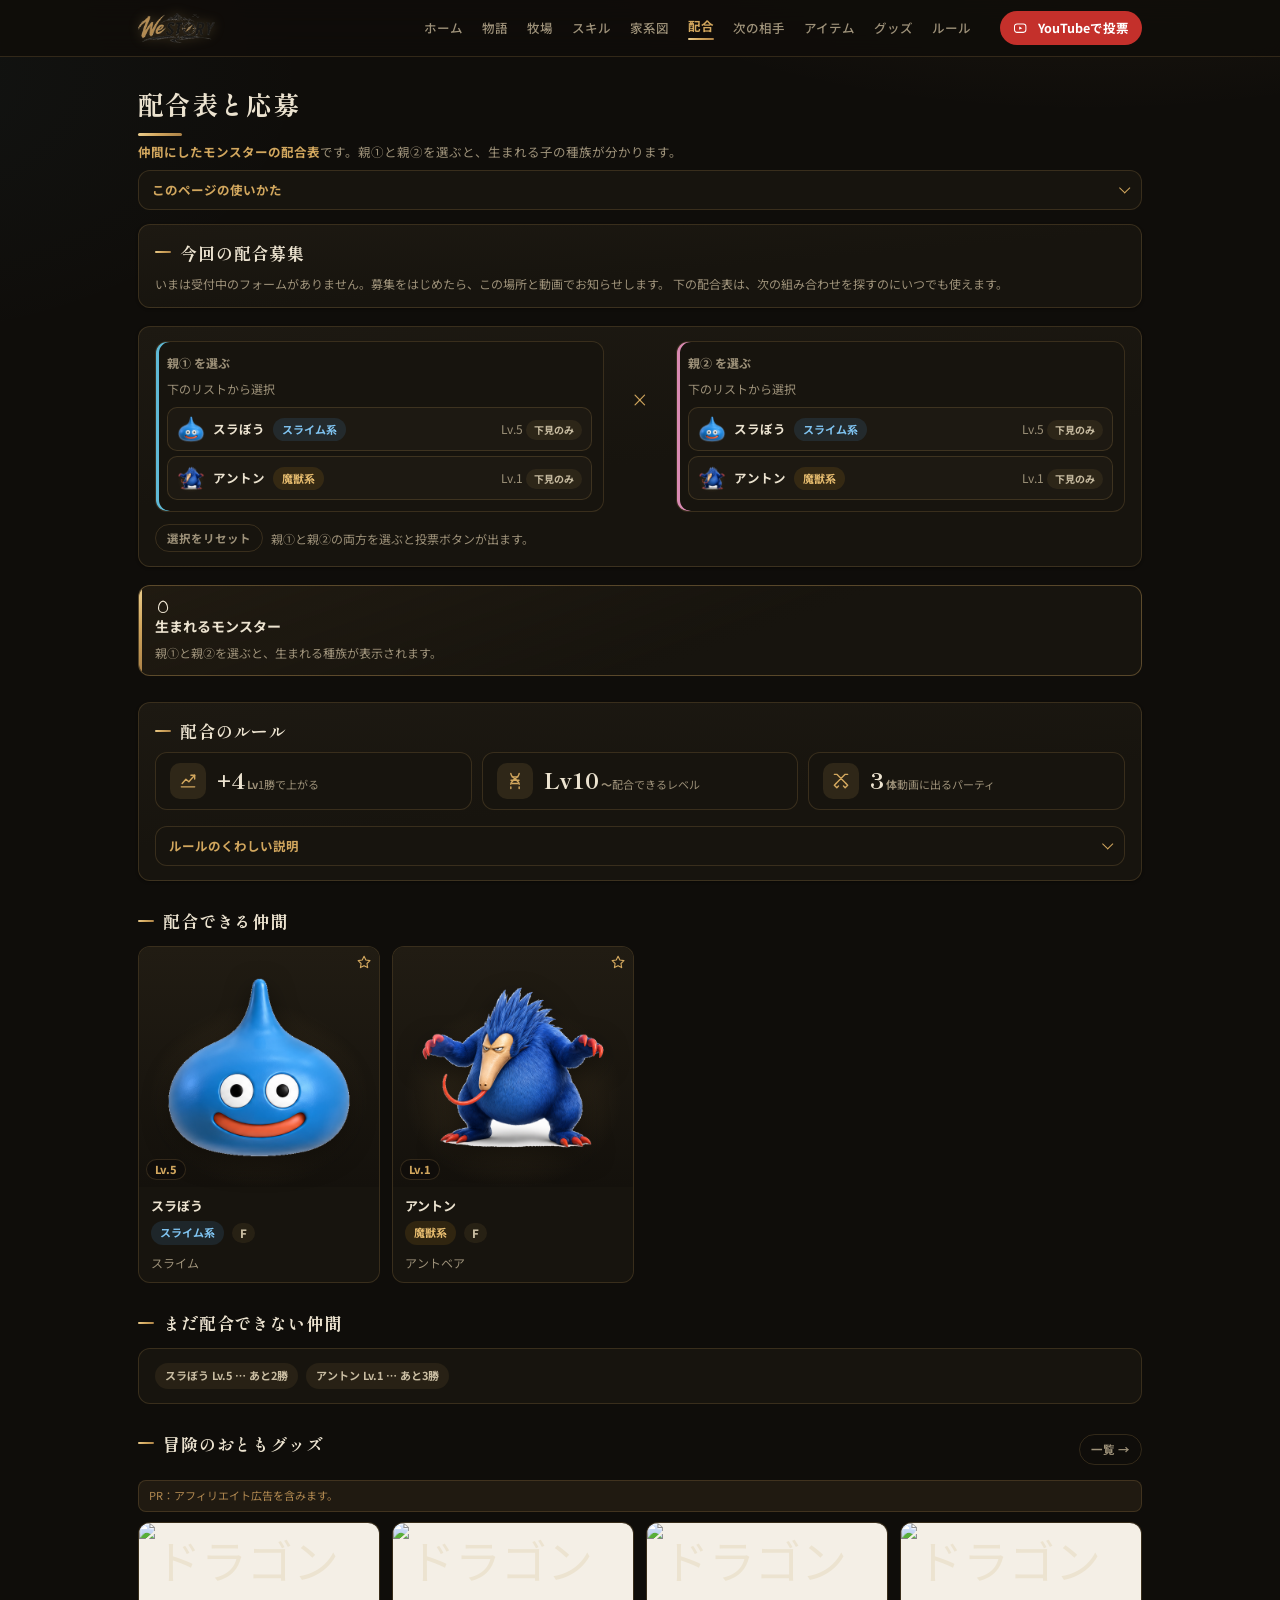
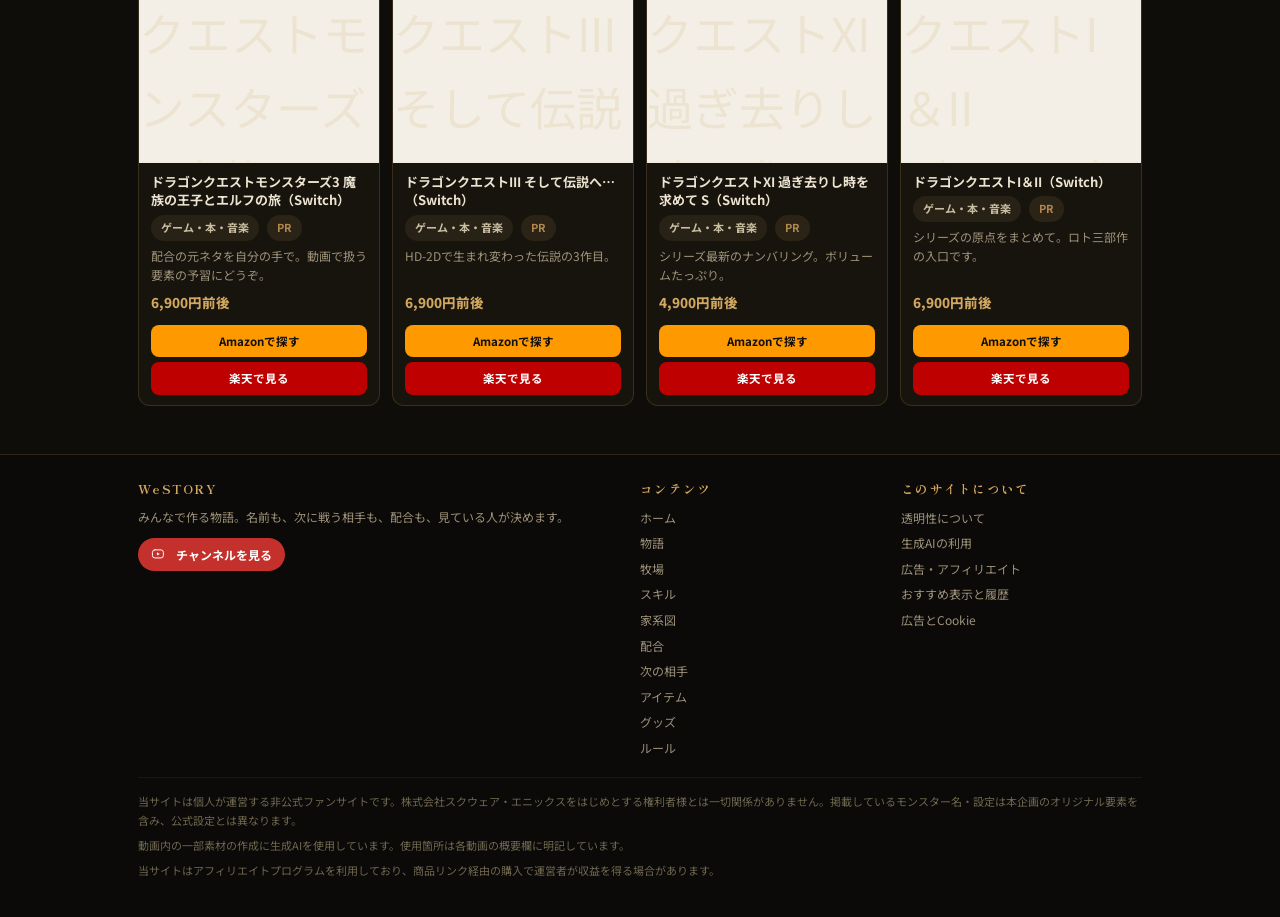
==== commit 997be8f1: "3話(EP003)の動画IDと実タイトルを掲載、スマホ表示を横並び優先に整理 - EP003 に youtubeId uHSOkXTXT94 と YouTube から実取得した実タイトルを設定 - パ" ====
--- a/breed.html
+++ b/breed.html
@@ -18,16 +18,22 @@
 <link rel="apple-touch-icon" href="assets/brand/apple-touch-icon.png">
 <meta name="theme-color" content="#b08850">
 <!-- seo:end -->
-<link rel="stylesheet" href="assets/css/style.css?v=20260905120546">
+<link rel="stylesheet" href="assets/css/style.css?v=20260905131743">
 </head>
 <body>
 <div class="wrap">
 
   <h1 class="page">配合表と応募</h1>
-  <p class="lead">
-    <b style="color:var(--gold)">仲間にしたモンスターの配合表</b>です。親①と親②を選ぶと、生まれる子の種族がその場で分かります。モンスターに性別はなく、どの子とも配合できます。
-    見たい組み合わせが決まったら、<b>応募フォーム</b>から送ってください。
+  <p class="lead" style="margin-bottom:8px">
+    <b style="color:var(--gold)">仲間にしたモンスターの配合表</b>です。親①と親②を選ぶと、生まれる子の種族が分かります。
   </p>
+  <!-- ★2026-09-05 長い説明はたたむ（ルールページはたたまない） -->
+  <details class="fold">
+    <summary>このページの使いかた</summary>
+    <div class="fold-body">
+      <p>モンスターに性別はなく、どの子とも配合できます。見たい組み合わせが決まったら、<b>応募フォーム</b>から送ってください。</p>
+    </div>
+  </details>
 
   <!-- 今回の配合募集 -->
   <div class="panel" id="joinPanel" style="margin-bottom:18px"></div>
@@ -62,6 +68,10 @@
         <div class="stat"><span class="ic" data-ic="breed"></span><span><span class="v">Lv<span id="minLv"></span><small>〜</small></span><span class="k">配合できるレベル</span></span></div>
         <div class="stat"><span class="ic" data-ic="battle"></span><span><span class="v"><span id="pSize"></span><small>体</small></span><span class="k">動画に出るパーティ</span></span></div>
       </div>
+      <!-- ★2026-09-05 一番上の図（3つの数字）は出したまま、細かい説明だけたたむ -->
+      <details class="fold" style="margin-bottom:0">
+      <summary>ルールのくわしい説明</summary>
+      <div class="fold-body">
       <ul style="margin:0;padding-left:20px">
         <li>生まれる子は『テリーのワンダーランド3D』の<b>実際の配合データ</b>どおり。親①と親②を選ぶとその場で種族名が出ます。モンスターに性別はないので、どの子同士でも配合できます。</li>
         <li><b>特殊配合</b>＝種族は1つに確定。<b>一般配合</b>＝候補が複数なら、どれにするかも応募フォームで選べます。</li>
@@ -73,6 +83,8 @@
         <li><b>人生縛り</b>…敗北するとパーティから<b>ランダムで1体</b>が<span id="hospLabel"></span>へ。復帰できるのは<b>せかいじゅの葉</b>を使ったときだけです。<a href="rules.html#hospital">くわしく</a></li>
       </ul>
       <p class="small muted" style="margin:10px 0 0" id="pollNotice"></p>
+      </div>
+      </details>
     </div>
   </section>
 
@@ -94,14 +106,17 @@
 
 </div>
 
-<script src="data/site.js?v=20260905120546"></script>
-<script src="data/monsters.js?v=20260905120546"></script>
-<script src="data/teri.js?v=20260905120546"></script>
-<script src="data/episodes.js?v=20260905120546"></script>
-<script src="data/goods.js?v=20260905120546"></script>
-<script src="data/news.js?v=20260905120546"></script>
-<script src="data/story.js?v=20260905120546"></script>
-<script src="assets/js/app.js?v=20260905120546"></script>
+<script src="data/site.js?v=20260905131743"></script>
+<script src="data/monsters.js?v=20260905131743"></script>
+<script src="data/teri.js?v=20260905131743"></script>
+<!-- ★2026-09-05 追加: 生まれる候補の「保有スキル」を出すのに種族図鑑とスキル表が要る -->
+<script src="data/mondex.js?v=20260905131743"></script>
+<script src="data/skills.js?v=20260905131743"></script>
+<script src="data/episodes.js?v=20260905131743"></script>
+<script src="data/goods.js?v=20260905131743"></script>
+<script src="data/news.js?v=20260905131743"></script>
+<script src="data/story.js?v=20260905131743"></script>
+<script src="assets/js/app.js?v=20260905131743"></script>
 <script>
 var fatherId='', motherId='';
 var breedEp=null;
@@ -139,30 +154,100 @@
 }
 
 // 生まれる子どもの表示（テリーのワンダーランド3D の実データ）
+// ★2026-09-05 画像を大きくして横並びのカードにし、押すと保有スキルが開くようにした。
+var openChild='';   // いま開いている候補の種族名
+
+// 生まれた子が「レベル1のとき」に持っているスキルポイント。
+// site.js の skillPoint（自分のレベル＝SP／配合1回ごとに+breedBonus）どおりに計算する。
+// 配合回数＝生まれる子の世代-1＝max(親①の世代, 親②の世代)。
+function childStartSp(f,mo){
+  var c=App.SITE.skillPoint||{};
+  var breeds=Math.max(App.generationOf(f),App.generationOf(mo));
+  return 1*(c.perLevel||1)+breeds*(c.breedBonus||0);
+}
+
+function childCard(t,kind){
+  var esc=App.esc;
+  var dex=App.dexByName(t.n)||{};
+  var sk=(dex.skills||[]);
+  return '<div class="childc'+(kind==='sp'?' sp':'')+(openChild===t.n?' on':'')+
+      '" data-child="'+esc(t.n)+'" role="button" tabindex="0">'+
+    '<span class="pic">'+App.monImgTag(t.n,'')+'</span>'+
+    '<span class="nm">'+esc(t.n)+'</span>'+
+    '<span class="tags"><span class="fam '+esc(t.f)+'">'+esc(t.f)+'</span>'+
+      '<span class="rank '+esc(t.r)+'">'+esc(t.r)+'</span>'+
+      '<span class="badge sm">位階'+esc(t.i)+'</span>'+
+      (t.via?'<span class="via">'+esc(t.via.join('／'))+'</span>':'')+'</span>'+
+    '<span class="skl">'+(sk.length?esc(sk.join('・')):'<span class="muted">スキル未登録</span>')+'</span>'+
+    '<span class="open">'+(openChild===t.n?'▲ スキルを閉じる':'▼ 保有スキルを見る')+'</span>'+
+  '</div>';
+}
+
+// 押された候補の保有スキル（テリーのワンダーランド3D の実データ）を開く。
+// 生まれた時点の SP と照らして「もう覚えている特技」に印を付ける。
+function childSkillHtml(name,startSp){
+  var esc=App.esc, dex=App.dexByName(name);
+  if(!dex) return '<div class="panel soft child-skill"><div class="empty">'+esc(name)+' の種族データがありません。</div></div>';
+  var skills=(dex.skills||[]).map(function(n){
+    return Object.assign({name:n},App.skillInfo(n)||{techs:[],mons:[]});
+  });
+  if(!skills.length){
+    return '<div class="panel soft child-skill">'+
+      '<h4 style="margin:0">'+esc(name)+' の保有スキル</h4>'+
+      '<p class="small muted" style="margin:6px 0 0">この種族のスキルは登録されていません。</p></div>';
+  }
+  var body=skills.map(function(s){
+    var sorted=(s.techs||[]).slice().sort(function(a,b){return (a.sp||0)-(b.sp||0)});
+    var learned=sorted.filter(function(t){return (t.sp||0)<=startSp}).length;
+    var maxSp=sorted.reduce(function(n,t){return Math.max(n,t.sp||0)},0);
+    var pct=maxSp?Math.min(100,Math.round(Math.min(startSp,maxSp)/maxSp*100)):0;
+    var next=sorted.filter(function(t){return (t.sp||0)>startSp})[0];
+    return '<div style="margin-top:10px">'+
+      '<div class="row" style="justify-content:space-between;align-items:baseline">'+
+        '<b class="dot" style="font-size:16px">'+esc(s.name)+'</b>'+
+        '<a class="small" href="skills.html?s='+encodeURIComponent(s.name)+'">くわしく →</a>'+
+      '</div>'+
+      '<div class="row" style="gap:10px;margin:6px 0 4px;align-items:center">'+
+        '<span class="small">生まれた時点で <b style="color:var(--gold)">'+learned+'</b>／'+sorted.length+'個</span>'+
+        '<div class="bar" style="flex:1"><i style="width:'+pct+'%"></i></div>'+
+      '</div>'+
+      '<p class="small muted" style="margin:0 0 6px">'+
+        (next?'つぎはSP'+esc(next.sp||0)+'で「'+esc(next.t)+'」。':'この時点ですべて覚えています。')+'</p>'+
+      (sorted.length
+        ? '<div class="techs mine">'+sorted.map(function(t){
+            var on=(t.sp||0)<=startSp;
+            return '<div class="tech'+(on?' on':'')+'"><span class="sp">'+esc(t.sp||0)+'</span>'+
+              '<span class="nm">'+esc(t.t)+(on?'<span class="got">習得ずみ</span>':'')+'</span>'+
+              (t.e?'<span class="ef">'+esc(t.e)+'</span>':'')+'</div>';
+          }).join('')+'</div>'
+        : '<div class="empty">覚える特技のデータがありません。</div>')+
+    '</div>';
+  }).join('');
+  return '<div class="panel soft child-skill">'+
+    '<div class="spread"><h4 style="margin:0">'+esc(name)+' の保有スキル</h4>'+
+      '<span class="badge gold">生まれた時点 SP '+esc(startSp)+'</span></div>'+
+    '<p class="small muted" style="margin:6px 0 0">自分のレベル＝SP。レベル1でも配合ぶんの'+
+      '＋'+esc((App.SITE.skillPoint||{}).breedBonus||0)+'が最初から入ります'+
+      ((App.SITE.skillPoint||{}).maxSkills>1?'（SPは2つのスキルどちらにも同じだけ効きます）':'')+'。</p>'+
+    body+'</div>';
+}
+
 function childHtml(f,mo){
   var esc=App.esc, r=App.breedResult(f,mo);
   if(!r.ok) return '<p class="small muted" style="margin:0">この2体は配合データに登録がありません。</p>';
-  function chip(t,kind){
-    // 種族名から直接画像を引く（仲間になっていない種族でも必ず画像を出す。無ければ系統画像）
-    return '<span class="child-chip'+(kind==='sp'?' sp':'')+'">'+
-      '<span class="mon-ico">'+App.monImgTag(t.n,'')+'</span>'+
-      '<b>'+esc(t.n)+'</b><span class="fam '+esc(t.f)+'">'+esc(t.f)+'</span>'+
-      '<span class="rank '+esc(t.r)+'">'+esc(t.r)+'</span>'+
-      '<span class="muted small">位階'+esc(t.i)+'</span>'+
-      (t.via?'<span class="via">'+esc(t.via.join('／'))+'</span>':'')+'</span>';
-  }
-  var h='';
-  if(r.special4.length){
-    // 4体配合＝親①と親②それぞれの親（＝この子の祖父母4体）まで指定される、いちばん強い配合。
-    h+='<div class="child-box"><div class="row small"><span class="badge gold">4体配合</span>'+
-      '<span class="muted">親①と親②の親（祖父母4体）がそろっているので生まれます</span></div>'+
-      '<div class="row" style="margin-top:6px">'+r.special4.map(function(t){return chip(t,'sp')}).join('')+'</div></div>';
-  }
-  if(r.special.length){
-    h+='<div class="child-box"><div class="row small"><span class="badge gold">特殊配合</span>'+
-      '<span class="muted">この組み合わせでしか生まれない種族です</span></div>'+
-      '<div class="row" style="margin-top:6px">'+r.special.map(function(t){return chip(t,'sp')}).join('')+'</div></div>';
-  }
+  var found=false, h='';
+  function box(badge,note,list,kind){
+    if(!list.length) return '';
+    list.forEach(function(t){ if(t.n===openChild) found=true; });
+    return '<div class="child-box"><div class="row small">'+badge+
+      '<span class="muted">'+esc(note)+'</span></div>'+
+      '<div class="childs">'+list.map(function(t){return childCard(t,kind)}).join('')+'</div></div>';
+  }
+  // 4体配合＝親①と親②それぞれの親（＝この子の祖父母4体）まで指定される、いちばん強い配合。
+  h+=box('<span class="badge gold">4体配合</span>',
+         '親①と親②の親（祖父母4体）がそろっているので生まれます',r.special4,'sp');
+  h+=box('<span class="badge gold">特殊配合</span>',
+         'この組み合わせでしか生まれない種族です',r.special,'sp');
   if(r.general.length){
     // 一般配合は「親①の系統／親②の系統／系統配合表」の3枠から候補が出る。
     // 両親が同じ系統だと3枠が同じ系統に潰れるので候補が1体になる（原作どおりの挙動）。
@@ -170,11 +255,11 @@
     var note=r.general.length>1 ? 'この中から選べます（投票で決定）'
       : (same ? '親①と親②が同じ「'+r.a.f+'」なので、3つの枠がすべて同じ系統に重なり候補は1体です'
               : '候補は1体です');
-    h+='<div class="child-box"><div class="row small"><span class="badge cyan">一般配合（位階配合）</span>'+
-      '<span class="muted">'+esc(note)+'</span></div>'+
-      '<div class="row" style="margin-top:6px">'+r.general.map(function(t){return chip(t)}).join('')+'</div></div>';
-  }
-  if(!h) h='<p class="small muted" style="margin:0">この組み合わせから生まれる種族は見つかりませんでした。</p>';
+    h+=box('<span class="badge cyan">一般配合（位階配合）</span>',note,r.general,'');
+  }
+  if(!h) return '<p class="small muted" style="margin:0">この組み合わせから生まれる種族は見つかりませんでした。</p>';
+  h+='<p class="small muted" style="margin:0 0 8px">カードを押すと、その種族が持っているスキルと覚える特技が開きます。</p>';
+  if(openChild&&found) h+=childSkillHtml(openChild,childStartSp(f,mo));
   return h;
 }
 function pickRow(m,role){
@@ -192,9 +277,31 @@
 }
 function pick(id,role){
   if(role==='f') fatherId=id; else motherId=id;
+  openChild='';           // 親を変えたら開いていたスキル表示は閉じる
   render();
 }
-function clearPick(){ fatherId=''; motherId=''; render(); }
+function clearPick(){ fatherId=''; motherId=''; openChild=''; render(); }
+
+// 「生まれるモンスター」カードのクリック（あとから作られる要素なので委譲で受ける）
+function bindChildClick(){
+  var box=App.$('#result');
+  if(!box||box.dataset.bound) return;
+  box.dataset.bound='1';
+  box.addEventListener('click',function(ev){
+    var c=ev.target.closest('.childc');
+    if(!c) return;
+    openChild=(openChild===c.dataset.child)?'':c.dataset.child;
+    render();
+  });
+  box.addEventListener('keydown',function(ev){
+    if(ev.key!=='Enter'&&ev.key!==' ') return;
+    var c=ev.target.closest('.childc');
+    if(!c) return;
+    ev.preventDefault();
+    openChild=(openChild===c.dataset.child)?'':c.dataset.child;
+    render();
+  });
+}
 
 function slotHtml(m,role){
   if(!m) return '<p class="muted small" style="margin:0">下のリストから選択</p>';
@@ -216,12 +323,13 @@
   if(f&&mo){
     App.$('#result').innerHTML =
       '<h3>'+App.icon('egg')+'この組み合わせから生まれる子</h3>'+
-      '<div class="row" style="gap:14px;align-items:center;margin:6px 0">'+
-        '<span class="mon-ico lg">'+App.monFace(f)+'</span><b>'+esc(f.name)+'</b>'+
-        '<span class="small muted">'+esc(f.species)+'</span>'+
+      // 親は「アイコン＋名前＋種族」を1かたまりにして、狭い画面では塊ごと折り返す
+      '<div class="parent-row">'+
+        '<span class="parent-one"><span class="mon-ico lg">'+App.monFace(f)+'</span>'+
+          '<b>'+esc(f.name)+'</b><span class="sp">'+esc(f.species)+'</span></span>'+
         '<span class="dot" style="color:var(--gold);font-size:22px">×</span>'+
-        '<span class="mon-ico lg">'+App.monFace(mo)+'</span><b>'+esc(mo.name)+'</b>'+
-        '<span class="small muted">'+esc(mo.species)+'</span>'+
+        '<span class="parent-one"><span class="mon-ico lg">'+App.monFace(mo)+'</span>'+
+          '<b>'+esc(mo.name)+'</b><span class="sp">'+esc(mo.species)+'</span></span>'+
       '</div>'+
       '<h4 style="margin:10px 0 6px">生まれるモンスター</h4>'+
       childHtml(f,mo)+
@@ -237,6 +345,7 @@
   } else {
     App.$('#result').innerHTML='<h3>'+App.icon('egg')+'生まれるモンスター</h3><p class="small muted" style="margin:0">親①と親②を選ぶと、生まれる種族が表示されます。</p>';
   }
+  bindChildClick();
 }
 
 function pageInit(){
--- a/assets/css/style.css
+++ b/assets/css/style.css
@@ -1,714 +1,879 @@
-/* ============================================================
-   WeSTORY - 共通スタイル
-   「冒険の書」ダークテーマ。墨 #14110c ＋ 金 #d2a75e（ロゴの金 #B08850 系）
-   すべてのページがこの1枚でスキンされる（クラス名は旧デザインと互換）
-   ============================================================ */
-@import url('https://fonts.googleapis.com/css2?family=Shippori+Mincho+B1:wght@600;700;800&family=Noto+Sans+JP:wght@400;500;700;900&display=swap');
-
-:root{
-  --bg:#0f0d0a;
-  --card:#17140e;
-  --card2:#1d1912;
-  --line:rgba(210,167,94,.18);
-  --line-soft:rgba(210,167,94,.09);
-  --txt:#ece3d0;
-  --muted:#9d9179;
-  --gold:#d2a75e;
-  --gold-d:#b08850;
-  --gold-soft:rgba(210,167,94,.13);
-  --ink:#0f0d0a;
-  --red:#e0584a;
-  --green:#5fbd85;
-  --cyan:#5fb9d6;
-  --pink:#d98ab2;
-  --blue:#5fb9d6;              /* 旧クラス互換。ダークでは cyan に寄せる */
-  --blue-d:#5fb9d6;
-  --grad:linear-gradient(135deg,#eccf8f 0%,#d2a75e 45%,#a97f45 100%);
-  --serif:"Shippori Mincho B1","Hiragino Mincho ProN",serif;
-  --radius:12px;
-  --shadow:0 1px 3px rgba(0,0,0,.4);
-  --shadow-h:0 10px 30px rgba(0,0,0,.5)
-}
-
-*{box-sizing:border-box}
-html,body{margin:0;padding:0}
-html{scroll-behavior:smooth}
-body{
-  background:var(--bg);color:var(--txt);
-  background-image:
-    radial-gradient(1000px 420px at 85% -140px,rgba(210,167,94,.10),transparent 60%),
-    radial-gradient(800px 500px at -10% 8%,rgba(95,185,214,.045),transparent 55%);
-  background-attachment:fixed;
-  font-family:"Noto Sans JP","Hiragino Kaku Gothic ProN",-apple-system,BlinkMacSystemFont,sans-serif;
-  font-size:13.5px;line-height:1.6;-webkit-font-smoothing:antialiased;min-height:100vh
-}
-a{color:var(--gold);text-decoration:none}
-a:hover{color:#eccf8f}
-img{max-width:100%;display:block}
-code{background:var(--line-soft);padding:1px 6px;border-radius:5px;font-size:12.5px}
-::selection{background:rgba(210,167,94,.35)}
-.dot{font-family:inherit}
-
-/* ---------- レイアウト ---------- */
-.wrap{max-width:1040px;margin:0 auto;padding:0 18px}
-.section{margin:26px 0}
-.grid{display:grid;gap:12px}
-.g2{grid-template-columns:repeat(2,1fr)}
-.g3{grid-template-columns:repeat(3,1fr)}
-.g4{grid-template-columns:repeat(4,1fr)}
-.row{display:flex;gap:8px;flex-wrap:wrap;align-items:center}
-.spread{display:flex;justify-content:space-between;align-items:center;gap:12px;flex-wrap:wrap}
-.muted{color:var(--muted)}
-.small{font-size:12px}
-.center{text-align:center}
-.two-col{display:grid;grid-template-columns:1.35fr 1fr;gap:14px}
-@media(max-width:820px){.two-col{grid-template-columns:1fr}}
-
-/* ---------- 見出し ---------- */
-h1.page{
-  font-family:var(--serif);font-size:26px;font-weight:800;letter-spacing:.04em;
-  margin:26px 0 6px;color:var(--txt)
-}
-h1.page::after{content:"";display:block;width:44px;height:3px;margin-top:8px;background:var(--grad);border-radius:2px}
-.lead{color:var(--muted);margin:0 0 16px;font-size:12.5px;max-width:720px}
-.lead b{color:var(--txt)}
-h2.sec{
-  font-family:var(--serif);font-size:17px;font-weight:700;letter-spacing:.05em;
-  margin:0 0 12px;display:flex;align-items:center;gap:9px;color:var(--txt)
-}
-h2.sec::before{content:"";width:16px;height:2px;background:var(--grad);border-radius:2px;flex:0 0 auto}
-
-/* ---------- ヘッダー ---------- */
-header.site{
-  position:sticky;top:0;z-index:50;background:rgba(15,13,10,.88);
-  backdrop-filter:saturate(160%) blur(14px);border-bottom:1px solid var(--line)
-}
-.hd{display:flex;align-items:center;gap:12px;padding:0 18px;max-width:1040px;margin:0 auto;height:56px}
-.logo{display:flex;align-items:center;gap:9px;flex:0 0 auto;min-width:0}
-.logo img{height:30px;width:auto;display:block;filter:drop-shadow(0 0 6px rgba(210,167,94,.35))}
-.logo b{position:absolute;width:1px;height:1px;overflow:hidden;clip-path:inset(50%);white-space:nowrap}
-nav.main{display:flex;gap:1px;flex-wrap:nowrap;margin-left:auto;align-items:center;overflow-x:auto;scrollbar-width:none}
-nav.main::-webkit-scrollbar{display:none}
-nav.main a{
-  color:var(--muted);font-size:12.5px;font-weight:500;padding:7px 9px;border-radius:8px;white-space:nowrap
-}
-nav.main a:hover{color:var(--txt);background:var(--line-soft)}
-nav.main a.on{color:var(--gold);font-weight:700}
-nav.main a.on::after{content:"";display:block;height:2px;border-radius:2px;background:var(--grad);margin-top:2px}
-.yt-btn{
-  display:inline-flex;align-items:center;gap:6px;background:#c4302b;color:#fff !important;
-  font-weight:700;font-size:12.5px;padding:7px 13px;border-radius:999px;border:0;white-space:nowrap
-}
-.yt-btn:hover{background:#e0392f}
-.hd .yt-btn{flex:0 0 auto;margin-left:auto}
-.hd nav.main+.yt-btn{margin-left:8px}
-
-/* ---------- 線画アイコン ---------- */
-.ic{width:1.15em;height:1.15em;display:inline-block;vertical-align:-.22em;flex:0 0 auto}
-.ic svg,svg.ic{width:100%;height:100%;display:block}
-svg.ic{width:1.15em;height:1.15em}
-.btn .ic,.yt-btn .ic,.badge .ic,h2 .ic,h3 .ic{margin-right:.4em}
-.face .ph{display:grid;place-items:center;width:100%;height:100%;color:var(--line)}
-.face .ph .ic,.face .ph svg{width:38%;height:38%}
-
-/* ---------- パネル ---------- */
-.panel{
-  background:linear-gradient(175deg,var(--card2) 0%,var(--card) 55%);
-  border:1px solid var(--line);border-radius:var(--radius);padding:14px 16px;box-shadow:var(--shadow)
-}
-.panel.soft{box-shadow:none;background:var(--card)}
-.panel h2,.panel h3{margin:0 0 8px}
-.panel ul,.panel ol{padding-left:18px;margin:0}
-.panel li{margin:4px 0}
-.panel b{color:var(--txt)}
-
-/* ---------- ヒーロー（ホーム） ---------- */
-.hero{
-  position:relative;display:grid;grid-template-columns:1.25fr .9fr;gap:26px;align-items:center;
-  padding:30px 0 8px
-}
-.hero .kicker{
-  display:inline-flex;align-items:center;gap:8px;font-size:11.5px;font-weight:700;letter-spacing:.22em;
-  color:var(--gold);text-transform:uppercase;margin-bottom:10px
-}
-.hero .kicker::before{content:"";width:26px;height:1px;background:var(--gold)}
-.hero h1{
-  font-family:var(--serif);font-size:clamp(28px,4.6vw,44px);font-weight:800;line-height:1.28;
-  letter-spacing:.03em;margin:0 0 12px;
-  background:linear-gradient(180deg,#f4ead2 30%,#d2a75e 110%);
-  -webkit-background-clip:text;background-clip:text;color:transparent
-}
-.hero .sub{color:var(--muted);font-size:13px;margin:0 0 16px;max-width:460px}
-.hero .cta{display:flex;gap:10px;flex-wrap:wrap;align-items:center;margin-bottom:16px}
-.hero-stats{display:flex;gap:0;border:1px solid var(--line);border-radius:12px;overflow:hidden;background:var(--card);width:fit-content}
-.hero-stats span{padding:8px 18px;text-align:center;border-left:1px solid var(--line-soft)}
-.hero-stats span:first-child{border-left:0}
-.hero-stats b{display:block;font-family:var(--serif);font-size:20px;font-weight:800;color:var(--gold);line-height:1.2}
-.hero-stats i{font-style:normal;font-size:10.5px;color:var(--muted);letter-spacing:.08em}
-.hero-video{position:relative}
-.hero-video .frame{
-  position:relative;border-radius:18px;overflow:hidden;border:1px solid var(--line);
-  box-shadow:0 20px 50px rgba(0,0,0,.55),0 0 40px rgba(210,167,94,.08);
-  background:#000;max-width:300px;margin:0 auto
-}
-.hero-video .tag{
-  position:absolute;top:-11px;left:50%;transform:translateX(-50%);z-index:2;
-  background:var(--grad);color:var(--ink);font-size:11px;font-weight:900;letter-spacing:.08em;
-  padding:3px 14px;border-radius:999px;white-space:nowrap
-}
-@media(max-width:860px){
-  .hero{grid-template-columns:1fr;gap:20px;padding-top:22px}
-  .hero-video .frame{max-width:250px}
-}
-
-/* 参加ステータスの帯 */
-.live-bar{
-  display:flex;gap:8px;flex-wrap:wrap;align-items:center;
-  border:1px solid rgba(224,88,74,.35);background:rgba(224,88,74,.07);
-  border-radius:999px;padding:7px 14px;margin:14px 0 0;width:fit-content
-}
-.live-bar .pulse{
-  width:8px;height:8px;border-radius:50%;background:var(--red);flex:0 0 auto;
-  box-shadow:0 0 0 0 rgba(224,88,74,.6);animation:pulse 1.6s infinite
-}
-@keyframes pulse{70%{box-shadow:0 0 0 7px rgba(224,88,74,0)}100%{box-shadow:0 0 0 0 rgba(224,88,74,0)}}
-.live-bar b{font-size:12.5px;color:#f0b3ab}
-.live-bar a{font-size:12px;font-weight:700}
-
-/* ---------- ボタン ---------- */
-.btn{
-  display:inline-flex;align-items:center;gap:6px;cursor:pointer;background:var(--line-soft);color:var(--txt);
-  border:1px solid var(--line);border-radius:999px;padding:8px 16px;font-family:inherit;font-size:12.5px;font-weight:700;
-  transition:background .15s,border-color .15s,transform .15s
-}
-.btn:hover{background:var(--gold-soft);border-color:var(--gold);color:#f2e6c9;transform:translateY(-1px)}
-.btn.gold{background:var(--grad);color:var(--ink);border-color:transparent;box-shadow:0 3px 14px rgba(210,167,94,.25)}
-.btn.gold:hover{filter:brightness(1.08);color:var(--ink)}
-.btn.ghost{background:transparent;border:1px solid var(--line);color:var(--muted)}
-.btn.ghost:hover{color:var(--gold);border-color:var(--gold)}
-.btn.sm{padding:5px 11px;font-size:11.5px}
-.btn:disabled,.btn.off{opacity:.4;pointer-events:none}
-
-/* ---------- バッジ ---------- */
-.badge{
-  display:inline-flex;align-items:center;gap:4px;font-size:11px;font-weight:700;padding:3px 9px;border-radius:999px;
-  background:var(--line-soft);color:#c9bda2;white-space:nowrap;border:1px solid transparent
-}
-a.badge:hover{border-color:var(--gold);color:var(--gold)}
-.badge > *{color:inherit}
-.badge .muted{color:inherit;opacity:.75}
-.badge.sm{font-size:10px;padding:1px 7px}
-.badge.gold{background:var(--gold-soft);color:var(--gold);border-color:rgba(210,167,94,.35)}
-.badge.live{background:rgba(224,88,74,.15);color:#f0968a;border-color:rgba(224,88,74,.4)}
-.badge.cyan{background:rgba(95,185,214,.12);color:var(--cyan);border-color:rgba(95,185,214,.3)}
-.badge.green{background:rgba(95,189,133,.12);color:var(--green);border-color:rgba(95,189,133,.3)}
-.badge.pink{background:rgba(217,138,178,.12);color:var(--pink);border-color:rgba(217,138,178,.3)}
-.badge.ad{background:rgba(210,167,94,.1);color:var(--gold-d)}
-
-.fam{font-size:11px;font-weight:700;padding:2px 8px;border-radius:999px;border:1px solid transparent}
-.fam.スライム系{color:#7fc3f0;background:rgba(75,150,210,.14)}
-.fam.ドラゴン系{color:#f09a78;background:rgba(220,95,50,.14)}
-.fam.魔獣系{color:#e5bb6e;background:rgba(200,140,30,.14)}
-.fam.けもの系{color:#e5bb6e;background:rgba(200,140,30,.14)}
-.fam.物質系{color:#aeb9c9;background:rgba(130,150,175,.14)}
-.fam.悪魔系{color:#c79bee;background:rgba(150,80,220,.14)}
-.fam.ゾンビ系{color:#79cf9f;background:rgba(40,160,95,.14)}
-.fam.自然系{color:#a8d57f;background:rgba(110,170,55,.14)}
-.fam.怪人系{color:#ef93ac;background:rgba(215,60,105,.14)}
-.fam.？？？系{color:#ef93ac;background:rgba(215,60,105,.14)}
-
-.rank{font-weight:800;font-size:11.5px;padding:1px 8px;border-radius:999px;background:var(--line-soft);color:#c9bda2}
-.rank.SS{background:linear-gradient(135deg,#8b5cf6,#ec4899);color:#fff}
-.rank.S{background:var(--grad);color:var(--ink)}
-.rank.A{background:rgba(210,167,94,.18);color:var(--gold)}
-.rank.B{background:rgba(95,185,214,.14);color:var(--cyan)}
-
-/* ---------- 投票の参加方法 / 配合の子ども ---------- */
-.howto{margin:0;padding-left:18px;display:flex;flex-direction:column;gap:6px;font-size:13px;line-height:1.65}
-.howto b{color:var(--gold)}
-.child-box{border:1px solid var(--line);border-radius:12px;padding:9px 11px;margin:0 0 8px;background:var(--card)}
-.child-chip{
-  display:inline-flex;align-items:center;gap:7px;padding:6px 11px;border-radius:999px;
-  border:1px solid var(--line);background:var(--card2);font-size:13px
-}
-.child-chip b{font-size:14px;color:var(--txt)}
-.child-chip.sp{border-color:rgba(210,167,94,.5);background:var(--gold-soft);box-shadow:0 0 14px rgba(210,167,94,.12)}
-.child-chip.sp b{color:var(--gold)}
-.child-chip .mon-ico{width:32px;height:32px;margin-left:-4px}
-.child-chip .via{font-size:10.5px;color:var(--muted);background:var(--card);border:1px solid var(--line);border-radius:999px;padding:1px 7px}
-
-/* ---------- カード ---------- */
-.card{
-  background:var(--card);border:1px solid var(--line);border-radius:var(--radius);overflow:hidden;
-  display:flex;flex-direction:column;transition:box-shadow .2s ease,transform .2s ease,border-color .2s ease
-}
-.card:hover{box-shadow:var(--shadow-h);transform:translateY(-3px);border-color:rgba(210,167,94,.45)}
-.card .body{padding:10px 12px;display:flex;flex-direction:column;gap:5px;flex:1}
-.card .title{font-weight:700;font-size:13px;line-height:1.45;margin:0;color:var(--txt)}
-.card .foot{margin-top:auto;padding-top:3px;display:flex;gap:8px;align-items:center;flex-wrap:wrap}
-
-.thumb{aspect-ratio:1/1;background:#0a0908;display:grid;place-items:center;font-size:40px;position:relative}
-.thumb img{width:100%;height:100%;object-fit:cover}
-.thumb .play{position:absolute;inset:0;display:grid;place-items:center;background:rgba(0,0,0,.3);opacity:0;transition:opacity .18s}
-.card:hover .thumb .play{opacity:1}
-.thumb .play span{
-  width:44px;height:44px;border-radius:50%;background:var(--grad);color:var(--ink);
-  display:grid;place-items:center;font-size:15px
-}
-
-/* モンスターカード：暗い台座＋金のリム光 */
-.mcard .face{
-  aspect-ratio:1/1;display:grid;place-items:center;font-size:52px;position:relative;
-  background:
-    radial-gradient(65% 55% at 50% 62%,rgba(210,167,94,.20),transparent 70%),
-    linear-gradient(180deg,#211c13 0%,#14110c 100%)
-}
-.mcard .face img{width:100%;height:100%;object-fit:contain;padding:8%;filter:drop-shadow(0 8px 12px rgba(0,0,0,.5))}
-.mcard .lv{
-  position:absolute;left:7px;bottom:7px;font-size:11px;font-weight:800;color:var(--gold);
-  background:rgba(15,13,10,.8);border:1px solid var(--line);border-radius:999px;padding:1px 8px
-}
-.mcard .gen{position:absolute;right:7px;top:7px;font-size:14px;color:var(--gold)}
-
-/* グッズカード */
-.gcard .face{aspect-ratio:1/1;display:grid;place-items:center;font-size:46px;background:#f4efe6;border-bottom:1px solid var(--line-soft)}
-.gcard .face img{width:100%;height:100%;object-fit:contain}
-.gcard .price{font-weight:800;font-size:13.5px;color:var(--gold)}
-.shop-links{display:grid;gap:5px;margin-top:6px}
-.shop-links a{
-  display:flex;align-items:center;justify-content:center;gap:6px;font-size:11.5px;font-weight:700;
-  padding:7px;border-radius:8px
-}
-.shop-links a:hover{filter:brightness(1.08)}
-.sl-amazon{background:#ff9900;color:#111 !important}
-.sl-rakuten{background:#bf0000;color:#fff !important}
-.sl-yahoo{background:#ff0033;color:#fff !important}
-
-/* ---------- タイムライン ---------- */
-.tl{display:flex;flex-direction:column;gap:10px}
-.tl-item{
-  display:flex;gap:12px;padding:11px 14px;border:1px solid var(--line);border-radius:var(--radius);
-  background:var(--card);align-items:flex-start
-}
-.tl-date{font-size:11.5px;color:var(--muted);flex:0 0 76px;padding-top:2px}
-.tl-body{flex:1;min-width:0}
-.tl-body h3{margin:0 0 3px;font-size:13.5px;font-weight:700;color:var(--txt)}
-.tl-body p{margin:0;color:#c9bda2;font-size:12.5px}
-
-/* ---------- 投票CTA ---------- */
-.vote-box{
-  border:1px solid rgba(210,167,94,.35);border-radius:var(--radius);padding:13px 16px;
-  background:linear-gradient(160deg,rgba(210,167,94,.09) 0%,var(--card) 60%);
-  position:relative;overflow:hidden
-}
-.vote-box::before{content:"";position:absolute;left:0;top:0;bottom:0;width:3px;background:var(--grad)}
-.vote-box h3{margin:0 0 5px;font-size:14px;font-weight:700;color:var(--txt)}
-.vote-code{
-  background:var(--line-soft);border-radius:8px;padding:10px 12px;color:var(--txt);font-size:12.5px;
-  word-break:break-all;user-select:all;margin:8px 0;font-family:ui-monospace,SFMono-Regular,Menlo,monospace
-}
-
-/* ---------- モンスター詳細 ---------- */
-.mhead{display:flex;gap:22px;flex-wrap:wrap;align-items:center}
-.mhead .portrait{
-  width:140px;height:140px;flex:0 0 auto;border-radius:18px;display:grid;place-items:center;font-size:66px;
-  padding:2px;background:var(--grad)
-}
-.mhead .portrait>*{
-  width:100%;height:100%;border-radius:16px;display:grid;place-items:center;object-fit:contain;padding:6px;
-  background:radial-gradient(65% 55% at 50% 62%,rgba(210,167,94,.22),transparent 72%),linear-gradient(180deg,#242017 0%,#14110c 100%)
-}
-.stat-row{display:flex;gap:8px;flex-wrap:wrap;margin:6px 0}
-.bar{height:7px;border-radius:999px;background:var(--line-soft);overflow:hidden;flex:1;min-width:150px}
-.bar i{display:block;height:100%;background:var(--grad)}
-.dl{display:grid;grid-template-columns:96px 1fr;gap:5px 12px;margin:0}
-.dl dt{color:var(--muted);font-size:12.5px}
-.dl dd{margin:0}
-.skill{border:1px solid var(--line);border-radius:10px;padding:9px 12px;background:var(--card)}
-.skill b{font-weight:700;color:var(--gold)}
-.techs{border:1px solid var(--line);border-radius:12px;background:var(--card);overflow:hidden}
-.tech{display:grid;grid-template-columns:58px 1fr;gap:2px 12px;padding:9px 13px;border-top:1px solid var(--line-soft)}
-.tech:first-child{border-top:0}
-.tech .sp{
-  align-self:start;font-size:11.5px;font-weight:800;color:var(--ink);text-align:center;
-  background:var(--grad);border-radius:999px;padding:2px 0
-}
-.tech .nm{font-weight:700;color:var(--txt)}
-.tech .ef{grid-column:2;color:var(--muted);font-size:12.5px;line-height:1.55}
-/* モンスター詳細のスキル欄：いまのSP（レベル＋配合ボーナス）で覚えているところまでを光らせる */
-.techs.mine .tech{opacity:.5}
-.techs.mine .tech .sp{background:var(--line);color:var(--muted)}
-.techs.mine .tech.on{opacity:1;background:rgba(176,136,80,.10)}
-.techs.mine .tech.on .sp{background:var(--grad);color:var(--ink)}
-.techs.mine .tech.on .nm{color:var(--gold)}
-.techs.mine .got{
-  display:inline-block;font-size:10.5px;font-weight:800;color:var(--ink);
-  background:var(--grad);border-radius:999px;padding:1px 8px;margin-left:8px;vertical-align:1.5px
-}
-.limits{display:grid;grid-template-columns:64px 1fr 52px;gap:7px 10px;align-items:center;margin:0}
-.limits .k{color:var(--muted);font-size:12.5px}
-.limits .v{text-align:right;font-weight:800;font-size:12.5px;color:var(--txt)}
-
-/* ---------- 家系図 ---------- */
-.tree-scroll{overflow:auto;padding:6px 4px 12px}
-.tree{display:flex;flex-direction:column;align-items:center;min-width:max-content;margin:0 auto}
-.tree ul{display:flex;justify-content:center;gap:22px;list-style:none;padding:24px 0 0;margin:0;position:relative}
-.tree li{position:relative;display:flex;flex-direction:column;align-items:center;padding:0 8px}
-.tree li::before{content:"";position:absolute;top:-24px;left:50%;width:1px;height:24px;background:var(--line)}
-.tree ul::before{content:"";position:absolute;top:0;left:15%;right:15%;height:1px;background:var(--line)}
-.tree ul.single::before{display:none}
-.node{
-  display:flex;flex-direction:column;align-items:center;gap:2px;padding:9px 11px;min-width:100px;
-  border:1px solid var(--line);border-radius:12px;background:var(--card);transition:border-color .15s
-}
-.node:hover{border-color:var(--gold)}
-.node.me{border-color:var(--gold);box-shadow:0 0 0 1px var(--gold),0 0 20px rgba(210,167,94,.25)}
-.node .em{
-  font-size:26px;line-height:1.1;width:44px;height:44px;display:grid;place-items:center;
-  border-radius:10px;background:radial-gradient(65% 55% at 50% 62%,rgba(210,167,94,.2),transparent 72%),#1d1912
-}
-.node .em img{width:100%;height:100%;object-fit:contain}
-.node .nm{font-size:12.5px;font-weight:700;color:var(--txt)}
-.node .sub{font-size:10.5px;color:var(--muted)}
-.node .sub.role{
-  font-size:10px;font-weight:800;color:var(--gold);letter-spacing:.05em;
-  background:var(--gold-soft);border-radius:999px;padding:1px 8px;margin-bottom:2px
-}
-.tree-legend{display:flex;gap:12px;flex-wrap:wrap;color:var(--muted);font-size:11.5px}
-
-/* ---------- 配合シミュレータ ---------- */
-.breed-grid{display:grid;grid-template-columns:1fr 52px 1fr;gap:10px;align-items:start}
-.breed-slot{border:1px solid var(--line);border-radius:12px;padding:11px;min-height:120px;background:var(--card)}
-.breed-slot.father{box-shadow:inset 3px 0 0 var(--cyan)}
-.breed-slot.mother{box-shadow:inset 3px 0 0 var(--pink)}
-.breed-slot h4{margin:0 0 7px;font-size:12px;color:var(--muted);font-weight:700}
-.breed-x{display:grid;place-items:center;font-size:22px;color:var(--gold);padding-top:40px;font-family:var(--serif)}
-.picked{display:flex;align-items:center;gap:10px}
-.picked .em{
-  font-size:32px;width:52px;height:52px;flex:0 0 auto;display:grid;place-items:center;
-  border-radius:12px;background:radial-gradient(65% 55% at 50% 62%,rgba(210,167,94,.2),transparent 72%),#1d1912
-}
-.picked .em img{width:100%;height:100%;object-fit:contain}
-.mon-ico{
-  width:28px;height:28px;flex:0 0 auto;display:grid;place-items:center;font-size:19px;
-  border-radius:8px;background:radial-gradient(65% 55% at 50% 62%,rgba(210,167,94,.18),transparent 72%),#1d1912
-}
-.mon-ico img{width:100%;height:100%;object-fit:contain}
-.mon-ico.lg{width:44px;height:44px;font-size:28px}
-.mon-ico.sm{width:19px;height:19px;font-size:13px;display:inline-grid;vertical-align:-4px}
-.badge .mon-ico.sm{margin-right:3px}
-.picklist{max-height:230px;overflow:auto;display:flex;flex-direction:column;gap:5px;margin-top:9px}
-.pick-item{
-  display:flex;align-items:center;gap:8px;padding:7px 9px;border-radius:10px;cursor:pointer;
-  border:1px solid var(--line);background:var(--card2);font-size:12.5px;color:var(--txt)
-}
-.pick-item:hover{border-color:var(--gold)}
-.pick-item.off{opacity:.35;cursor:not-allowed}
-.pick-item.sel{border-color:var(--gold);box-shadow:0 0 0 1px var(--gold);background:var(--gold-soft)}
-.pick-item b{color:var(--txt)}
-
-/* ---------- フィルタ / 入力 ---------- */
-.filters{display:flex;gap:6px;flex-wrap:wrap;margin-bottom:14px}
-.chip{
-  cursor:pointer;font-size:12px;font-weight:700;padding:5px 12px;border-radius:999px;
-  background:var(--line-soft);color:var(--muted);user-select:none;border:1px solid transparent
-}
-.chip:hover{color:var(--gold);border-color:var(--line)}
-.chip.on{background:var(--grad);color:var(--ink)}
-input.search,select.sel,input.txt,textarea.txt{
-  background:var(--card2);color:var(--txt);border:1px solid var(--line);border-radius:8px;
-  padding:8px 11px;font-family:inherit;font-size:13px;width:100%
-}
-select.sel option{background:var(--card2);color:var(--txt)}
-input.search::placeholder,input.txt::placeholder,textarea.txt::placeholder{color:var(--muted)}
-input.search:focus,select.sel:focus,input.txt:focus,textarea.txt:focus{outline:none;border-color:var(--gold)}
-textarea.txt{min-height:80px;resize:vertical}
-label.fl{display:block;font-size:11.5px;color:var(--muted);margin:8px 0 4px;font-weight:700}
-
-/* ---------- 広告表記 ---------- */
-.pr-note{
-  font-size:11px;color:var(--gold-d);background:var(--line-soft);border:1px solid var(--line);border-radius:8px;
-  padding:6px 10px;display:block;margin-bottom:10px
-}
-
-/* ---------- フッター ---------- */
-footer.site{margin-top:48px;border-top:1px solid var(--line);background:#0b0a08;padding:24px 0 36px}
-footer.site .cols{display:grid;grid-template-columns:2fr 1fr 1fr;gap:20px}
-footer.site h4{margin:0 0 8px;font-family:var(--serif);font-size:12.5px;color:var(--gold);letter-spacing:.1em;font-weight:700}
-footer.site ul{list-style:none;padding:0;margin:0;display:flex;flex-direction:column;gap:4px}
-footer.site a{color:var(--muted);font-size:12px}
-footer.site a:hover{color:var(--gold)}
-.legal{margin-top:18px;padding-top:14px;border-top:1px solid var(--line-soft);color:#6f664f;font-size:11px;line-height:1.75}
-
-/* ---------- 埋め込み ---------- */
-.embed{position:relative;aspect-ratio:16/9;border:1px solid var(--line);border-radius:var(--radius);overflow:hidden;background:#000}
-.embed.portrait{aspect-ratio:9/16}
-.embed iframe{position:absolute;inset:0;width:100%;height:100%;border:0}
-.embed .ph{position:absolute;inset:0;display:grid;place-items:center;text-align:center;gap:8px;
-  background:linear-gradient(160deg,#1d1912,#0f0d0a);color:var(--muted);padding:20px}
-
-/* ---------- 空状態 ---------- */
-.empty{padding:26px 18px;text-align:center;color:var(--muted);border:1px dashed var(--line);border-radius:var(--radius);background:transparent;font-size:12.5px}
-.empty a{font-weight:700}
-
-/* ---------- 数字ブロック ---------- */
-.stats{display:grid;grid-template-columns:repeat(3,1fr);gap:10px}
-.stat{
-  display:flex;align-items:center;gap:11px;background:var(--card);
-  border:1px solid var(--line);border-radius:12px;padding:10px 14px
-}
-.stat .ic{
-  width:36px;height:36px;flex:0 0 auto;border-radius:10px;display:grid;place-items:center;
-  padding:8px;box-sizing:border-box;color:var(--gold);background:var(--gold-soft)
-}
-.stat .v{font-family:var(--serif);font-size:22px;font-weight:800;line-height:1.1;color:var(--txt)}
-.stat .v small{font-size:11px;font-weight:700;color:var(--muted);margin-left:2px;font-family:"Noto Sans JP",sans-serif}
-.stat .k{font-size:11px;color:var(--muted);margin-top:2px}
-
-/* ---------- スキルポイント ---------- */
-.spgrid{display:grid;grid-template-columns:repeat(3,1fr);gap:10px}
-.spcard{
-  display:flex;flex-direction:column;gap:2px;padding:12px 14px;border-radius:12px;
-  border:1px solid var(--line);background:var(--card)
-}
-.spcard .ic{width:24px;height:24px;color:var(--gold);margin-bottom:2px}
-.spcard .v{font-family:var(--serif);font-size:21px;font-weight:800;line-height:1.15;color:var(--gold)}
-.spcard .v small{font-size:11px;font-weight:700;margin-left:2px;font-family:"Noto Sans JP",sans-serif}
-.spcard .k{font-size:12px;font-weight:700;color:var(--txt)}
-.spcard .cap{font-size:11px;color:var(--muted);line-height:1.5;margin-top:3px}
-
-/* ---------- 合計再生数の達成度 ---------- */
-.ladder{position:relative;display:grid;gap:4px}
-.ladder::before{content:"";position:absolute;left:14px;top:20px;bottom:20px;width:2px;background:var(--line);border-radius:2px}
-.tier{
-  position:relative;display:grid;grid-template-columns:30px 88px 1fr auto;
-  align-items:center;gap:11px;padding:7px 12px 7px 0;border-radius:10px
-}
-.tier .dot{
-  width:30px;height:30px;border-radius:50%;display:grid;place-items:center;
-  font-size:12px;font-weight:800;background:var(--card);color:transparent;
-  border:2px solid var(--line);z-index:1
-}
-.tier .goal{font-family:var(--serif);font-size:14px;font-weight:800;line-height:1.1;color:var(--muted)}
-.tier .goal small{font-size:10px;font-weight:700;margin-left:2px;font-family:"Noto Sans JP",sans-serif}
-.tier .what{display:flex;align-items:center;gap:7px;flex-wrap:wrap;font-size:12.5px}
-.tier .what b{font-weight:700;color:var(--txt)}
-.tier .use{font-size:10.5px;font-weight:700;padding:1px 8px;border-radius:999px;white-space:nowrap}
-.tier .use.heal{background:rgba(95,189,133,.14);color:var(--green)}
-.tier .use.scout{background:rgba(210,167,94,.14);color:var(--gold)}
-.tier .use.revive{background:rgba(95,185,214,.14);color:var(--cyan)}
-.tier .use.trade{background:rgba(199,155,238,.14);color:#c79bee}
-.tier .use.etc{background:var(--line-soft);color:var(--muted)}
-.tier .right{display:flex;align-items:center;gap:9px;justify-self:end}
-.tier .st{font-size:11.5px;font-weight:700;color:var(--muted);white-space:nowrap}
-.tier .st.ok{color:var(--green)}
-.tier .tbar{display:block;width:90px;height:6px;border-radius:999px;background:var(--line-soft);overflow:hidden}
-.tier .tbar i{display:block;height:100%;border-radius:999px;background:var(--grad)}
-.tier.got .dot{background:var(--green);border-color:var(--green);color:#0f0d0a}
-.tier.got .goal{color:var(--green)}
-.tier.now{background:var(--gold-soft);box-shadow:inset 0 0 0 1px rgba(210,167,94,.35)}
-.tier.now .dot{background:var(--card);border-color:var(--gold);color:var(--gold)}
-.tier.now .goal{color:var(--gold)}
-.tier.now .st{color:var(--gold)}
-.tier.far{opacity:.5}
-@media(max-width:640px){
-  .tier{grid-template-columns:30px 1fr;row-gap:3px;padding:7px 10px 7px 0}
-  .tier .what,.tier .right{grid-column:2}
-  .tier .right{justify-self:start}
-}
-
-/* ---------- 手順ステップ ---------- */
-.steps{display:grid;gap:9px;margin:0}
-.step{display:flex;gap:11px;align-items:flex-start}
-.step .n{
-  width:25px;height:25px;flex:0 0 auto;border-radius:50%;background:var(--grad);color:var(--ink);
-  font-size:12px;font-weight:900;display:grid;place-items:center
-}
-.step .tx{font-size:12.5px;line-height:1.6;padding-top:2px}
-.step .tx b{font-weight:700;color:var(--gold)}
-
-/* ---------- 3択カード（スカウト6択） ---------- */
-.picks{display:grid;grid-template-columns:repeat(3,1fr);gap:10px}
-.pick{
-  border:1px solid var(--line);border-radius:12px;background:var(--card);
-  padding:12px 12px;text-align:center;position:relative;transition:opacity .2s
-}
-.pick .tag{
-  display:inline-block;font-size:10.5px;font-weight:800;padding:2px 9px;border-radius:999px;
-  background:var(--line-soft);color:var(--muted);margin-bottom:7px
-}
-.pick .pic{
-  display:block;width:88px;height:88px;margin:0 auto 6px;object-fit:contain;
-  border-radius:12px;background:radial-gradient(65% 55% at 50% 62%,rgba(210,167,94,.18),transparent 72%),#1d1912;padding:5px
-}
-.pick .pic.na{display:none}
-.pick .nm{font-size:13.5px;font-weight:800;margin:0 0 7px;word-break:break-all;color:var(--txt)}
-.pick .rate{font-family:var(--serif);font-size:24px;font-weight:800;line-height:1;color:var(--txt)}
-.pick .rate small{font-size:11.5px;font-weight:700;margin-left:1px;font-family:"Noto Sans JP",sans-serif}
-.pick .bar{height:6px;border-radius:999px;background:var(--line-soft);overflow:hidden;margin:7px 0 5px}
-.pick .bar i{display:block;height:100%;border-radius:999px;background:var(--muted)}
-.pick .cap{font-size:10.5px;color:var(--muted)}
-.pick.lv1 .tag{background:rgba(95,189,133,.14);color:var(--green)}
-.pick.lv1 .bar i{background:var(--green)}
-.pick.lv2 .tag{background:rgba(95,185,214,.14);color:var(--cyan)}
-.pick.lv2 .bar i{background:var(--cyan)}
-.pick.lv3 .tag{background:rgba(217,138,178,.14);color:var(--pink)}
-.pick.lv3 .bar i{background:var(--pink)}
-/* 選ばれた1体：金の光で目立たせる。他はうすくする */
-.pick.won{
-  border-color:var(--gold);
-  box-shadow:0 0 0 1px var(--gold),0 0 24px rgba(210,167,94,.22);
-  background:linear-gradient(170deg,rgba(210,167,94,.12),var(--card) 65%)
-}
-.pick.won::after{
-  content:"これに決定";position:absolute;top:-9px;left:50%;transform:translateX(-50%);
-  background:var(--grad);color:var(--ink);font-size:10px;font-weight:900;padding:2px 11px;border-radius:999px;letter-spacing:.06em
-}
-.pick.lose{opacity:.38}
-.pick.lose:hover{opacity:.8}
-/* 過去の結果に出すコンパクト版 */
-.picks.mini{gap:7px}
-.picks.mini .pick{padding:8px 8px}
-.picks.mini .pick .pic{width:56px;height:56px;margin-bottom:4px}
-.picks.mini .pick .nm{font-size:12px;margin-bottom:4px}
-.picks.mini .pick .rate{font-size:16px}
-.picks.mini .pick .bar{display:none}
-.picks.mini .pick .cap{font-size:9.5px}
-
-/* ---------- スカウト3回チャレンジの結果チップ ---------- */
-.tries{display:flex;gap:6px;flex-wrap:wrap;align-items:center;margin:8px 0 0}
-.try{
-  display:inline-flex;align-items:center;gap:5px;font-size:11px;font-weight:800;
-  padding:4px 11px;border-radius:999px;border:1px solid var(--line);color:var(--muted);background:var(--card2)
-}
-.try i{font-style:normal;font-size:12px;line-height:1}
-.try.ok{border-color:rgba(95,189,133,.5);color:var(--green);background:rgba(95,189,133,.1);box-shadow:0 0 12px rgba(95,189,133,.15)}
-.try.ng{border-color:rgba(224,88,74,.45);color:#f0968a;background:rgba(224,88,74,.08)}
-.try.na{border-style:dashed;opacity:.5}
-
-/* ---------- どこで投票するか ---------- */
-.votemap{display:grid;grid-template-columns:repeat(2,1fr);gap:9px}
-.vm{
-  display:flex;gap:11px;align-items:center;border:1px solid var(--line);border-radius:12px;
-  padding:11px 13px;background:var(--card);color:var(--txt)
-}
-a.vm:hover{border-color:var(--gold)}
-.vm .ic{width:34px;height:34px;flex:0 0 auto;border-radius:10px;display:grid;place-items:center;font-size:17px}
-.vm .nm{display:block;font-size:12.5px;font-weight:700;color:var(--txt)}
-.vm .wh{display:block;font-size:11px;font-weight:700;margin-top:2px}
-.vm .cap{display:block;font-size:11px;color:var(--muted);margin-top:2px;line-height:1.45}
-.vm.yt .ic{background:rgba(224,88,74,.12);color:#f0968a}
-.vm.yt .wh{color:#f0968a}
-.vm.web .ic{background:var(--gold-soft);color:var(--gold)}
-.vm.web .wh{color:var(--gold)}
-
-/* ---------- 成功率メーター（肉） ---------- */
-.meter{display:grid;gap:6px}
-.mt{display:grid;grid-template-columns:112px 1fr 70px 52px;gap:9px;align-items:center;font-size:12px}
-.mt .nm{font-weight:700;white-space:nowrap;overflow:hidden;text-overflow:ellipsis;color:var(--txt)}
-.mt .bar{height:8px;border-radius:999px;background:var(--line-soft);overflow:hidden}
-.mt .bar i{display:block;height:100%;border-radius:999px;background:var(--grad)}
-.mt.base .bar i{background:var(--muted)}
-.mt .pc{font-weight:800;text-align:right;color:var(--gold)}
-.mt .have{font-size:11px;color:var(--muted);text-align:right}
-.mt.zero{opacity:.4}
-
-/* ---------- エピソード横スクロール（ホーム） ---------- */
-/* カード幅は固定。本数が少なくても横に伸びない */
-.ep-strip{display:grid;grid-auto-flow:column;grid-auto-columns:158px;gap:10px;overflow-x:auto;padding-bottom:6px;scrollbar-width:thin}
-.ep-strip .card .thumb{aspect-ratio:9/12}
-
-/* ---------- 旧ストーリーUI（他ページ互換で最小限だけ残す） ---------- */
-.stories{display:flex;gap:12px;overflow-x:auto;padding:12px 4px;scrollbar-width:none}
-.stories::-webkit-scrollbar{display:none}
-.story{flex:0 0 auto;width:74px;text-align:center}
-.story .ring{width:62px;height:62px;border-radius:50%;margin:0 auto 5px;padding:2px;background:var(--grad);display:grid;place-items:center}
-.story.seen .ring{background:var(--line)}
-.story .ring i{width:100%;height:100%;border-radius:50%;background:var(--card);display:grid;place-items:center;font-size:24px;font-style:normal;overflow:hidden;color:var(--gold)}
-.story .ring i img{width:100%;height:100%;object-fit:cover;border-radius:50%}
-.story .nm{font-size:10.5px;color:var(--muted);overflow:hidden;text-overflow:ellipsis;white-space:nowrap;display:block}
-
-/* ---------- 管理画面（デプロイ対象外） ---------- */
-.adm{border:1px solid var(--line);border-radius:12px;background:var(--card);padding:14px}
-.admlist{display:flex;flex-direction:column;gap:6px}
-.admrow{display:flex;gap:8px;align-items:center;padding:7px 10px;border:1px solid var(--line);border-radius:8px;cursor:pointer}
-.admrow:hover,.admrow.active{border-color:var(--gold)}
-.del{color:var(--red);cursor:pointer}
-
-/* ---------- 広告枠 ---------- */
-.ad-wrap{margin:16px 0;padding:9px 11px 11px;border:1px solid var(--line);border-radius:12px;background:var(--card)}
-.ad-label{
-  display:inline-block;margin-bottom:7px;padding:1px 8px;border-radius:999px;
-  background:var(--line-soft);color:var(--muted);font-size:10.5px;letter-spacing:.06em
-}
-.ad-body{min-height:90px}
-.ad-body ins,.ad-body iframe,.ad-body img{max-width:100%}
-
-/* ---------- レスポンシブ ---------- */
-@media(max-width:900px){
-  .g4{grid-template-columns:repeat(3,1fr)}
-  footer.site .cols{grid-template-columns:1fr 1fr}
-}
-@media(max-width:720px){
-  .g3,.g4{grid-template-columns:repeat(2,1fr);gap:8px}
-  .card .body{padding:8px 9px}
-  .card .title{font-size:12px}
-  .shop-links a{font-size:11px;padding:6px}
-  .breed-grid{grid-template-columns:1fr;gap:8px}
-  .breed-x{padding-top:0}
-  .hd{gap:8px;flex-wrap:wrap;height:auto;padding:8px 12px}
-  .logo{flex:1 1 auto}
-  nav.main{order:3;width:100%;margin-left:0;padding-bottom:2px}
-  nav.main a{padding:6px 8px}
-  .tl-item{flex-direction:column;gap:3px}
-  .tl-date{flex:none}
-  .dl{grid-template-columns:80px 1fr}
-  h1.page{font-size:22px}
-}
-@media(max-width:640px){
-  .stats{grid-template-columns:repeat(3,1fr);gap:6px}
-  .stat{flex-direction:column;text-align:center;gap:4px;padding:9px 6px}
-  .spgrid{grid-template-columns:1fr}
-  /* スマホでも3体は横並びのまま、カードを詰める */
-  .picks{gap:7px}
-  .picks .pick{padding:9px 7px}
-  .picks .pick .pic{width:64px;height:64px}
-  .picks .pick .nm{font-size:12px}
-  .picks .pick .rate{font-size:18px}
-  .picks .pick .cap{font-size:9.5px}
-  .picks.mini{grid-template-columns:repeat(3,1fr)}
-  .votemap{grid-template-columns:1fr}
-  .mt{grid-template-columns:92px 1fr 56px;row-gap:2px}
-  .mt .have{grid-column:2/4;text-align:left}
-}
-/* ---------- スマホ最適化（幅感・余白・文字サイズ） ---------- */
-@media(max-width:520px){
-  body{font-size:13px}
-  .wrap{padding:0 12px}
-  .section{margin:20px 0}
-  h1.page{font-size:20px;margin:18px 0 6px}
-  h2.sec{font-size:15.5px}
-  .lead{font-size:12px}
-  .g2{grid-template-columns:1fr}
-  .g3,.g4{grid-template-columns:repeat(2,1fr)}
-  footer.site .cols{grid-template-columns:1fr}
-  .panel,.panel.soft{padding:12px 12px}
-  .vote-box{padding:11px 12px}
-  .hero{padding-top:16px;gap:16px}
-  .hero .sub{font-size:12.5px}
-  .hero .cta{gap:8px}
-  .hero-stats{width:100%;justify-content:space-between}
-  .hero-stats span{flex:1;padding:7px 6px}
-  .hero-video .frame{max-width:220px}
-  .ep-strip{grid-auto-columns:138px;gap:8px}
-  .picks.mini{gap:6px}
-  .picks.mini .pick{padding:7px 6px}
-  .picks.mini .pick .pic{width:48px;height:48px}
-  .picks.mini .pick .nm{font-size:11px}
-  .mhead{gap:14px}
-  .mhead .portrait{width:104px;height:104px;font-size:48px}
-  .tl-item{padding:9px 11px}
-  .btn{padding:7px 13px}
-  .child-chip{font-size:12px;padding:5px 9px}
-  .child-chip .mon-ico{width:26px;height:26px}
-}
+/* ============================================================
+   WeSTORY - 共通スタイル
+   「冒険の書」ダークテーマ。墨 #14110c ＋ 金 #d2a75e（ロゴの金 #B08850 系）
+   すべてのページがこの1枚でスキンされる（クラス名は旧デザインと互換）
+   ============================================================ */
+@import url('https://fonts.googleapis.com/css2?family=Shippori+Mincho+B1:wght@600;700;800&family=Noto+Sans+JP:wght@400;500;700;900&display=swap');
+
+:root{
+  --bg:#0f0d0a;
+  --card:#17140e;
+  --card2:#1d1912;
+  --line:rgba(210,167,94,.18);
+  --line-soft:rgba(210,167,94,.09);
+  --txt:#ece3d0;
+  --muted:#9d9179;
+  --gold:#d2a75e;
+  --gold-d:#b08850;
+  --gold-soft:rgba(210,167,94,.13);
+  --ink:#0f0d0a;
+  --red:#e0584a;
+  --green:#5fbd85;
+  --cyan:#5fb9d6;
+  --pink:#d98ab2;
+  --blue:#5fb9d6;              /* 旧クラス互換。ダークでは cyan に寄せる */
+  --blue-d:#5fb9d6;
+  --grad:linear-gradient(135deg,#eccf8f 0%,#d2a75e 45%,#a97f45 100%);
+  --serif:"Shippori Mincho B1","Hiragino Mincho ProN",serif;
+  --radius:12px;
+  --shadow:0 1px 3px rgba(0,0,0,.4);
+  --shadow-h:0 10px 30px rgba(0,0,0,.5)
+}
+
+*{box-sizing:border-box}
+html,body{margin:0;padding:0}
+html{scroll-behavior:smooth}
+body{
+  background:var(--bg);color:var(--txt);
+  background-image:
+    radial-gradient(1000px 420px at 85% -140px,rgba(210,167,94,.10),transparent 60%),
+    radial-gradient(800px 500px at -10% 8%,rgba(95,185,214,.045),transparent 55%);
+  background-attachment:fixed;
+  font-family:"Noto Sans JP","Hiragino Kaku Gothic ProN",-apple-system,BlinkMacSystemFont,sans-serif;
+  font-size:13.5px;line-height:1.6;-webkit-font-smoothing:antialiased;min-height:100vh
+}
+a{color:var(--gold);text-decoration:none}
+a:hover{color:#eccf8f}
+img{max-width:100%;display:block}
+code{background:var(--line-soft);padding:1px 6px;border-radius:5px;font-size:12.5px}
+::selection{background:rgba(210,167,94,.35)}
+.dot{font-family:inherit}
+
+/* ---------- レイアウト ---------- */
+.wrap{max-width:1040px;margin:0 auto;padding:0 18px}
+.section{margin:26px 0}
+.grid{display:grid;gap:12px}
+/* ★グリッドの子は既定 min-width:auto で「中身より小さくなれない」。
+   スマホで列がはみ出す原因になるので 0 にしておく（実測: skills.html 320px） */
+.grid > *{min-width:0}
+.g2{grid-template-columns:repeat(2,1fr)}
+.g3{grid-template-columns:repeat(3,1fr)}
+.g4{grid-template-columns:repeat(4,1fr)}
+.row{display:flex;gap:8px;flex-wrap:wrap;align-items:center}
+.spread{display:flex;justify-content:space-between;align-items:center;gap:12px;flex-wrap:wrap}
+.muted{color:var(--muted)}
+.small{font-size:12px}
+.center{text-align:center}
+.two-col{display:grid;grid-template-columns:1.35fr 1fr;gap:14px}
+@media(max-width:820px){.two-col{grid-template-columns:1fr}}
+
+/* ---------- 見出し ---------- */
+h1.page{
+  font-family:var(--serif);font-size:26px;font-weight:800;letter-spacing:.04em;
+  margin:26px 0 6px;color:var(--txt)
+}
+h1.page::after{content:"";display:block;width:44px;height:3px;margin-top:8px;background:var(--grad);border-radius:2px}
+.lead{color:var(--muted);margin:0 0 16px;font-size:12.5px;max-width:720px}
+.lead b{color:var(--txt)}
+h2.sec{
+  font-family:var(--serif);font-size:17px;font-weight:700;letter-spacing:.05em;
+  margin:0 0 12px;display:flex;align-items:center;gap:9px;color:var(--txt)
+}
+h2.sec::before{content:"";width:16px;height:2px;background:var(--grad);border-radius:2px;flex:0 0 auto}
+
+/* ---------- ヘッダー ---------- */
+header.site{
+  position:sticky;top:0;z-index:50;background:rgba(15,13,10,.88);
+  backdrop-filter:saturate(160%) blur(14px);border-bottom:1px solid var(--line)
+}
+.hd{display:flex;align-items:center;gap:12px;padding:0 18px;max-width:1040px;margin:0 auto;height:56px}
+.logo{display:flex;align-items:center;gap:9px;flex:0 0 auto;min-width:0}
+.logo img{height:30px;width:auto;display:block;filter:drop-shadow(0 0 6px rgba(210,167,94,.35))}
+.logo b{position:absolute;width:1px;height:1px;overflow:hidden;clip-path:inset(50%);white-space:nowrap}
+nav.main{display:flex;gap:1px;flex-wrap:nowrap;margin-left:auto;align-items:center;overflow-x:auto;scrollbar-width:none}
+nav.main::-webkit-scrollbar{display:none}
+nav.main a{
+  color:var(--muted);font-size:12.5px;font-weight:500;padding:7px 9px;border-radius:8px;white-space:nowrap
+}
+nav.main a:hover{color:var(--txt);background:var(--line-soft)}
+nav.main a.on{color:var(--gold);font-weight:700}
+nav.main a.on::after{content:"";display:block;height:2px;border-radius:2px;background:var(--grad);margin-top:2px}
+.yt-btn{
+  display:inline-flex;align-items:center;gap:6px;background:#c4302b;color:#fff !important;
+  font-weight:700;font-size:12.5px;padding:7px 13px;border-radius:999px;border:0;white-space:nowrap
+}
+.yt-btn:hover{background:#e0392f}
+.hd .yt-btn{flex:0 0 auto;margin-left:auto}
+.hd nav.main+.yt-btn{margin-left:8px}
+
+/* ---------- 線画アイコン ---------- */
+.ic{width:1.15em;height:1.15em;display:inline-block;vertical-align:-.22em;flex:0 0 auto}
+.ic svg,svg.ic{width:100%;height:100%;display:block}
+svg.ic{width:1.15em;height:1.15em}
+.btn .ic,.yt-btn .ic,.badge .ic,h2 .ic,h3 .ic{margin-right:.4em}
+.face .ph{display:grid;place-items:center;width:100%;height:100%;color:var(--line)}
+.face .ph .ic,.face .ph svg{width:38%;height:38%}
+
+/* ---------- パネル ---------- */
+.panel{
+  background:linear-gradient(175deg,var(--card2) 0%,var(--card) 55%);
+  border:1px solid var(--line);border-radius:var(--radius);padding:14px 16px;box-shadow:var(--shadow)
+}
+.panel.soft{box-shadow:none;background:var(--card)}
+.panel h2,.panel h3{margin:0 0 8px}
+.panel ul,.panel ol{padding-left:18px;margin:0}
+.panel li{margin:4px 0}
+.panel b{color:var(--txt)}
+
+/* ---------- ヒーロー（ホーム） ---------- */
+.hero{
+  position:relative;display:grid;grid-template-columns:1.25fr .9fr;gap:26px;align-items:center;
+  padding:30px 0 8px
+}
+.hero .kicker{
+  display:inline-flex;align-items:center;gap:8px;font-size:11.5px;font-weight:700;letter-spacing:.22em;
+  color:var(--gold);text-transform:uppercase;margin-bottom:10px
+}
+.hero .kicker::before{content:"";width:26px;height:1px;background:var(--gold)}
+.hero h1{
+  font-family:var(--serif);font-size:clamp(28px,4.6vw,44px);font-weight:800;line-height:1.28;
+  letter-spacing:.03em;margin:0 0 12px;
+  background:linear-gradient(180deg,#f4ead2 30%,#d2a75e 110%);
+  -webkit-background-clip:text;background-clip:text;color:transparent
+}
+.hero .sub{color:var(--muted);font-size:13px;margin:0 0 16px;max-width:460px}
+.hero .cta{display:flex;gap:10px;flex-wrap:wrap;align-items:center;margin-bottom:16px}
+.hero-stats{display:flex;gap:0;border:1px solid var(--line);border-radius:12px;overflow:hidden;background:var(--card);width:fit-content}
+.hero-stats span{padding:8px 18px;text-align:center;border-left:1px solid var(--line-soft)}
+.hero-stats span:first-child{border-left:0}
+.hero-stats b{display:block;font-family:var(--serif);font-size:20px;font-weight:800;color:var(--gold);line-height:1.2}
+.hero-stats i{font-style:normal;font-size:10.5px;color:var(--muted);letter-spacing:.08em}
+.hero-video{position:relative}
+.hero-video .frame{
+  position:relative;border-radius:18px;overflow:hidden;border:1px solid var(--line);
+  box-shadow:0 20px 50px rgba(0,0,0,.55),0 0 40px rgba(210,167,94,.08);
+  background:#000;max-width:300px;margin:0 auto
+}
+.hero-video .tag{
+  position:absolute;top:-11px;left:50%;transform:translateX(-50%);z-index:2;
+  background:var(--grad);color:var(--ink);font-size:11px;font-weight:900;letter-spacing:.08em;
+  padding:3px 14px;border-radius:999px;white-space:nowrap
+}
+@media(max-width:860px){
+  .hero{grid-template-columns:1fr;gap:20px;padding-top:22px}
+  .hero-video .frame{max-width:250px}
+}
+
+/* 参加ステータスの帯 */
+.live-bar{
+  display:flex;gap:8px;flex-wrap:wrap;align-items:center;
+  border:1px solid rgba(224,88,74,.35);background:rgba(224,88,74,.07);
+  border-radius:999px;padding:7px 14px;margin:14px 0 0;width:fit-content
+}
+.live-bar .pulse{
+  width:8px;height:8px;border-radius:50%;background:var(--red);flex:0 0 auto;
+  box-shadow:0 0 0 0 rgba(224,88,74,.6);animation:pulse 1.6s infinite
+}
+@keyframes pulse{70%{box-shadow:0 0 0 7px rgba(224,88,74,0)}100%{box-shadow:0 0 0 0 rgba(224,88,74,0)}}
+.live-bar b{font-size:12.5px;color:#f0b3ab}
+.live-bar a{font-size:12px;font-weight:700}
+
+/* ---------- ボタン ---------- */
+.btn{
+  display:inline-flex;align-items:center;gap:6px;cursor:pointer;background:var(--line-soft);color:var(--txt);
+  border:1px solid var(--line);border-radius:999px;padding:8px 16px;font-family:inherit;font-size:12.5px;font-weight:700;
+  transition:background .15s,border-color .15s,transform .15s
+}
+.btn:hover{background:var(--gold-soft);border-color:var(--gold);color:#f2e6c9;transform:translateY(-1px)}
+.btn.gold{background:var(--grad);color:var(--ink);border-color:transparent;box-shadow:0 3px 14px rgba(210,167,94,.25)}
+.btn.gold:hover{filter:brightness(1.08);color:var(--ink)}
+.btn.ghost{background:transparent;border:1px solid var(--line);color:var(--muted)}
+.btn.ghost:hover{color:var(--gold);border-color:var(--gold)}
+.btn.sm{padding:5px 11px;font-size:11.5px}
+.btn:disabled,.btn.off{opacity:.4;pointer-events:none}
+
+/* ---------- バッジ ---------- */
+/* ★2026-09-05 スマホ対応: white-space:nowrap をやめた。
+   実測(Chrome 320/390px)で「フィギュア・ぬいぐるみ」やお知らせの長文バッジが
+   カード枠・画面幅をはみ出していた（rules.html は横幅516pxまで伸びていた）。
+   短いバッジは元どおり1行のまま、入りきらないときだけ折り返す。 */
+.badge{
+  display:inline-flex;align-items:center;gap:4px;font-size:11px;font-weight:700;padding:3px 9px;border-radius:999px;
+  background:var(--line-soft);color:#c9bda2;border:1px solid transparent;
+  max-width:100%;white-space:normal;overflow-wrap:anywhere
+}
+a.badge:hover{border-color:var(--gold);color:var(--gold)}
+.badge > *{color:inherit}
+.badge .muted{color:inherit;opacity:.75}
+.badge.sm{font-size:10px;padding:1px 7px}
+.badge.gold{background:var(--gold-soft);color:var(--gold);border-color:rgba(210,167,94,.35)}
+.badge.live{background:rgba(224,88,74,.15);color:#f0968a;border-color:rgba(224,88,74,.4)}
+.badge.cyan{background:rgba(95,185,214,.12);color:var(--cyan);border-color:rgba(95,185,214,.3)}
+.badge.green{background:rgba(95,189,133,.12);color:var(--green);border-color:rgba(95,189,133,.3)}
+.badge.pink{background:rgba(217,138,178,.12);color:var(--pink);border-color:rgba(217,138,178,.3)}
+.badge.ad{background:rgba(210,167,94,.1);color:var(--gold-d)}
+
+.fam{font-size:11px;font-weight:700;padding:2px 8px;border-radius:999px;border:1px solid transparent}
+.fam.スライム系{color:#7fc3f0;background:rgba(75,150,210,.14)}
+.fam.ドラゴン系{color:#f09a78;background:rgba(220,95,50,.14)}
+.fam.魔獣系{color:#e5bb6e;background:rgba(200,140,30,.14)}
+.fam.けもの系{color:#e5bb6e;background:rgba(200,140,30,.14)}
+.fam.物質系{color:#aeb9c9;background:rgba(130,150,175,.14)}
+.fam.悪魔系{color:#c79bee;background:rgba(150,80,220,.14)}
+.fam.ゾンビ系{color:#79cf9f;background:rgba(40,160,95,.14)}
+.fam.自然系{color:#a8d57f;background:rgba(110,170,55,.14)}
+.fam.怪人系{color:#ef93ac;background:rgba(215,60,105,.14)}
+.fam.？？？系{color:#ef93ac;background:rgba(215,60,105,.14)}
+
+.rank{font-weight:800;font-size:11.5px;padding:1px 8px;border-radius:999px;background:var(--line-soft);color:#c9bda2}
+.rank.SS{background:linear-gradient(135deg,#8b5cf6,#ec4899);color:#fff}
+.rank.S{background:var(--grad);color:var(--ink)}
+.rank.A{background:rgba(210,167,94,.18);color:var(--gold)}
+.rank.B{background:rgba(95,185,214,.14);color:var(--cyan)}
+
+/* ---------- 投票の参加方法 / 配合の子ども ---------- */
+.howto{margin:0;padding-left:18px;display:flex;flex-direction:column;gap:6px;font-size:13px;line-height:1.65}
+.howto b{color:var(--gold)}
+.child-box{border:1px solid var(--line);border-radius:12px;padding:9px 11px;margin:0 0 8px;background:var(--card)}
+.child-chip{
+  display:inline-flex;align-items:center;gap:7px;padding:6px 11px;border-radius:999px;
+  border:1px solid var(--line);background:var(--card2);font-size:13px
+}
+.child-chip b{font-size:14px;color:var(--txt)}
+.child-chip.sp{border-color:rgba(210,167,94,.5);background:var(--gold-soft);box-shadow:0 0 14px rgba(210,167,94,.12)}
+.child-chip.sp b{color:var(--gold)}
+.child-chip .mon-ico{width:32px;height:32px;margin-left:-4px}
+.child-chip .via{font-size:10.5px;color:var(--muted);background:var(--card);border:1px solid var(--line);border-radius:999px;padding:1px 7px}
+
+/* ★2026-09-05 「生まれるモンスター」＝画像を大きく横並び。押すとスキルが開く */
+/* ★2026-09-05(2) スマホでも必ず「横1列」。auto-fill だと 390px で2列に折り返して
+   いた（実測）ので、grid-auto-flow:column で1行に固定し、入りきらないときだけ
+   横スクロールに逃がす。 */
+.childs{
+  display:grid;grid-auto-flow:column;grid-auto-columns:minmax(112px,1fr);
+  gap:10px;margin-top:8px;overflow-x:auto;padding-bottom:2px;overscroll-behavior-x:contain
+}
+.parent-row{display:flex;flex-wrap:wrap;align-items:center;gap:10px 14px;margin:6px 0}
+.parent-one{display:inline-flex;align-items:center;gap:8px;min-width:0}
+.parent-one b{font-size:15px}
+.parent-one .sp{font-size:11.5px;color:var(--muted);overflow-wrap:anywhere}
+.childs > *{min-width:0}
+.childc{
+  display:flex;flex-direction:column;gap:6px;padding:9px 9px 11px;text-align:center;cursor:pointer;
+  border:1px solid var(--line);border-radius:14px;background:var(--card2);
+  transition:border-color .18s ease,box-shadow .18s ease,transform .18s ease
+}
+.childc:hover{border-color:rgba(210,167,94,.5);transform:translateY(-2px)}
+.childc .pic{
+  aspect-ratio:1/1;position:relative;overflow:hidden;border-radius:11px;
+  background:radial-gradient(65% 55% at 50% 62%,rgba(210,167,94,.20),transparent 70%),
+             linear-gradient(180deg,#211c13 0%,#14110c 100%)
+}
+.childc .pic img{position:absolute;inset:0;width:100%;height:100%;object-fit:contain;padding:7%}
+.childc .nm{font-weight:800;font-size:13.5px;color:var(--txt);line-height:1.35;overflow-wrap:anywhere}
+.childc .tags{display:flex;flex-wrap:wrap;gap:4px;justify-content:center}
+.childc .tags > *{font-size:10px;padding:1px 7px}
+.childc .via{
+  font-size:10px;color:var(--muted);background:var(--card);border:1px solid var(--line);
+  border-radius:999px;padding:1px 7px
+}
+.childc .skl{font-size:11px;color:var(--gold);font-weight:700;overflow-wrap:anywhere}
+.childc .open{font-size:10.5px;color:var(--muted)}
+.childc.sp{border-color:rgba(210,167,94,.5);background:var(--gold-soft)}
+.childc.on{border-color:var(--gold);box-shadow:0 0 0 1px rgba(210,167,94,.45) inset,0 6px 18px rgba(0,0,0,.35)}
+.childc.on .open{color:var(--gold)}
+.child-skill{margin-top:10px}
+
+/* ---------- カード ---------- */
+.card{
+  background:var(--card);border:1px solid var(--line);border-radius:var(--radius);overflow:hidden;
+  display:flex;flex-direction:column;transition:box-shadow .2s ease,transform .2s ease,border-color .2s ease
+}
+.card:hover{box-shadow:var(--shadow-h);transform:translateY(-3px);border-color:rgba(210,167,94,.45)}
+.card .body{padding:10px 12px;display:flex;flex-direction:column;gap:5px;flex:1}
+.card .title{font-weight:700;font-size:13px;line-height:1.45;margin:0;color:var(--txt)}
+.card .foot{margin-top:auto;padding-top:3px;display:flex;gap:8px;align-items:center;flex-wrap:wrap}
+
+.thumb{aspect-ratio:1/1;background:#0a0908;display:grid;place-items:center;font-size:40px;position:relative}
+.thumb img{width:100%;height:100%;object-fit:cover}
+.thumb .play{position:absolute;inset:0;display:grid;place-items:center;background:rgba(0,0,0,.3);opacity:0;transition:opacity .18s}
+.card:hover .thumb .play{opacity:1}
+.thumb .play span{
+  width:44px;height:44px;border-radius:50%;background:var(--grad);color:var(--ink);
+  display:grid;place-items:center;font-size:15px
+}
+
+/* モンスターカード：暗い台座＋金のリム光 */
+.mcard .face{
+  aspect-ratio:1/1;display:grid;place-items:center;font-size:52px;position:relative;
+  background:
+    radial-gradient(65% 55% at 50% 62%,rgba(210,167,94,.20),transparent 70%),
+    linear-gradient(180deg,#211c13 0%,#14110c 100%)
+}
+.mcard .face img{width:100%;height:100%;object-fit:contain;padding:8%;filter:drop-shadow(0 8px 12px rgba(0,0,0,.5))}
+.mcard .lv{
+  position:absolute;left:7px;bottom:7px;font-size:11px;font-weight:800;color:var(--gold);
+  background:rgba(15,13,10,.8);border:1px solid var(--line);border-radius:999px;padding:1px 8px
+}
+.mcard .gen{position:absolute;right:7px;top:7px;font-size:14px;color:var(--gold)}
+
+/* ★2026-09-05(2) パーティは常に3枠。まだ埋まっていない枠は「空き」として出す。
+   （data/site.js rules.partySize = 3 が根拠） */
+.mcard.slot{
+  border-style:dashed;border-color:var(--line);background:transparent;
+  cursor:default;pointer-events:none
+}
+.mcard.slot .face{
+  background:repeating-linear-gradient(135deg,#151209 0 8px,#12100b 8px 16px);
+  color:var(--muted);font-size:30px
+}
+.mcard.slot .face .mk{
+  width:46px;height:46px;border-radius:50%;border:1.5px dashed var(--line);
+  display:grid;place-items:center;font-size:22px;color:#6b6152
+}
+.mcard.slot .title{color:var(--muted);font-weight:700}
+.mcard.slot .sub{color:#6b6152}
+
+/* グッズカード */
+/* ★2026-09-05 グッズ画像（楽天のサムネ）が枠からはみ出す件の対策。
+   height:100% は親の高さが確定しない環境（iOS Safari の aspect-ratio + flex 子）で
+   auto に落ちて、元画像の 400px がそのまま出てしまう。absolute で枠に固定する。 */
+.gcard .face{
+  aspect-ratio:1/1;position:relative;overflow:hidden;flex:0 0 auto;
+  display:grid;place-items:center;font-size:46px;background:#f4efe6;border-bottom:1px solid var(--line-soft)
+}
+.gcard .face img{position:absolute;inset:0;width:100%;height:100%;max-width:100%;object-fit:contain}
+.gcard .price{font-weight:800;font-size:13.5px;color:var(--gold)}
+.shop-links{display:grid;gap:5px;margin-top:6px}
+.shop-links a{
+  display:flex;align-items:center;justify-content:center;gap:6px;font-size:11.5px;font-weight:700;
+  padding:7px;border-radius:8px
+}
+.shop-links a:hover{filter:brightness(1.08)}
+.sl-amazon{background:#ff9900;color:#111 !important}
+.sl-rakuten{background:#bf0000;color:#fff !important}
+.sl-yahoo{background:#ff0033;color:#fff !important}
+
+/* ---------- タイムライン ---------- */
+.tl{display:flex;flex-direction:column;gap:10px}
+.tl-item{
+  display:flex;gap:12px;padding:11px 14px;border:1px solid var(--line);border-radius:var(--radius);
+  background:var(--card);align-items:flex-start
+}
+.tl-date{font-size:11.5px;color:var(--muted);flex:0 0 76px;padding-top:2px}
+.tl-body{flex:1;min-width:0}
+.tl-body h3{margin:0 0 3px;font-size:13.5px;font-weight:700;color:var(--txt)}
+.tl-body p{margin:0;color:#c9bda2;font-size:12.5px}
+
+/* ★2026-09-05(2) お知らせは「タイトルだけ」出して、本文は押したら開く */
+/* .tl-item は flex なので、details にすると summary と本文が横に並んでしまう。block に戻す */
+.nd{min-width:0;display:block}
+.nd > summary{
+  list-style:none;cursor:pointer;display:flex;gap:12px;align-items:flex-start;min-width:0
+}
+.nd > summary .tl-date{padding-top:3px}
+.nd > summary::-webkit-details-marker{display:none}
+.nd > summary::after{
+  content:"";flex:0 0 auto;width:7px;height:7px;margin-left:auto;align-self:center;
+  border-right:1.7px solid var(--muted);border-bottom:1.7px solid var(--muted);
+  transform:rotate(45deg) translate(-1px,-2px);transition:transform .18s ease
+}
+.nd[open] > summary::after{transform:rotate(-135deg) translate(-1px,-1px)}
+.nd > summary:hover h3{color:var(--gold)}
+.nd .ndh{flex:1;min-width:0}
+.nd .ndh h3{margin:0;font-size:13.5px;font-weight:700;color:var(--txt);line-height:1.45}
+.nd .ndh .row{margin-bottom:3px}
+.nd .nd-body{margin-top:8px;padding-top:8px;border-top:1px dashed var(--line)}
+
+/* ★2026-09-05(2) 長い説明文をたたむ共通パーツ（ルールページでは使わない） */
+.fold{border:1px solid var(--line);border-radius:12px;background:var(--card);margin:0 0 14px}
+.fold > summary{
+  list-style:none;cursor:pointer;display:flex;align-items:center;gap:8px;
+  padding:9px 13px;font-size:12.5px;font-weight:700;color:var(--gold)
+}
+.fold > summary::-webkit-details-marker{display:none}
+.fold > summary::after{
+  content:"";flex:0 0 auto;width:7px;height:7px;margin-left:auto;
+  border-right:1.7px solid currentColor;border-bottom:1.7px solid currentColor;
+  transform:rotate(45deg) translate(-1px,-2px);transition:transform .18s ease
+}
+.fold[open] > summary::after{transform:rotate(-135deg) translate(-1px,-1px)}
+.fold > summary:hover{color:#eccf8f}
+.fold > .fold-body{padding:0 13px 12px;color:#c9bda2;font-size:12.5px;line-height:1.7}
+.fold > .fold-body > *:first-child{margin-top:0}
+.fold > .fold-body > *:last-child{margin-bottom:0}
+/* display:flex にすると li の display が block 化されて「・」が消えるので使わない */
+.fold > .fold-body ul{margin:0;padding-left:20px}
+.fold > .fold-body ul > li + li{margin-top:6px}
+
+/* ---------- 投票CTA ---------- */
+.vote-box{
+  border:1px solid rgba(210,167,94,.35);border-radius:var(--radius);padding:13px 16px;
+  background:linear-gradient(160deg,rgba(210,167,94,.09) 0%,var(--card) 60%);
+  position:relative;overflow:hidden
+}
+.vote-box::before{content:"";position:absolute;left:0;top:0;bottom:0;width:3px;background:var(--grad)}
+.vote-box h3{margin:0 0 5px;font-size:14px;font-weight:700;color:var(--txt)}
+.vote-code{
+  background:var(--line-soft);border-radius:8px;padding:10px 12px;color:var(--txt);font-size:12.5px;
+  word-break:break-all;user-select:all;margin:8px 0;font-family:ui-monospace,SFMono-Regular,Menlo,monospace
+}
+
+/* ---------- モンスター詳細 ---------- */
+.mhead{display:flex;gap:22px;flex-wrap:wrap;align-items:center}
+.mhead .portrait{
+  width:140px;height:140px;flex:0 0 auto;border-radius:18px;display:grid;place-items:center;font-size:66px;
+  padding:2px;background:var(--grad)
+}
+.mhead .portrait>*{
+  width:100%;height:100%;border-radius:16px;display:grid;place-items:center;object-fit:contain;padding:6px;
+  background:radial-gradient(65% 55% at 50% 62%,rgba(210,167,94,.22),transparent 72%),linear-gradient(180deg,#242017 0%,#14110c 100%)
+}
+.stat-row{display:flex;gap:8px;flex-wrap:wrap;margin:6px 0}
+/* ★2026-09-05 スマホ対応: min-width:150px を撤廃。
+   実測で scout.html の3列(.picks)が 150×3=450px となり画面(390px)を149pxはみ出し、
+   monster.html の .limits も 64+150+52 で親パネルを押し広げていた。
+   よこ並びの .row の中だけは細くなりすぎないよう下限を残す。 */
+.bar{height:7px;border-radius:999px;background:var(--line-soft);overflow:hidden;flex:1;min-width:0}
+.row > .bar{min-width:110px}
+.bar i{display:block;height:100%;background:var(--grad)}
+.dl{display:grid;grid-template-columns:96px 1fr;gap:5px 12px;margin:0}
+.dl dt{color:var(--muted);font-size:12.5px}
+.dl dd{margin:0}
+.skill{border:1px solid var(--line);border-radius:10px;padding:9px 12px;background:var(--card)}
+.skill b{font-weight:700;color:var(--gold)}
+.techs{border:1px solid var(--line);border-radius:12px;background:var(--card);overflow:hidden}
+.tech{display:grid;grid-template-columns:58px 1fr;gap:2px 12px;padding:9px 13px;border-top:1px solid var(--line-soft)}
+.tech:first-child{border-top:0}
+.tech .sp{
+  align-self:start;font-size:11.5px;font-weight:800;color:var(--ink);text-align:center;
+  background:var(--grad);border-radius:999px;padding:2px 0
+}
+.tech .nm{font-weight:700;color:var(--txt)}
+.tech .ef{grid-column:2;color:var(--muted);font-size:12.5px;line-height:1.55}
+/* モンスター詳細のスキル欄：いまのSP（レベル＋配合ボーナス）で覚えているところまでを光らせる */
+.techs.mine .tech{opacity:.5}
+.techs.mine .tech .sp{background:var(--line);color:var(--muted)}
+.techs.mine .tech.on{opacity:1;background:rgba(176,136,80,.10)}
+.techs.mine .tech.on .sp{background:var(--grad);color:var(--ink)}
+.techs.mine .tech.on .nm{color:var(--gold)}
+.techs.mine .got{
+  display:inline-block;font-size:10.5px;font-weight:800;color:var(--ink);
+  background:var(--grad);border-radius:999px;padding:1px 8px;margin-left:8px;vertical-align:1.5px
+}
+.limits{display:grid;grid-template-columns:64px 1fr 52px;gap:7px 10px;align-items:center;margin:0}
+.limits .k{color:var(--muted);font-size:12.5px}
+.limits .v{text-align:right;font-weight:800;font-size:12.5px;color:var(--txt)}
+
+/* ---------- 家系図 ---------- */
+.tree-scroll{overflow:auto;padding:6px 4px 12px}
+.tree{display:flex;flex-direction:column;align-items:center;min-width:max-content;margin:0 auto}
+.tree ul{display:flex;justify-content:center;gap:22px;list-style:none;padding:24px 0 0;margin:0;position:relative}
+.tree li{position:relative;display:flex;flex-direction:column;align-items:center;padding:0 8px}
+.tree li::before{content:"";position:absolute;top:-24px;left:50%;width:1px;height:24px;background:var(--line)}
+.tree ul::before{content:"";position:absolute;top:0;left:15%;right:15%;height:1px;background:var(--line)}
+.tree ul.single::before{display:none}
+.node{
+  display:flex;flex-direction:column;align-items:center;gap:2px;padding:9px 11px;min-width:100px;
+  border:1px solid var(--line);border-radius:12px;background:var(--card);transition:border-color .15s
+}
+.node:hover{border-color:var(--gold)}
+.node.me{border-color:var(--gold);box-shadow:0 0 0 1px var(--gold),0 0 20px rgba(210,167,94,.25)}
+.node .em{
+  font-size:26px;line-height:1.1;width:44px;height:44px;display:grid;place-items:center;
+  border-radius:10px;background:radial-gradient(65% 55% at 50% 62%,rgba(210,167,94,.2),transparent 72%),#1d1912
+}
+.node .em img{width:100%;height:100%;object-fit:contain}
+.node .nm{font-size:12.5px;font-weight:700;color:var(--txt)}
+.node .sub{font-size:10.5px;color:var(--muted)}
+.node .sub.role{
+  font-size:10px;font-weight:800;color:var(--gold);letter-spacing:.05em;
+  background:var(--gold-soft);border-radius:999px;padding:1px 8px;margin-bottom:2px
+}
+.tree-legend{display:flex;gap:12px;flex-wrap:wrap;color:var(--muted);font-size:11.5px}
+
+/* ---------- 配合シミュレータ ---------- */
+.breed-grid{display:grid;grid-template-columns:1fr 52px 1fr;gap:10px;align-items:start}
+.breed-slot{border:1px solid var(--line);border-radius:12px;padding:11px;min-height:120px;background:var(--card)}
+.breed-slot.father{box-shadow:inset 3px 0 0 var(--cyan)}
+.breed-slot.mother{box-shadow:inset 3px 0 0 var(--pink)}
+.breed-slot h4{margin:0 0 7px;font-size:12px;color:var(--muted);font-weight:700}
+.breed-x{display:grid;place-items:center;font-size:22px;color:var(--gold);padding-top:40px;font-family:var(--serif)}
+.picked{display:flex;align-items:center;gap:10px}
+.picked .em{
+  font-size:32px;width:52px;height:52px;flex:0 0 auto;display:grid;place-items:center;
+  border-radius:12px;background:radial-gradient(65% 55% at 50% 62%,rgba(210,167,94,.2),transparent 72%),#1d1912
+}
+.picked .em img{width:100%;height:100%;object-fit:contain}
+.mon-ico{
+  width:28px;height:28px;flex:0 0 auto;display:grid;place-items:center;font-size:19px;
+  border-radius:8px;background:radial-gradient(65% 55% at 50% 62%,rgba(210,167,94,.18),transparent 72%),#1d1912
+}
+.mon-ico img{width:100%;height:100%;object-fit:contain}
+.mon-ico.lg{width:44px;height:44px;font-size:28px}
+.mon-ico.sm{width:19px;height:19px;font-size:13px;display:inline-grid;vertical-align:-4px}
+.badge .mon-ico.sm{margin-right:3px}
+.picklist{max-height:230px;overflow:auto;display:flex;flex-direction:column;gap:5px;margin-top:9px}
+.pick-item{
+  display:flex;align-items:center;gap:8px;padding:7px 9px;border-radius:10px;cursor:pointer;
+  border:1px solid var(--line);background:var(--card2);font-size:12.5px;color:var(--txt)
+}
+.pick-item:hover{border-color:var(--gold)}
+.pick-item.off{opacity:.35;cursor:not-allowed}
+.pick-item.sel{border-color:var(--gold);box-shadow:0 0 0 1px var(--gold);background:var(--gold-soft)}
+.pick-item b{color:var(--txt)}
+
+/* ---------- フィルタ / 入力 ---------- */
+.filters{display:flex;gap:6px;flex-wrap:wrap;margin-bottom:14px}
+.chip{
+  cursor:pointer;font-size:12px;font-weight:700;padding:5px 12px;border-radius:999px;
+  background:var(--line-soft);color:var(--muted);user-select:none;border:1px solid transparent
+}
+.chip:hover{color:var(--gold);border-color:var(--line)}
+.chip.on{background:var(--grad);color:var(--ink)}
+input.search,select.sel,input.txt,textarea.txt{
+  background:var(--card2);color:var(--txt);border:1px solid var(--line);border-radius:8px;
+  padding:8px 11px;font-family:inherit;font-size:13px;width:100%
+}
+select.sel option{background:var(--card2);color:var(--txt)}
+input.search::placeholder,input.txt::placeholder,textarea.txt::placeholder{color:var(--muted)}
+input.search:focus,select.sel:focus,input.txt:focus,textarea.txt:focus{outline:none;border-color:var(--gold)}
+textarea.txt{min-height:80px;resize:vertical}
+label.fl{display:block;font-size:11.5px;color:var(--muted);margin:8px 0 4px;font-weight:700}
+
+/* ---------- 広告表記 ---------- */
+.pr-note{
+  font-size:11px;color:var(--gold-d);background:var(--line-soft);border:1px solid var(--line);border-radius:8px;
+  padding:6px 10px;display:block;margin-bottom:10px
+}
+
+/* ---------- フッター ---------- */
+footer.site{margin-top:48px;border-top:1px solid var(--line);background:#0b0a08;padding:24px 0 36px}
+footer.site .cols{display:grid;grid-template-columns:2fr 1fr 1fr;gap:20px}
+footer.site h4{margin:0 0 8px;font-family:var(--serif);font-size:12.5px;color:var(--gold);letter-spacing:.1em;font-weight:700}
+footer.site ul{list-style:none;padding:0;margin:0;display:flex;flex-direction:column;gap:4px}
+footer.site a{color:var(--muted);font-size:12px}
+footer.site a:hover{color:var(--gold)}
+.legal{margin-top:18px;padding-top:14px;border-top:1px solid var(--line-soft);color:#6f664f;font-size:11px;line-height:1.75}
+
+/* ---------- 埋め込み ---------- */
+.embed{position:relative;aspect-ratio:16/9;border:1px solid var(--line);border-radius:var(--radius);overflow:hidden;background:#000}
+.embed.portrait{aspect-ratio:9/16}
+.embed iframe{position:absolute;inset:0;width:100%;height:100%;border:0}
+.embed .ph{position:absolute;inset:0;display:grid;place-items:center;text-align:center;gap:8px;
+  background:linear-gradient(160deg,#1d1912,#0f0d0a);color:var(--muted);padding:20px}
+
+/* ---------- 空状態 ---------- */
+.empty{padding:26px 18px;text-align:center;color:var(--muted);border:1px dashed var(--line);border-radius:var(--radius);background:transparent;font-size:12.5px}
+.empty a{font-weight:700}
+
+/* ---------- 数字ブロック ---------- */
+.stats{display:grid;grid-template-columns:repeat(3,1fr);gap:10px}
+.stat{
+  display:flex;align-items:center;gap:11px;background:var(--card);
+  border:1px solid var(--line);border-radius:12px;padding:10px 14px
+}
+.stat .ic{
+  width:36px;height:36px;flex:0 0 auto;border-radius:10px;display:grid;place-items:center;
+  padding:8px;box-sizing:border-box;color:var(--gold);background:var(--gold-soft)
+}
+.stat .v{font-family:var(--serif);font-size:22px;font-weight:800;line-height:1.1;color:var(--txt)}
+.stat .v small{font-size:11px;font-weight:700;color:var(--muted);margin-left:2px;font-family:"Noto Sans JP",sans-serif}
+.stat .k{font-size:11px;color:var(--muted);margin-top:2px}
+
+/* ---------- スキルポイント ---------- */
+.spgrid{display:grid;grid-template-columns:repeat(3,1fr);gap:10px}
+.spcard{
+  display:flex;flex-direction:column;gap:2px;padding:12px 14px;border-radius:12px;
+  border:1px solid var(--line);background:var(--card)
+}
+.spcard .ic{width:24px;height:24px;color:var(--gold);margin-bottom:2px}
+.spcard .v{font-family:var(--serif);font-size:21px;font-weight:800;line-height:1.15;color:var(--gold)}
+.spcard .v small{font-size:11px;font-weight:700;margin-left:2px;font-family:"Noto Sans JP",sans-serif}
+.spcard .k{font-size:12px;font-weight:700;color:var(--txt)}
+.spcard .cap{font-size:11px;color:var(--muted);line-height:1.5;margin-top:3px}
+
+/* ---------- 合計再生数の達成度 ---------- */
+.ladder{position:relative;display:grid;gap:4px}
+.ladder::before{content:"";position:absolute;left:14px;top:20px;bottom:20px;width:2px;background:var(--line);border-radius:2px}
+.tier{
+  position:relative;display:grid;grid-template-columns:30px 88px 1fr auto;
+  align-items:center;gap:11px;padding:7px 12px 7px 0;border-radius:10px
+}
+.tier .dot{
+  width:30px;height:30px;border-radius:50%;display:grid;place-items:center;
+  font-size:12px;font-weight:800;background:var(--card);color:transparent;
+  border:2px solid var(--line);z-index:1
+}
+.tier .goal{font-family:var(--serif);font-size:14px;font-weight:800;line-height:1.1;color:var(--muted)}
+.tier .goal small{font-size:10px;font-weight:700;margin-left:2px;font-family:"Noto Sans JP",sans-serif}
+.tier .what{display:flex;align-items:center;gap:7px;flex-wrap:wrap;font-size:12.5px}
+.tier .what b{font-weight:700;color:var(--txt)}
+.tier .use{font-size:10.5px;font-weight:700;padding:1px 8px;border-radius:999px;white-space:nowrap}
+.tier .use.heal{background:rgba(95,189,133,.14);color:var(--green)}
+.tier .use.scout{background:rgba(210,167,94,.14);color:var(--gold)}
+.tier .use.revive{background:rgba(95,185,214,.14);color:var(--cyan)}
+.tier .use.trade{background:rgba(199,155,238,.14);color:#c79bee}
+.tier .use.etc{background:var(--line-soft);color:var(--muted)}
+.tier .right{display:flex;align-items:center;gap:9px;justify-self:end}
+.tier .st{font-size:11.5px;font-weight:700;color:var(--muted);white-space:nowrap}
+.tier .st.ok{color:var(--green)}
+.tier .tbar{display:block;width:90px;height:6px;border-radius:999px;background:var(--line-soft);overflow:hidden}
+.tier .tbar i{display:block;height:100%;border-radius:999px;background:var(--grad)}
+.tier.got .dot{background:var(--green);border-color:var(--green);color:#0f0d0a}
+.tier.got .goal{color:var(--green)}
+.tier.now{background:var(--gold-soft);box-shadow:inset 0 0 0 1px rgba(210,167,94,.35)}
+.tier.now .dot{background:var(--card);border-color:var(--gold);color:var(--gold)}
+.tier.now .goal{color:var(--gold)}
+.tier.now .st{color:var(--gold)}
+.tier.far{opacity:.5}
+@media(max-width:640px){
+  .tier{grid-template-columns:30px 1fr;row-gap:3px;padding:7px 10px 7px 0}
+  .tier .what,.tier .right{grid-column:2}
+  .tier .right{justify-self:start}
+}
+
+/* ---------- 手順ステップ ---------- */
+.steps{display:grid;gap:9px;margin:0}
+.step{display:flex;gap:11px;align-items:flex-start}
+.step .n{
+  width:25px;height:25px;flex:0 0 auto;border-radius:50%;background:var(--grad);color:var(--ink);
+  font-size:12px;font-weight:900;display:grid;place-items:center
+}
+.step .tx{font-size:12.5px;line-height:1.6;padding-top:2px}
+.step .tx b{font-weight:700;color:var(--gold)}
+
+/* ---------- 3択カード（スカウト6択） ---------- */
+.picks{display:grid;grid-template-columns:repeat(3,1fr);gap:10px}
+.pick{
+  border:1px solid var(--line);border-radius:12px;background:var(--card);
+  padding:12px 12px;text-align:center;position:relative;transition:opacity .2s
+}
+.pick .tag{
+  display:inline-block;font-size:10.5px;font-weight:800;padding:2px 9px;border-radius:999px;
+  background:var(--line-soft);color:var(--muted);margin-bottom:7px
+}
+.pick .pic{
+  display:block;width:88px;height:88px;margin:0 auto 6px;object-fit:contain;
+  border-radius:12px;background:radial-gradient(65% 55% at 50% 62%,rgba(210,167,94,.18),transparent 72%),#1d1912;padding:5px
+}
+.pick .pic.na{display:none}
+.pick .nm{font-size:13.5px;font-weight:800;margin:0 0 7px;word-break:break-all;color:var(--txt)}
+.pick .rate{font-family:var(--serif);font-size:24px;font-weight:800;line-height:1;color:var(--txt)}
+.pick .rate small{font-size:11.5px;font-weight:700;margin-left:1px;font-family:"Noto Sans JP",sans-serif}
+.pick .bar{height:6px;border-radius:999px;background:var(--line-soft);overflow:hidden;margin:7px 0 5px}
+.pick .bar i{display:block;height:100%;border-radius:999px;background:var(--muted)}
+.pick .cap{font-size:10.5px;color:var(--muted)}
+.pick.lv1 .tag{background:rgba(95,189,133,.14);color:var(--green)}
+.pick.lv1 .bar i{background:var(--green)}
+.pick.lv2 .tag{background:rgba(95,185,214,.14);color:var(--cyan)}
+.pick.lv2 .bar i{background:var(--cyan)}
+.pick.lv3 .tag{background:rgba(217,138,178,.14);color:var(--pink)}
+.pick.lv3 .bar i{background:var(--pink)}
+/* 選ばれた1体：金の光で目立たせる。他はうすくする */
+.pick.won{
+  border-color:var(--gold);
+  box-shadow:0 0 0 1px var(--gold),0 0 24px rgba(210,167,94,.22);
+  background:linear-gradient(170deg,rgba(210,167,94,.12),var(--card) 65%)
+}
+.pick.won::after{
+  content:"これに決定";position:absolute;top:-9px;left:50%;transform:translateX(-50%);
+  background:var(--grad);color:var(--ink);font-size:10px;font-weight:900;padding:2px 11px;border-radius:999px;letter-spacing:.06em
+}
+.pick.lose{opacity:.38}
+.pick.lose:hover{opacity:.8}
+/* 過去の結果に出すコンパクト版 */
+.picks.mini{gap:7px}
+.picks.mini .pick{padding:8px 8px}
+.picks.mini .pick .pic{width:56px;height:56px;margin-bottom:4px}
+.picks.mini .pick .nm{font-size:12px;margin-bottom:4px}
+.picks.mini .pick .rate{font-size:16px}
+.picks.mini .pick .bar{display:none}
+.picks.mini .pick .cap{font-size:9.5px}
+
+/* ---------- スカウト3回チャレンジの結果チップ ---------- */
+.tries{display:flex;gap:6px;flex-wrap:wrap;align-items:center;margin:8px 0 0}
+.try{
+  display:inline-flex;align-items:center;gap:5px;font-size:11px;font-weight:800;
+  padding:4px 11px;border-radius:999px;border:1px solid var(--line);color:var(--muted);background:var(--card2)
+}
+.try i{font-style:normal;font-size:12px;line-height:1}
+.try.ok{border-color:rgba(95,189,133,.5);color:var(--green);background:rgba(95,189,133,.1);box-shadow:0 0 12px rgba(95,189,133,.15)}
+.try.ng{border-color:rgba(224,88,74,.45);color:#f0968a;background:rgba(224,88,74,.08)}
+.try.na{border-style:dashed;opacity:.5}
+
+/* ---------- どこで投票するか ---------- */
+.votemap{display:grid;grid-template-columns:repeat(2,1fr);gap:9px}
+.vm{
+  display:flex;gap:11px;align-items:center;border:1px solid var(--line);border-radius:12px;
+  padding:11px 13px;background:var(--card);color:var(--txt)
+}
+a.vm:hover{border-color:var(--gold)}
+.vm .ic{width:34px;height:34px;flex:0 0 auto;border-radius:10px;display:grid;place-items:center;font-size:17px}
+.vm .nm{display:block;font-size:12.5px;font-weight:700;color:var(--txt)}
+.vm .wh{display:block;font-size:11px;font-weight:700;margin-top:2px}
+.vm .cap{display:block;font-size:11px;color:var(--muted);margin-top:2px;line-height:1.45}
+.vm.yt .ic{background:rgba(224,88,74,.12);color:#f0968a}
+.vm.yt .wh{color:#f0968a}
+.vm.web .ic{background:var(--gold-soft);color:var(--gold)}
+.vm.web .wh{color:var(--gold)}
+
+/* ---------- 成功率メーター（肉） ---------- */
+.meter{display:grid;gap:6px}
+.mt{display:grid;grid-template-columns:112px 1fr 70px 52px;gap:9px;align-items:center;font-size:12px}
+.mt .nm{font-weight:700;white-space:nowrap;overflow:hidden;text-overflow:ellipsis;color:var(--txt)}
+.mt .bar{height:8px;border-radius:999px;background:var(--line-soft);overflow:hidden}
+.mt .bar i{display:block;height:100%;border-radius:999px;background:var(--grad)}
+.mt.base .bar i{background:var(--muted)}
+.mt .pc{font-weight:800;text-align:right;color:var(--gold)}
+.mt .have{font-size:11px;color:var(--muted);text-align:right}
+.mt.zero{opacity:.4}
+
+/* ---------- エピソード横スクロール（ホーム） ---------- */
+/* カード幅は固定。本数が少なくても横に伸びない */
+.ep-strip{display:grid;grid-auto-flow:column;grid-auto-columns:158px;gap:10px;overflow-x:auto;padding-bottom:6px;scrollbar-width:thin}
+.ep-strip .card .thumb{aspect-ratio:9/12}
+
+/* ---------- 旧ストーリーUI（他ページ互換で最小限だけ残す） ---------- */
+.stories{display:flex;gap:12px;overflow-x:auto;padding:12px 4px;scrollbar-width:none}
+.stories::-webkit-scrollbar{display:none}
+.story{flex:0 0 auto;width:74px;text-align:center}
+.story .ring{width:62px;height:62px;border-radius:50%;margin:0 auto 5px;padding:2px;background:var(--grad);display:grid;place-items:center}
+.story.seen .ring{background:var(--line)}
+.story .ring i{width:100%;height:100%;border-radius:50%;background:var(--card);display:grid;place-items:center;font-size:24px;font-style:normal;overflow:hidden;color:var(--gold)}
+.story .ring i img{width:100%;height:100%;object-fit:cover;border-radius:50%}
+.story .nm{font-size:10.5px;color:var(--muted);overflow:hidden;text-overflow:ellipsis;white-space:nowrap;display:block}
+
+/* ---------- 管理画面（デプロイ対象外） ---------- */
+.adm{border:1px solid var(--line);border-radius:12px;background:var(--card);padding:14px}
+.admlist{display:flex;flex-direction:column;gap:6px}
+.admrow{display:flex;gap:8px;align-items:center;padding:7px 10px;border:1px solid var(--line);border-radius:8px;cursor:pointer}
+.admrow:hover,.admrow.active{border-color:var(--gold)}
+.del{color:var(--red);cursor:pointer}
+
+/* ---------- 広告枠 ---------- */
+.ad-wrap{margin:16px 0;padding:9px 11px 11px;border:1px solid var(--line);border-radius:12px;background:var(--card)}
+.ad-label{
+  display:inline-block;margin-bottom:7px;padding:1px 8px;border-radius:999px;
+  background:var(--line-soft);color:var(--muted);font-size:10.5px;letter-spacing:.06em
+}
+.ad-body{min-height:90px}
+.ad-body ins,.ad-body iframe,.ad-body img{max-width:100%}
+
+/* ---------- レスポンシブ ---------- */
+@media(max-width:900px){
+  .g4{grid-template-columns:repeat(3,1fr)}
+  footer.site .cols{grid-template-columns:1fr 1fr}
+}
+@media(max-width:720px){
+  .g3,.g4{grid-template-columns:repeat(2,1fr);gap:8px}
+  .card .body{padding:8px 9px}
+  .card .title{font-size:12px}
+  .shop-links a{font-size:11px;padding:6px}
+  /* ★2026-09-05(2) 親①/親② はスマホでも「横並び」のまま。1列に落とさない。
+     そのぶん中身を詰めてコンパクトにする。 */
+  .breed-grid{grid-template-columns:1fr 22px 1fr;gap:6px}
+  .breed-x{padding-top:0;align-self:center;font-size:17px}
+  .breed-slot{padding:8px 8px 9px;min-height:0;border-radius:11px}
+  .breed-slot h4{font-size:11px;margin-bottom:5px}
+  .picked{gap:7px}
+  .picked .em{width:40px;height:40px;font-size:24px;border-radius:10px}
+  .picklist{max-height:184px;gap:4px;margin-top:7px}
+  .pick-item{padding:5px 6px;gap:4px 6px;font-size:11.5px;flex-wrap:wrap;border-radius:8px}
+  .pick-item .mon-ico{width:22px;height:22px;font-size:15px}
+  .pick-item .fam{display:none}
+  .pick-item b{max-width:100%;overflow-wrap:anywhere}
+  .hd{gap:8px;flex-wrap:wrap;height:auto;padding:8px 12px}
+  .logo{flex:1 1 auto}
+  nav.main{order:3;width:100%;margin-left:0;padding-bottom:2px}
+  nav.main a{padding:6px 8px}
+  .tl-item{flex-direction:column;gap:3px}
+  .tl-date{flex:none}
+  .dl{grid-template-columns:80px 1fr}
+  h1.page{font-size:22px}
+}
+@media(max-width:640px){
+  .stats{grid-template-columns:repeat(3,1fr);gap:6px}
+  .stat{flex-direction:column;text-align:center;gap:4px;padding:9px 6px}
+  .spgrid{grid-template-columns:1fr}
+  /* スマホでも3体は横並びのまま、カードを詰める */
+  .picks{gap:7px}
+  .picks .pick{padding:9px 7px}
+  .picks .pick .pic{width:64px;height:64px}
+  .picks .pick .nm{font-size:12px}
+  .picks .pick .rate{font-size:18px}
+  .picks .pick .cap{font-size:9.5px}
+  .picks.mini{grid-template-columns:repeat(3,1fr)}
+  .votemap{grid-template-columns:1fr}
+  .mt{grid-template-columns:92px 1fr 56px;row-gap:2px}
+  .mt .have{grid-column:2/4;text-align:left}
+}
+/* ---------- スマホ最適化（幅感・余白・文字サイズ） ---------- */
+@media(max-width:520px){
+  body{font-size:13px}
+  .wrap{padding:0 12px}
+  .section{margin:20px 0}
+  h1.page{font-size:20px;margin:18px 0 6px}
+  h2.sec{font-size:15.5px}
+  .lead{font-size:12px}
+  .g2{grid-template-columns:1fr}
+  .g3,.g4{grid-template-columns:repeat(2,1fr)}
+  footer.site .cols{grid-template-columns:1fr}
+  .panel,.panel.soft{padding:12px 12px}
+  .vote-box{padding:11px 12px}
+  .hero{padding-top:16px;gap:16px}
+  .hero .sub{font-size:12.5px}
+  .hero .cta{gap:8px}
+  .hero-stats{width:100%;justify-content:space-between}
+  .hero-stats span{flex:1;padding:7px 6px}
+  .hero-video .frame{max-width:220px}
+  .ep-strip{grid-auto-columns:138px;gap:8px}
+  .picks.mini{gap:6px}
+  .picks.mini .pick{padding:7px 6px}
+  .picks.mini .pick .pic{width:48px;height:48px}
+  .picks.mini .pick .nm{font-size:11px}
+  .mhead{gap:14px}
+  .mhead .portrait{width:104px;height:104px;font-size:48px}
+  .tl-item{padding:9px 11px}
+  .btn{padding:7px 13px}
+  .child-chip{font-size:12px;padding:5px 9px}
+  .child-chip .mon-ico{width:26px;height:26px}
+  /* ★2026-09-05(2) 「生まれるモンスター」は横1列を守ったまま3枚を収める。
+     実測: 390px幅で .child-box の内側は約320px → 3列×約102px（横スクロール無し）。
+     320px幅では内側約250px → 約79px。 */
+  .childs{grid-auto-columns:minmax(78px,1fr);gap:6px}
+  .childc{padding:7px 6px 9px;gap:4px}
+  .childc .nm{font-size:11.5px}
+  .childc .tags > *{font-size:9px;padding:1px 5px}
+  .childc .via{font-size:9px}
+  .childc .skl{font-size:10px}
+  .childc .open{font-size:9.5px}
+}
+
+/* ---------- ★2026-09-05(3) パーティは「常に3列」 ----------
+   パーティは data/site.js rules.partySize = 3 の固定枠なので、
+   .g4 のスマホ用2列（@media max-width:720px/520px）に折り返させない。
+   ファイル末尾に置いて、後勝ちでメディアクエリを上書きする。
+   実測: 320px 端末で .wrap 内側 281px → 1枚あたり約 90px。 */
+.grid.party3{grid-template-columns:repeat(3,1fr)}
+@media(max-width:720px){
+  .grid.party3{gap:8px}
+  .grid.party3 .card .body{padding:7px 8px;gap:3px}
+  .grid.party3 .card .title{font-size:12px;line-height:1.35;overflow-wrap:anywhere}
+  .grid.party3 .mcard .lv{font-size:9.5px;padding:0 6px;left:5px;bottom:5px}
+  .grid.party3 .mcard .gen{font-size:11px;right:5px;top:5px}
+  .grid.party3 .fam,
+  .grid.party3 .rank{font-size:9.5px;padding:1px 6px}
+  .grid.party3 .card .foot{font-size:10px;padding-top:2px}
+  .grid.party3 .row.small{gap:4px}
+  .grid.party3 .mcard.slot .face{font-size:22px}
+  .grid.party3 .mcard.slot .face .mk{width:34px;height:34px;font-size:17px}
+}
+@media(max-width:390px){
+  .grid.party3{gap:6px}
+  .grid.party3 .card .body{padding:6px 6px}
+  .grid.party3 .card .title{font-size:11px}
+  .grid.party3 .fam,
+  .grid.party3 .rank{font-size:9px;padding:0 5px}
+  .grid.party3 .card .foot{font-size:9.5px}
+}
